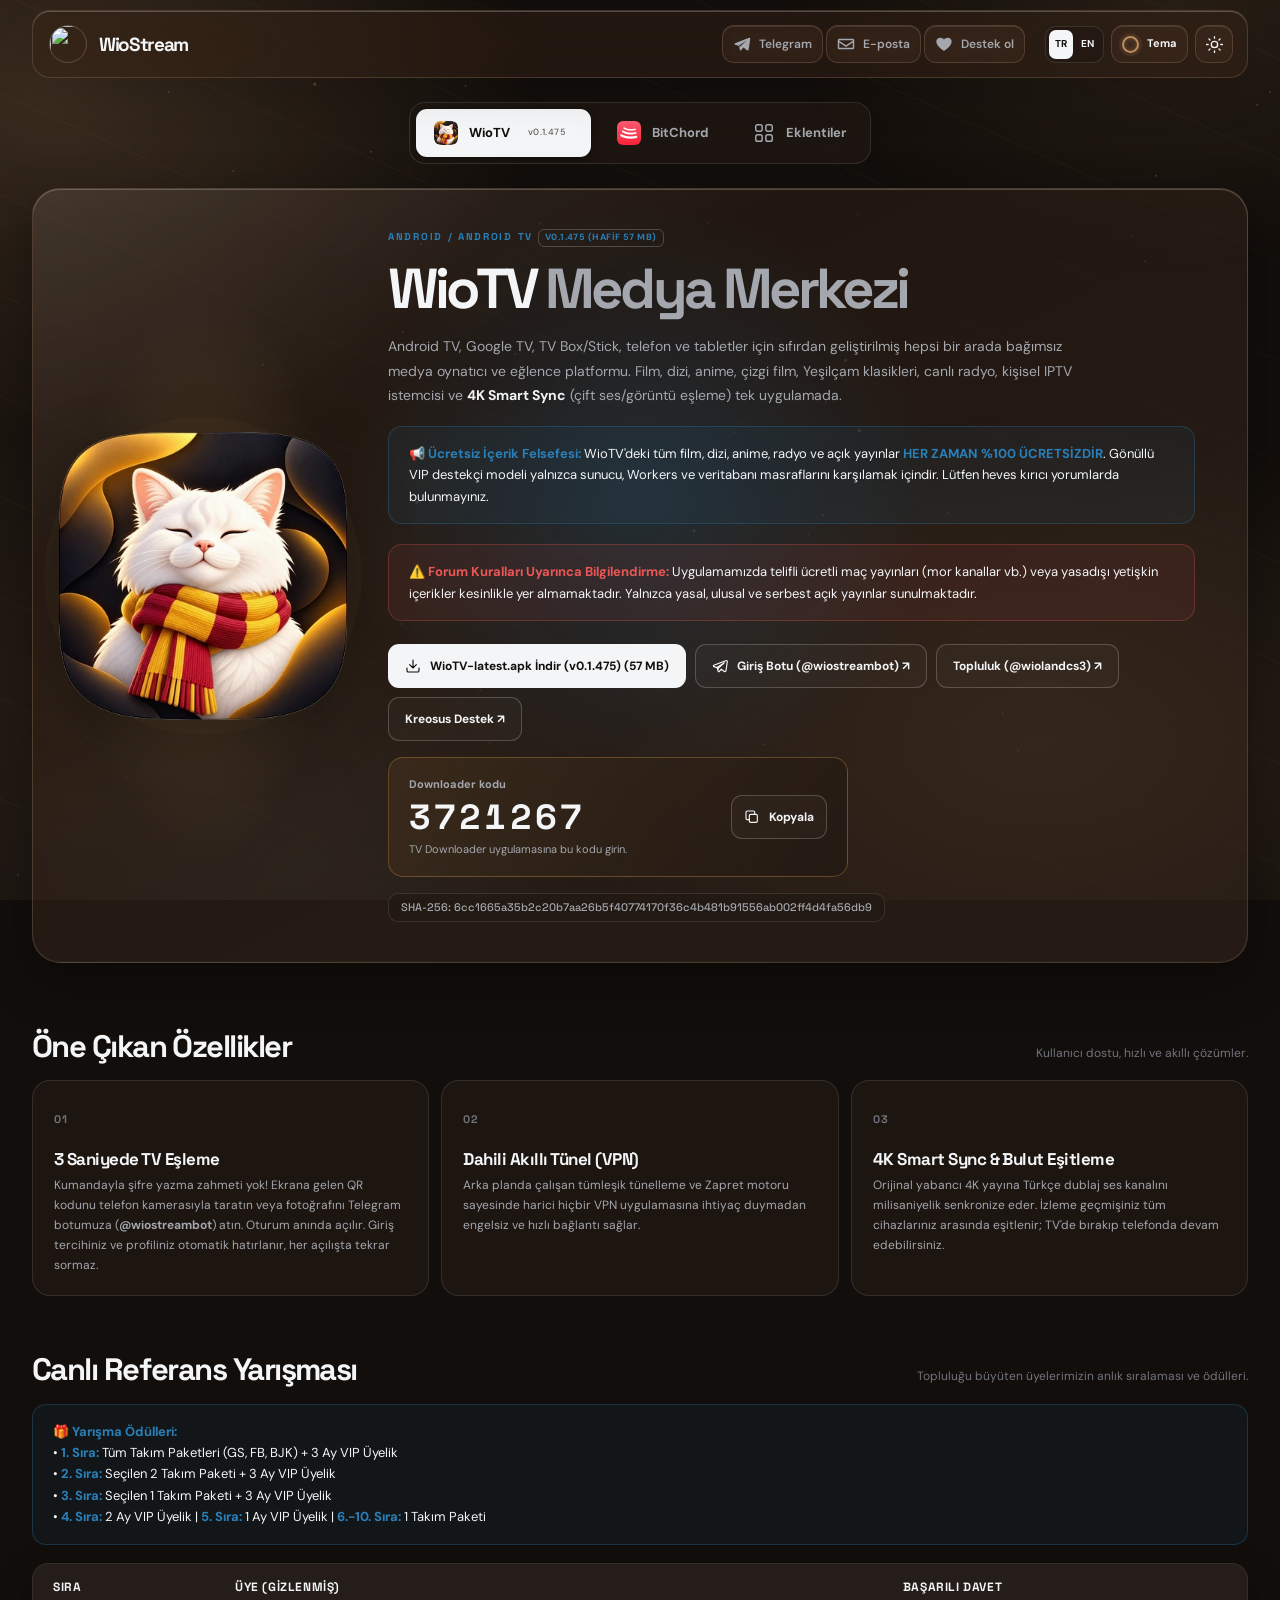
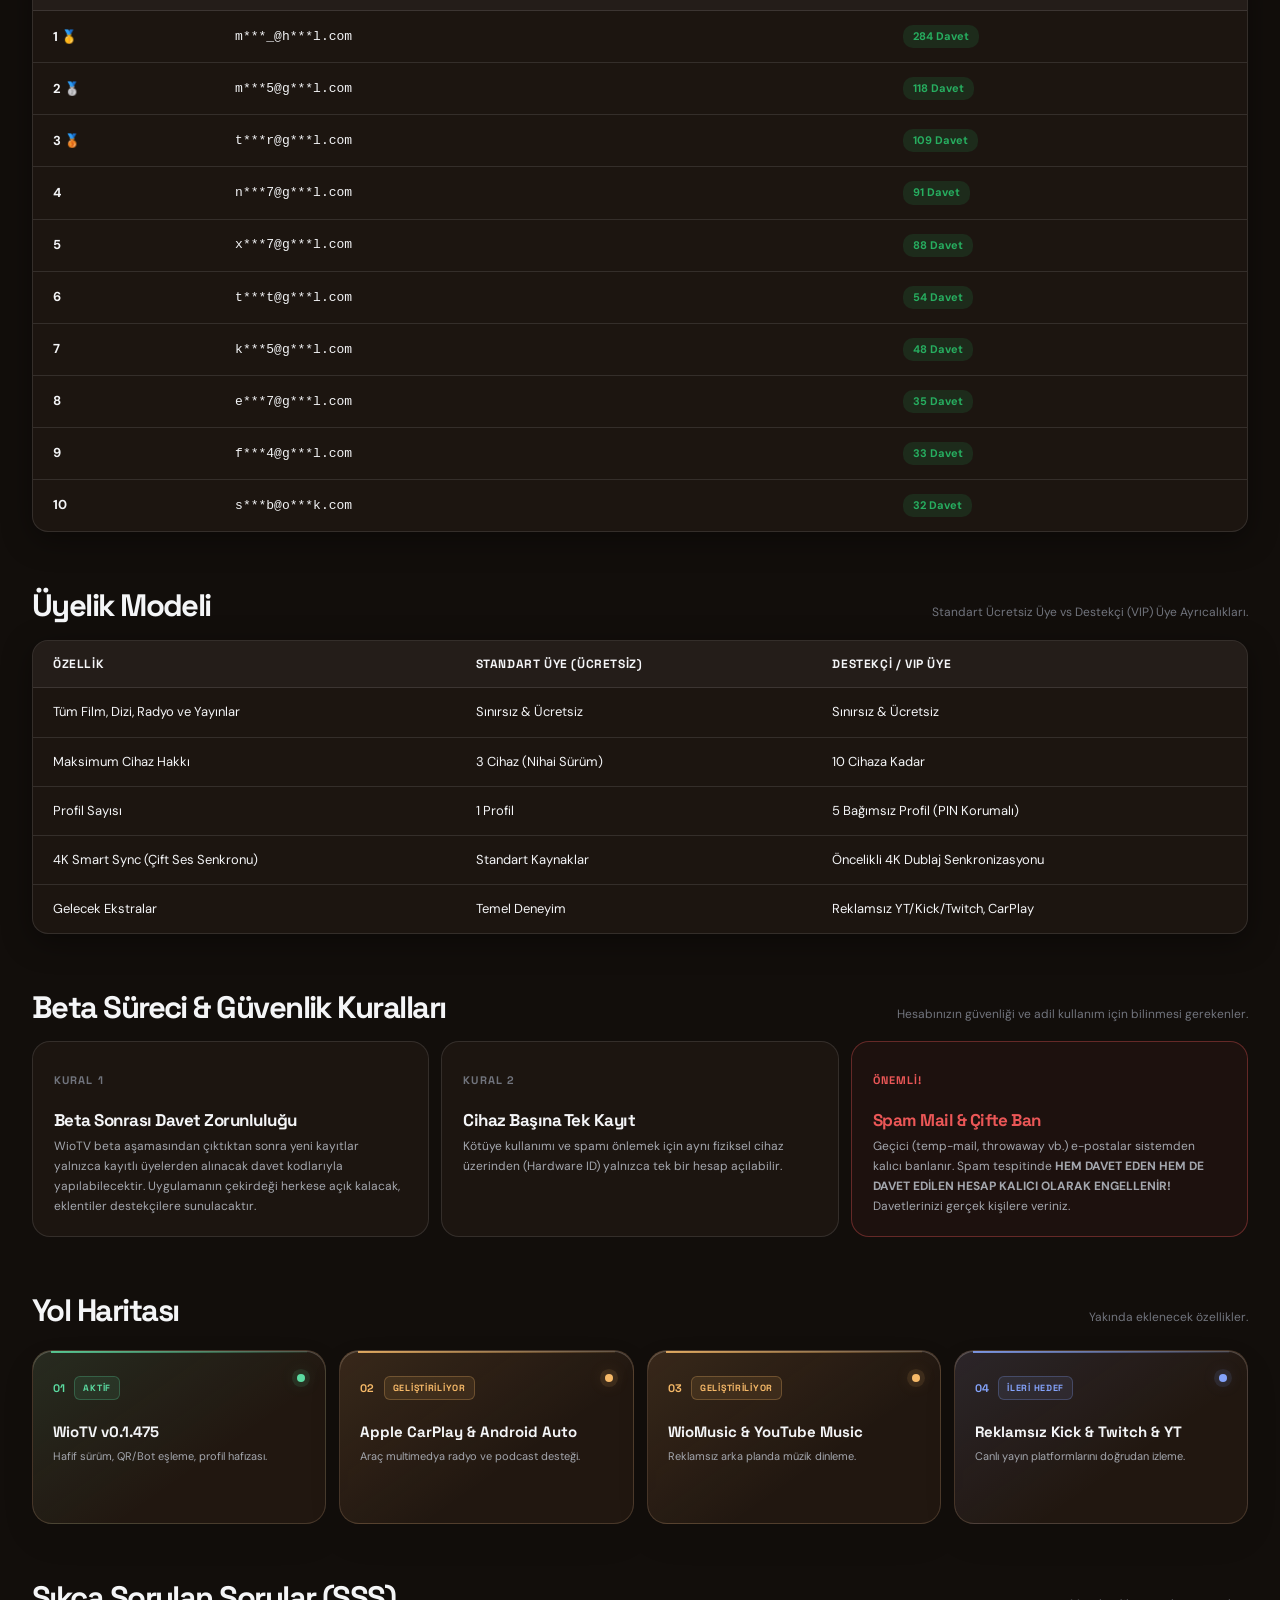
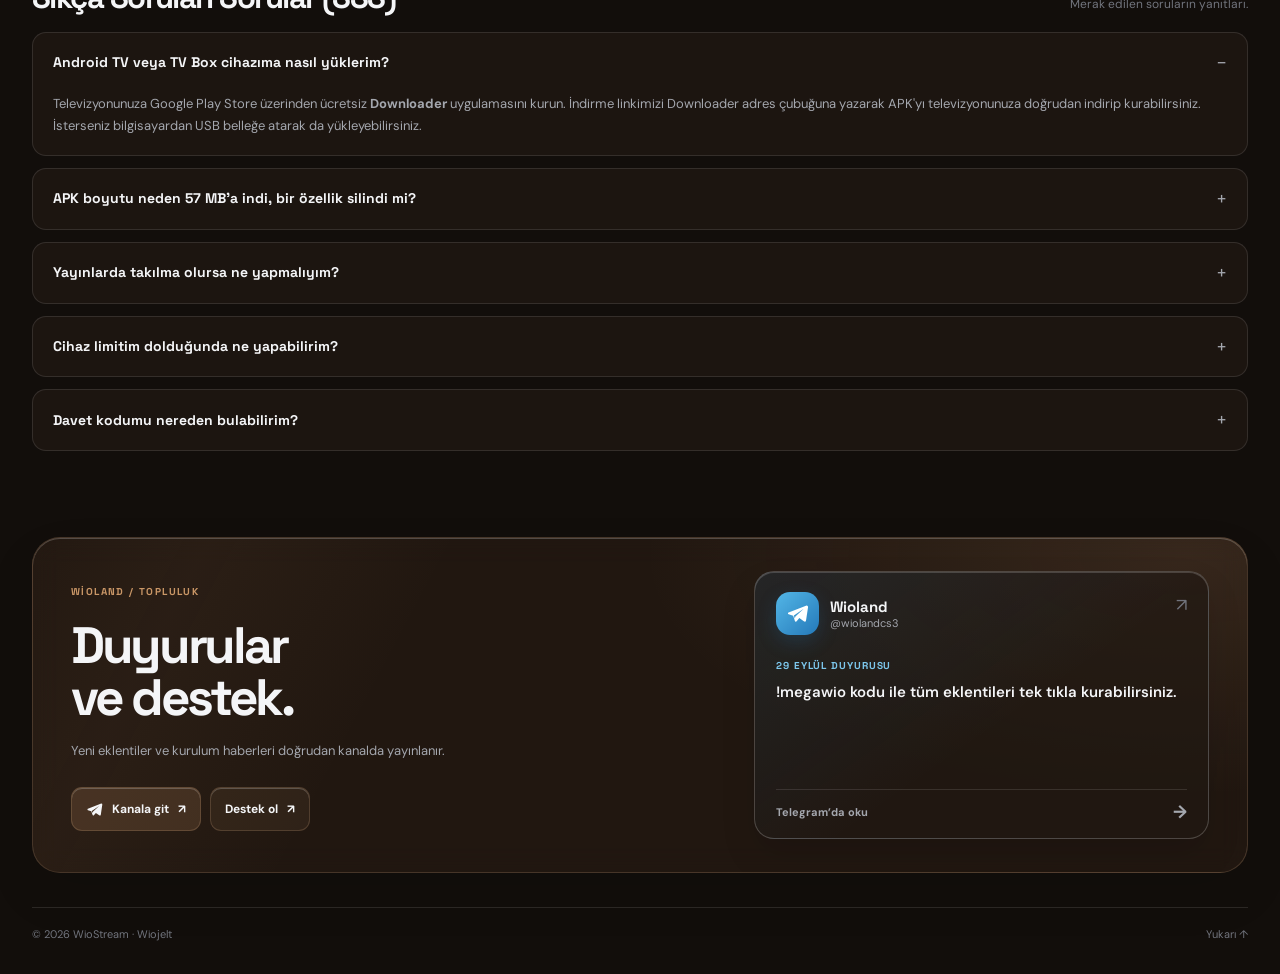
==== index.html @ 197d45a8 "feat(site): set official Addon server URL" ====
<!doctype html>
<html lang="tr" data-theme="dark" data-palette="mono">
<head>
  <meta charset="utf-8">
  <meta name="viewport" content="width=device-width,initial-scale=1">
  <meta name="theme-color" content="#07090c">
  <meta name="description" content="WioLand: CloudStream, BitChord, Nuvio ve WioTV için uygulamalar ve kurulum bağlantıları.">
  <title>WioStream · Wiojelt eklentileri</title>
  <link rel="icon" type="image/png" href="https://raw.githubusercontent.com/Wiojelt/WioLand/main/assets/logo-20261004.png?rev=2">
  <link rel="preconnect" href="https://fonts.googleapis.com">
  <link rel="preconnect" href="https://fonts.gstatic.com" crossorigin>
  <link href="https://fonts.googleapis.com/css2?family=DM+Sans:wght@400;500;600;700&family=Space+Grotesk:wght@400;500;600;700&display=swap" rel="stylesheet">
  <link rel="stylesheet" href="site.css?v=20261023-apk1">
  <script src="site-content.js?v=20261023-apk1" defer></script>
  <script src="site-i18n.js?v=20261023-apk1" defer></script>
  <script src="site.js?v=20261023-apk1" defer></script>
</head>
<body>
  <div class="ambient-scene" aria-hidden="true"></div><canvas id="field" aria-hidden="true"></canvas><div class="pointer-light" aria-hidden="true"></div>
  <header class="site-header">
    <div class="header-inner">
      <a class="brand" href="#top" aria-label="WioStream ana sayfa"><img src="https://github.com/Wiojelt.png?size=96" alt=""><span>WioStream</span></a>
      <nav class="header-links" aria-label="İletişim">
        <a href="https://t.me/wiolandcs3" data-edit-href="telegram" target="_blank" rel="noopener" title="Telegram"><svg viewBox="0 0 24 24" aria-hidden="true"><path d="M21.5 3.7 2.7 11a1 1 0 0 0 .1 1.9l4.7 1.5 1.8 5.5a1 1 0 0 0 1.8.2l2.8-3.3 4.7 3.4a1.5 1.5 0 0 0 2.3-.9L23 5.4a1.5 1.5 0 0 0-1.5-1.7Zm-3 3.4-8.7 8-.6 2-1-3.1 10.3-6.9Z"/></svg><span class="nav-label">Telegram</span></a>
        <a href="mailto:josephcyute@protonmail.com" data-edit-href="email" title="E-posta"><svg viewBox="0 0 24 24" aria-hidden="true"><path d="M3 5h18a2 2 0 0 1 2 2v10a2 2 0 0 1-2 2H3a2 2 0 0 1-2-2V7a2 2 0 0 1 2-2Zm0 2v.5l9 6 9-6V7H3Zm18 2.9-8.4 5.6a1 1 0 0 1-1.2 0L3 9.9V17h18V9.9Z"/></svg><span class="nav-label">E-posta</span></a>
        <a href="https://kreosus.com/wiojelt" data-edit-href="support" target="_blank" rel="noopener" title="Kreosus ile destek ol"><svg viewBox="0 0 24 24" aria-hidden="true"><path d="M12 21s-8.5-5.1-9.9-10.4C1 6.7 3.4 3.5 7 3.5c2.1 0 3.8 1 5 2.5 1.2-1.5 2.9-2.5 5-2.5 3.6 0 6 3.2 4.9 7.1C20.5 15.9 12 21 12 21Z"/></svg><span class="nav-label">Destek ol</span></a>
      </nav>
      <div class="theme-controls">
        <div class="language-switch" role="group" aria-label="Dil / Language"><button type="button" data-language="tr" aria-pressed="true" lang="tr">TR</button><button type="button" data-language="en" aria-pressed="false" lang="en">EN</button></div>
        <button class="palette-toggle" id="palette-toggle" type="button" aria-label="Renk temalarını aç" aria-expanded="false" aria-controls="palette-menu" title="Renk temaları"><span class="palette-mark" aria-hidden="true"></span><span class="palette-label">Tema</span></button>
        <button class="theme-toggle" id="theme-toggle" type="button" aria-label="Açık temaya geç" title="Açık / koyu görünüm"><svg class="sun" viewBox="0 0 24 24" aria-hidden="true"><circle cx="12" cy="12" r="4"/><path d="M12 2v2m0 16v2M4.9 4.9l1.4 1.4m11.4 11.4 1.4 1.4M2 12h2m16 0h2M4.9 19.1l1.4-1.4M17.7 6.3l1.4-1.4"/></svg><svg class="moon" viewBox="0 0 24 24" aria-hidden="true"><path d="M20.2 15.3A8.7 8.7 0 0 1 8.7 3.8 8.7 8.7 0 1 0 20.2 15.3Z"/></svg></button>
        <div class="palette-menu" id="palette-menu" hidden><span class="palette-heading">Görünüm</span><div class="palette-options">
          <button type="button" data-palette-choice="mono" aria-pressed="true"><i class="swatch swatch-mono"></i><span><strong>Gece</strong><small>Siyah / beyaz</small></span></button>
          <button type="button" data-palette-choice="iris" aria-pressed="false"><i class="swatch swatch-iris"></i><span><strong>Neon</strong><small>Mor / menekşe</small></span></button>
          <button type="button" data-palette-choice="coffee" aria-pressed="false"><i class="swatch swatch-coffee"></i><span><strong>Kahve</strong><small>Sıcak / toprak</small></span></button>
          <button type="button" data-palette-choice="tide" aria-pressed="false"><i class="swatch swatch-tide"></i><span><strong>Su</strong><small>Turkuaz / ferah</small></span></button>
          <button type="button" data-palette-choice="ember" aria-pressed="false"><i class="swatch swatch-ember"></i><span><strong>Kızıl</strong><small>Kırmızı / mercan</small></span></button>
          <button type="button" data-palette-choice="undertow" aria-pressed="false"><i class="swatch swatch-undertow"></i><span><strong>Derin</strong><small>Lacivert / mavi</small></span></button>
        </div></div>
      </div>
    </div>
  </header>

  <main id="top" class="shell">

    <div class="tab-bar" id="platforms" role="tablist" aria-label="Platform seçimi">
      <button class="tab" role="tab" id="tab-wiotv" aria-selected="true" aria-controls="panel-wiotv" type="button"><img src="assets/apps/wiotv.webp" alt="">WioTV <span class="beta-badge">v0.1.475</span></button>
      <button class="tab" role="tab" id="tab-bitchord" aria-selected="false" aria-controls="panel-bitchord" type="button"><img src="assets/apps/bitchord.webp" alt="">BitChord</button>
      <button class="tab" role="tab" id="tab-addons" aria-selected="false" aria-controls="panel-addons" type="button"><svg class="addons-icon" viewBox="0 0 24 24" aria-hidden="true"><rect x="3" y="3" width="7" height="7" rx="2"/><rect x="14" y="3" width="7" height="7" rx="2"/><rect x="3" y="14" width="7" height="7" rx="2"/><rect x="14" y="14" width="7" height="7" rx="2"/></svg>Eklentiler</button>
    </div>

    <section class="platform-panel" id="panel-addons" role="tabpanel" aria-labelledby="tab-addons" hidden>
      <div class="tab-bar addon-tabs" id="addon-platforms" role="tablist" aria-label="Eklenti platformu">
      <button class="tab" role="tab" id="tab-cloudstream" aria-selected="true" aria-controls="panel-cloudstream" type="button"><img src="https://raw.githubusercontent.com/recloudstream/cloudstream/master/app/src/prerelease/res/mipmap-xxxhdpi/ic_launcher.png" alt="">CloudStream <span>3</span></button>
      <button class="tab" role="tab" id="tab-nuvio" aria-selected="false" aria-controls="panel-nuvio" type="button"><img class="nuvio-icon" src="https://raw.githubusercontent.com/NuvioMedia/NuvioMobile/cmp-rewrite/composeApp/src/commonMain/composeResources/drawable/app_logo_wordmark_original.png" alt="Nuvio"><img src="https://raw.githubusercontent.com/Stremio/stremio-brand/master/logos/SVG/stremio-logo-icon-only-fullcolor.svg" alt="Stremio"><span>Nuvio / Stremio</span></button>
      </div>

    <section class="platform-panel" id="panel-cloudstream" role="tabpanel" aria-labelledby="tab-cloudstream">
      <div class="old-note"><span class="old-dot"></span><strong data-edit-text="announcementTitle">TurkSinema ve TurkSpor kapandı.</strong> <span data-edit-text="announcementBody">Eski depoları kaldırıp WioLand’i ekleyin.</span></div>
      <div class="land-card glow-card" style="--accent:255 189 83">
        <div class="land-art"><img src="https://raw.githubusercontent.com/Wiojelt/WioLand/main/assets/logo-20261004.png?rev=2" alt="Ortada Wiojelt’in kedi profil fotoğrafı, çevresinde Wio eklentileri ve PltStream simgesi"></div>
        <div class="land-content"><div class="eyebrow">TEK DEPO / TÜM WIO PAKETLERİ</div><h2>WioLand <span>+ MegaWio</span></h2><p><strong data-edit-text="megaWioCode">!megawio</strong> kodu WioLand deposunu ekler. Depodaki MegaWio eklentisini kurunca Sinema, Spor, Anime, Asya, Drama, Kids, Cinema ve LiveHub depoları eklenir; kullanacağın eklentileri seçersin. PltStream içerik eklentisi kapandı; yardımcı paketleri devam ediyor.</p><div class="actions"><button class="button primary" type="button" data-copy="!megawio" data-edit-copy="megaWioCode"><svg viewBox="0 0 24 24" aria-hidden="true"><rect x="8" y="8" width="12" height="12" rx="2"/><path d="M16 8V5a2 2 0 0 0-2-2H5a2 2 0 0 0-2 2v9a2 2 0 0 0 2 2h3"/></svg><span><span data-edit-text="megaWioCode">!megawio</span> kopyala</span></button><a class="button outline" href="https://github.com/recloudstream/cloudstream/releases" target="_blank" rel="noopener" data-edit-href="cloudstreamBeta">CloudStream Beta APK <span>↗</span></a></div><details class="repo-link"><summary>Doğrudan depo adresi</summary><div class="repo-url"><a href="https://raw.githubusercontent.com/Wiojelt/WioLand/builds/repo.json" data-edit-href="wioLandRepo" data-edit-text="wioLandRepo" target="_blank" rel="noopener">https://raw.githubusercontent.com/Wiojelt/WioLand/builds/repo.json</a><button type="button" data-copy="https://raw.githubusercontent.com/Wiojelt/WioLand/builds/repo.json" data-edit-copy="wioLandRepo" aria-label="WioLand depo adresini kopyala" title="Kopyala"><svg viewBox="0 0 24 24" aria-hidden="true"><rect x="8" y="8" width="12" height="12" rx="2"/><path d="M16 8V5a2 2 0 0 0-2-2H5a2 2 0 0 0-2 2v9a2 2 0 0 0 2 2h3"/></svg></button></div></details></div>
      </div>
      <div class="section-caption"><span>WioLand içindeki paketler</span><p>Karta tıkla; içerik, sağlayıcılar ve bağlantılar kartın içinde açılır.</p></div>
      <div class="card-grid">
        <article class="plugin-card glow-card" style="--accent:246 83 72" data-name="WioSinema" data-motion="pop" data-repo="https://raw.githubusercontent.com/Wiojelt/WioSinema/main/repo.json" data-category="Film ve dizi" data-description="Türkçe film ve dizi kataloğu; TMDB destekli arama ve kaynak seçimi." data-code="!wiosinema"><div class="card-art"><img src="https://raw.githubusercontent.com/Wiojelt/WioSinema/main/assets/logo-20261004.png?rev=2" alt="WioSinema popcorn logosu" loading="lazy"></div><div class="card-info"><span class="card-kicker">FİLM / DİZİ · AKTİF</span><h3>WioSinema</h3><p>Birleşik Türkçe film ve dizi keşfi.</p><button class="card-open" type="button">İçeriği gör <span>↗</span></button></div><template><p>TMDB üzerinden başlık ara. Eşleşen filmin veya dizinin altında uygun sağlayıcıları seç.</p><h4>Kaynaklardan bazıları</h4><div class="source-list"><span>FilmMakinesi</span><span>HDFilmCehennemi</span><span>FilmModu</span><span>FullHDFilm</span><span>JetFilmizle</span><span>Dizilla</span><span>DiziBox</span><span>DiziPal</span><span>DDizi</span><span>SezonlukDizi</span><span>BelgeselX</span><span>ClipBox</span><span>CineStream</span></div></template></article>
        <article class="plugin-card glow-card" style="--accent:255 167 58" data-name="WioSpor" data-motion="sport" data-repo="https://raw.githubusercontent.com/Wiojelt/WioSpor/main/repo.json" data-category="Canlı TV ve spor" data-description="Gruplanmış kanallar ve alternatif yayın kaynakları." data-code="!wiospor"><div class="card-art"><img src="https://raw.githubusercontent.com/Wiojelt/WioSpor/main/assets/logo-20261004.png?rev=2" alt="WioSpor futbol logosu" loading="lazy"></div><div class="card-info"><span class="card-kicker">SPOR / CANLI TV · AKTİF</span><h3>WioSpor</h3><p>Kanallar ve alternatif yayınlar bir arada.</p><button class="card-open" type="button">İçeriği gör <span>↗</span></button></div><template><p>Kanalı açınca bulunan kaynakları tek ekranda görüp kullanılabilir yayını seç.</p><h4>Depodaki spor kaynakları</h4><div class="source-list"><span>WioSpor</span><span>Kool TV</span><span>2dir2 Spor</span></div></template></article>
        <article class="plugin-card glow-card" style="--accent:167 123 250" data-name="WioAnime" data-motion="anime" data-repo="https://raw.githubusercontent.com/Wiojelt/WioAnime/builds/repo.json" data-category="Anime" data-description="Anime sağlayıcıları; birleşik katalog ve tekil kurulum seçenekleri."><div class="card-art"><img src="https://raw.githubusercontent.com/Wiojelt/WioAnime/main/assets/logo-20261004.png?rev=2" alt="WioAnime şeffaf film gözü logosu" loading="lazy"></div><div class="card-info"><span class="card-kicker">ANİME · AKTİF</span><h3>WioAnime</h3><p>Birleşik katalog veya tekil sağlayıcılar.</p><button class="card-open" type="button">İçeriği gör <span>↗</span></button></div><template><p>WioAnime kataloğunu veya depodaki sağlayıcıları ayrı ayrı kurabilirsin.</p><h4>Sağlayıcılar</h4><div class="source-list"><span>AnimeciX</span><span>Anizm</span><span>Anizium</span><span>AsyaAnimeleri</span><span>Deokwave</span><span>TRanimaci</span><span>TurkAnime</span></div></template></article>
        <article class="plugin-card glow-card" style="--accent:59 210 151" data-name="WioAsya" data-motion="fan" data-repo="https://raw.githubusercontent.com/Wiojelt/WioAsya/builds/repo.json" data-category="Asya dizileri" data-description="Asya dizileri için ayrı ayrı kurulan kaynaklar."><div class="card-art"><img src="https://raw.githubusercontent.com/Wiojelt/WioAsya/main/assets/logo-20261004.png?rev=2" alt="WioAsya yeşil yelpaze logosu" loading="lazy"></div><div class="card-info"><span class="card-kicker">ASYA DİZİLERİ · AKTİF</span><h3>WioAsya</h3><p>Seçilebilir Asya dizisi kaynakları.</p><button class="card-open" type="button">İçeriği gör <span>↗</span></button></div><template><p>Toplu katalog yerine kullanacağın kaynakları depodan ayrı kur.</p><h4>Sağlayıcılar</h4><div class="source-list"><span>DiziAsya</span><span>DiziKorea</span><span>AsyaLog</span><span>AsyaWatch</span><span>WebDramaTurkey</span></div></template></article>
        <article class="plugin-card glow-card" style="--accent:237 107 172" data-name="WioDrama" data-motion="drama" data-repo="https://raw.githubusercontent.com/Wiojelt/WioDrama/builds/repo.json" data-category="Kısa drama" data-description="DramaDizilerim ve NetShort için ayrı kurulum."><div class="card-art"><img src="https://raw.githubusercontent.com/Wiojelt/WioDrama/main/assets/logo-20261004.png?rev=2" alt="WioDrama pembe perde logosu" loading="lazy"></div><div class="card-info"><span class="card-kicker">KISA DRAMA · AKTİF</span><h3>WioDrama</h3><p>İki kısa drama kaynağı.</p><button class="card-open" type="button">İçeriği gör <span>↗</span></button></div><template><p>İki kaynak birbirinden bağımsız kurulur.</p><h4>Sağlayıcılar</h4><div class="source-list"><span>DramaDizilerim</span><span>NetShort</span></div></template></article>
        <article class="plugin-card glow-card" style="--accent:250 212 69" data-name="WioKids" data-motion="kids" data-repo="https://raw.githubusercontent.com/Wiojelt/WioKids/main/repo.json" data-category="Çocuk" data-description="Çizgi filmler ve çocuk kanalları için ayrı kaynaklar."><div class="card-art"><img src="https://raw.githubusercontent.com/Wiojelt/WioKids/main/assets/logo-20261004.png?rev=2" alt="WioKids sarı yıldız logosu" loading="lazy"></div><div class="card-info"><span class="card-kicker">ÇOCUK · AKTİF</span><h3>WioKids</h3><p>Çizgi filmler ve çocuk kanalları.</p><button class="card-open" type="button">İçeriği gör <span>↗</span></button></div><template><p>Her kaynak kendi kataloğuyla ayrı kurulur.</p><h4>Sağlayıcılar</h4><div class="source-list"><span>ÇizgiMax</span><span>ÇizgiVeDizi</span><span>Çizgi Portal</span><span>ÇizgiFilmİzle Info</span><span>İzleOyna</span><span>ÇizgiFilm TV</span><span>ÇizgiDizi.net</span><span>Çizgi Site</span><span>Minika Çocuk</span><span>Minika GO</span></div></template></article>
        <article class="plugin-card glow-card" style="--accent:62 200 232" data-name="WioCinema" data-motion="cinema" data-repo="https://raw.githubusercontent.com/Wiojelt/WioCinema/main/repo.json" data-category="Yabancı film ve dizi" data-description="Yabancı film ve dizi kaynakları."><div class="card-art"><img src="https://raw.githubusercontent.com/Wiojelt/WioCinema/main/assets/logo-20261004.png?rev=2" alt="WioCinema camgöbeği sinema logosu" loading="lazy"></div><div class="card-info"><span class="card-kicker">DÜNYA SİNEMASI · AKTİF</span><h3>WioCinema</h3><p>Yabancı film ve dizi sağlayıcıları.</p><button class="card-open" type="button">İçeriği gör <span>↗</span></button></div><template><p>Depodan istediğin yabancı film ve dizi kaynağını kur.</p><h4>Sağlayıcılar</h4><div class="source-list"><span>BingeBang</span><span>CineCat</span><span>CineSimkl</span><span>CineStream</span><span>ClipBox</span><span>FlixNetwork</span><span>Mapple</span><span>MovieBox</span><span>RareFilmm</span></div></template></article>
        <article class="plugin-card glow-card" style="--accent:94 142 255" data-name="LiveHub" data-motion="live" data-repo="https://raw.githubusercontent.com/sika200581/cloudstream-live-hub/main/repo.json" data-category="Canlı yayın" data-description="Twitch, Kick, YouTube Live ve Rumble yayınları."><div class="card-art live-art"><div class="live-mark"><span class="live-play">▶</span><span>LIVE<br>HUB</span></div></div><div class="card-info"><span class="card-kicker">CANLI YAYIN · AKTİF</span><h3>LiveHub</h3><p>Canlı yayın platformları tek yerde.</p><button class="card-open" type="button">İçeriği gör <span>↗</span></button></div><template><p>Canlı yayın platformlarını CloudStream içinden aç.</p><h4>Platformlar</h4><div class="source-list"><span>Twitch</span><span>Kick</span><span>YouTube Live</span><span>Rumble</span></div></template></article>
        <article class="plugin-card glow-card" style="--accent:159 100 240" data-name="PltStream" data-motion="sync" data-repo="https://raw.githubusercontent.com/pltmustafa/plt-stream/master/repo.json" data-code="plt-stream" data-category="CloudStream · yardımcı eklentiler" data-description="İçerik eklentisi kapandı; yardımcı paketler kullanılmaya devam ediyor."><div class="card-art"><img src="https://raw.githubusercontent.com/pltmustafa/plt-stream/master/icon.png" alt="PltStream resmi logosu" loading="lazy"></div><div class="card-info"><span class="card-kicker">YARDIMCI ARAÇLAR · AKTİF</span><h3>PltStream</h3><p>İçerik kaynağı kapandı; araçları sürüyor.</p><small class="card-author">Yapımcı: pltmustafa</small><button class="card-open" type="button">İçeriği gör <span>↗</span></button></div><template><p>PltStream film/dizi eklentisi kapatıldı. Aynı depodaki yardımcı eklentiler kullanılmaya devam ediyor.</p><h4>Depodaki yardımcı eklentiler</h4><ul class="feature-list"><li><strong>Cloud-Sync</strong><span>Yer imlerini, izleme geçmişini, ayarları ve eklentileri cihazlar arasında eşitler.</span></li><li><strong>plt-party</strong><span>Birlikte izlemeyi senkronize eder.</span></li><li><strong>plt-tv</strong><span>M3U/M3U8 listeleri ve canlı TV yayınları için oynatıcıdır.</span></li><li><strong>trakt-sync</strong><span>İzlenenleri işaretler, izleme listesini eşitler.</span></li></ul><p class="author-credit">Yapımcı: <a href="https://github.com/pltmustafa/plt-stream" target="_blank" rel="noopener">pltmustafa ↗</a></p></template></article>
      </div>
      <div class="install">
        <div class="section-caption"><span>CloudStream kurulumu</span><p>Kurulum için üç kısa adım.</p></div>
        <div class="step-grid">
          <article>
            <div class="step-top"><b>01</b><img class="step-app-icon" src="https://raw.githubusercontent.com/recloudstream/cloudstream/master/app/src/prerelease/res/mipmap-xxxhdpi/ic_launcher.png" alt="CloudStream Beta logosu"></div>
            <h3>Beta APK’yı kur</h3>
            <p><strong class="red-edition">Kırmızı logolu</strong> CloudStream Beta sürümünü resmi <a href="https://github.com/recloudstream/cloudstream/releases" data-edit-href="cloudstreamBeta" target="_blank" rel="noopener">sürüm sayfasından ↗</a> indir.</p>
          </article>
          <article>
            <div class="step-top"><b>02</b><span class="step-symbols" aria-hidden="true"><svg viewBox="0 0 24 24"><path d="M10 2h4l.7 2.3 2.1.9 2.1-1.1 2.8 2.8-1.1 2.1.9 2.1L24 12v4l-2.3.7-.9 2.1 1.1 2.1-2.8 2.8-2.1-1.1-2.1.9L14 24h-4l-.7-2.3-2.1-.9-2.1 1.1-2.8-2.8 1.1-2.1-.9-2.1L0 16v-4l2.3-.7.9-2.1L2.1 7.1l2.8-2.8L7 5.4l2.1-.9L10 2Z" transform="translate(2 0) scale(.83)"/><circle cx="12" cy="13" r="3.1"/></svg><svg viewBox="0 0 24 24"><path d="M8 3h4v5h5V3h4v7h-5v4h5v7h-5v-5h-4v5H8v-5H3v-4h5V8H3V3h5Z"/></svg></span></div>
            <h3>Depoyu ekle</h3>
            <p><span class="inline-route">Ayarlar <span>›</span> Eklentiler <span>›</span> Depo Ekle</span> alanına <button type="button" data-copy="!megawio" data-edit-copy="megaWioCode" data-edit-text="megaWioCode">!megawio</button> yaz.</p>
          </article>
          <article>
            <div class="step-top"><b>03</b><img class="mega-step-icon" src="https://raw.githubusercontent.com/Wiojelt/WioLand/main/assets/logo-20261004.png?rev=2" alt="MegaWio logosu"></div>
            <h3>Paketlerini seç</h3>
            <p>WioLand içindeki <strong>MegaWio</strong> eklentisini kur. Eklenen depolardan istediğin eklentileri yükle.</p>
          </article>
        </div>
      </div>
      <div class="status"><div class="section-caption"><span>Durum</span><p>Şu an kullanılanlar ve geliştirme aşamasındakiler.</p></div>
        <div class="status-line" aria-label="Eklenti durumu">
          <article class="status-archive"><div class="status-meta"><b>01</b><span>ARŞİV</span></div><strong data-edit-text="archiveSummary">TurkSinema · TurkSpor · PltStream içerik</strong><p data-edit-text="archiveNote">Bu içerik eklentileri kapandı.</p></article>
          <article class="status-active"><div class="status-meta"><b>02</b><span>AKTİF</span></div><strong data-edit-text="activeSummary">WioLand · Wio paketleri · Plt araçları</strong><p data-edit-text="activeNote">Güncel kurulum: !megawio</p></article>
          <article class="status-building"><div class="status-meta"><b>03</b><span>GELİŞTİRİLİYOR</span></div><strong data-edit-text="developingTitle">WiojeltSpor</strong><p data-edit-text="developingNote">VIP şifreleri eklentisi. Henüz bağlantı yok.</p></article>
          <article class="status-future"><div class="status-meta"><b>04</b><span>İLERİ HEDEF</span></div><strong data-edit-text="futureTitle">WioSpor APK + site</strong><p data-edit-text="futureNote">Bağımsız uygulama ve web sitesi.</p></article>
        </div>
      </div>
    </section>

    <section class="platform-panel" id="panel-nuvio" role="tabpanel" aria-labelledby="tab-nuvio" hidden>
      <div class="nuvio-hero glow-card" style="--accent:154 116 255"><div><div class="eyebrow">NUVIO / STREMIO</div><h2>Manifesti seç.<br><span>Uygulamaya ekle.</span></h2><p>Wiojelt’in Nuvio eklentileri. Mobil veya TV uygulamasını indir; istediğin manifest adresini karttan kopyala. Stremio indirme bağlantısı ayrıca burada.</p><div class="actions"><a class="button primary" href="https://github.com/NuvioMedia/NuvioMobile/releases" target="_blank" rel="noopener"><img class="button-icon nuvio-icon" src="https://raw.githubusercontent.com/NuvioMedia/NuvioMobile/cmp-rewrite/composeApp/src/commonMain/composeResources/drawable/app_logo_wordmark_original.png" alt="">Nuvio Mobil <span>↗</span></a><a class="button outline" href="https://github.com/NuvioMedia/NuvioTV/releases" target="_blank" rel="noopener"><img class="button-icon nuvio-icon" src="https://raw.githubusercontent.com/NuvioMedia/NuvioMobile/cmp-rewrite/composeApp/src/commonMain/composeResources/drawable/app_logo_wordmark_original.png" alt="">Nuvio TV <span>↗</span></a><a class="button outline" href="https://www.stremio.com/downloads" target="_blank" rel="noopener"><img class="button-icon" src="https://raw.githubusercontent.com/Stremio/stremio-brand/master/logos/SVG/stremio-logo-icon-only-fullcolor.svg" alt="">Stremio <span>↗</span></a></div></div><div class="nuvio-symbol" aria-hidden="true"><img class="nuvio-icon" src="https://raw.githubusercontent.com/NuvioMedia/NuvioMobile/cmp-rewrite/composeApp/src/commonMain/composeResources/drawable/app_logo_wordmark_original.png" alt=""><img src="https://raw.githubusercontent.com/Stremio/stremio-brand/master/logos/SVG/stremio-logo-icon-only-fullcolor.svg" alt=""></div></div>
      <div class="section-caption"><span>Nuvio manifestleri</span><p>Her kartın içinde kapsadığı kaynaklar var.</p></div>
      <div class="card-grid nuvio-grid">
        <article class="plugin-card glow-card" style="--accent:246 83 72" data-name="WioSinema" data-motion="pop" data-category="Nuvio · Film ve dizi" data-description="Türkçe film ve dizi manifesti." data-code="https://raw.githubusercontent.com/Wiojelt/Nuvio-Addons/main/manifest.json"><div class="card-art"><img src="https://raw.githubusercontent.com/Wiojelt/WioSinema/main/assets/logo-20261004.png?rev=2" alt="WioSinema popcorn logosu" loading="lazy"></div><div class="card-info"><span class="card-kicker">FİLM / DİZİ · MANİFEST</span><h3>WioSinema</h3><p>Türkçe film ve dizi kaynakları.</p><button class="card-open" type="button">Kaynakları gör <span>↗</span></button></div><template><p>Karttaki manifest bağlantısını Nuvio uygulamasının Eklentiler / Plugins bölümüne ekle.</p><h4>Manifestteki sağlayıcılar</h4><div class="source-list"><span>ClipBox</span><span>Vidup</span><span>Hexa</span><span>VidFastPro</span><span>Vidcore</span><span>Xpass</span></div></template></article>
        <article class="plugin-card glow-card" style="--accent:62 200 232" data-name="WioCinema" data-motion="cinema" data-category="Nuvio · Dünya sineması" data-description="Yabancı film ve dizi manifesti." data-code="https://raw.githubusercontent.com/Wiojelt/Nuvio-Addons/main/wiocinema/manifest.json"><div class="card-art"><img src="https://raw.githubusercontent.com/Wiojelt/WioCinema/main/assets/logo-20261004.png?rev=2" alt="WioCinema camgöbeği sinema logosu" loading="lazy"></div><div class="card-info"><span class="card-kicker">DÜNYA SİNEMASI · MANİFEST</span><h3>WioCinema</h3><p>Yabancı film ve dizi kaynakları.</p><button class="card-open" type="button">Kaynakları gör <span>↗</span></button></div><template><p>Karttaki manifest bağlantısını Nuvio uygulamasının Eklentiler / Plugins bölümüne ekle.</p><h4>Öne çıkan kaynaklar</h4><div class="source-list"><span>CineStream</span><span>Mapple</span><span>BingeBang</span><span>CineCat</span><span>FlixNetwork</span><span>Watch2Movies</span></div></template></article>
        <article class="plugin-card glow-card" style="--accent:255 167 58" data-name="WioSpor" data-motion="sport" data-category="Nuvio · Canlı spor" data-description="Canlı spor ve kanal manifesti." data-code="https://raw.githubusercontent.com/Wiojelt/Nuvio-Addons/live/wiospor/manifest.json"><div class="card-art"><img src="https://raw.githubusercontent.com/Wiojelt/WioSpor/main/assets/logo-20261004.png?rev=2" alt="WioSpor futbol logosu" loading="lazy"></div><div class="card-info"><span class="card-kicker">CANLI / SPOR · MANİFEST</span><h3>WioSpor</h3><p>Canlı spor ve kanal grupları.</p><button class="card-open" type="button">Kaynakları gör <span>↗</span></button></div><template><p>Karttaki manifest bağlantısını Nuvio uygulamasının Eklentiler / Plugins bölümüne ekle.</p><h4>Canlı kataloglar</h4><div class="source-list"><span>WioSpor Canlı</span><span>Birdirbir IPTV</span></div></template></article>
      </div>
      <div class="install"><div class="section-caption"><span>Nuvio kurulumu</span><p>Her manifest ayrı eklenir.</p></div><div class="step-grid"><article><b>01</b><h3>Uygulamayı kur</h3><p>Yukarıdaki Nuvio Mobil veya Nuvio TV bağlantısından uygulamanı indir.</p></article><article><b>02</b><h3>Manifesti kopyala</h3><p>İstediğin kartı aç; manifest adresinin sonundaki simgeye bas.</p></article><article><b>03</b><h3>Eklentiyi ekle</h3><p>Nuvio’da Eklentiler / Plugins bölümünü aç. Eklenti ekle alanına manifest adresini yapıştırıp kur.</p></article></div></div>
    </section>

    </section>

    <section class="platform-panel" id="panel-bitchord" role="tabpanel" aria-labelledby="tab-bitchord" hidden>
      <div class="land-card glow-card" style="--accent:255 76 113">
        <div class="land-art bitchord-art"><div class="record-disc" aria-hidden="true"></div><img src="assets/apps/bitchord.webp" alt="BitChord" width="192" height="192"></div>
        <div class="land-content">
          <div class="eyebrow">BİTCHORD / DİAL / MÜZİK</div>
          <h2>⚡ Wiochord Lossless ⚡</h2>
          <p>Lossless ve Hi-Res müzik kaynaklarını tek bağlantıyla BitChord ve Dial’a ekle. Kulaklık şartı yok; ses kalitesi ve erişim seçilen sağlayıcıya bağlı.</p>
          <div class="actions">
            <button class="button primary" type="button" data-copy="https://wiochord-lossless.hdf-worker.workers.dev" data-edit-copy="bitchordManifest"><svg viewBox="0 0 24 24" aria-hidden="true"><rect x="8" y="8" width="12" height="12" rx="2"/><path d="M16 8V5a2 2 0 0 0-2-2H5a2 2 0 0 0-2 2v9a2 2 0 0 0 2 2h3"/></svg>Eklenti Linkini Kopyala</button>
            <a class="button outline" href="https://github.com/kushagrasinghx/BitChord/releases" data-edit-href="bitchordReleases" target="_blank" rel="noopener">BitChord indir <span>↗</span></a>
          </div>
          <details class="repo-link"><summary>Eklenti adresi (Örnek eklentilerle aynı format)</summary><div class="repo-url"><a href="https://wiochord-lossless.hdf-worker.workers.dev" data-edit-href="bitchordManifest" data-edit-text="bitchordManifest" target="_blank" rel="noopener">https://wiochord-lossless.hdf-worker.workers.dev</a><button type="button" data-copy="https://wiochord-lossless.hdf-worker.workers.dev" data-edit-copy="bitchordManifest" aria-label="BitChord eklenti adresini kopyala" title="Kopyala"><svg viewBox="0 0 24 24" aria-hidden="true"><rect x="8" y="8" width="12" height="12" rx="2"/><path d="M16 8V5a2 2 0 0 0-2-2H5a2 2 0 0 0-2 2v9a2 2 0 0 0 2 2h3"/></svg></button></div></details>
          <div class="bitchord-links"><a href="https://github.com/Wiojelt/WioLand/tree/main/bitchord" data-edit-href="wiolandMusic" target="_blank" rel="noopener">Wioland kaynak kodu ↗</a><a href="https://github.com/kushagrasinghx/BitChord" data-edit-href="bitchordRepo" target="_blank" rel="noopener">BitChord deposu ↗</a><a href="https://github.com/steeben/Dial" target="_blank" rel="noopener">Dial (Fork) ↗</a></div>
        </div>
      </div>
      <div class="section-caption"><span>Müzik kaynakları (Hız Sıralı)</span><p>En hızlıdan yavaşa: Juanjob (635ms) · Dial Monochrome (904ms) · Confih (1.1s) · Qobuz (1.6s)</p></div>
      <div class="source-list bitchord-sources"><span>⚡ Wiochord Lossless ⚡</span><span>⚡ juanjob Hi-Res</span><span>⚡ Dial Monochrome FLAC</span><span>🚀 Confih Hi-Res</span><span>🚀 Qobuz Addon</span><span>🔄 Lossless Bridge</span><span>Eljohnzc Monochrome</span><span>Monochrome FLAC (Topluluk)</span><span>QQDL / Lucida</span><span>gglos</span><span>LastBabe</span><span>Tido</span><span>Internet Archive</span></div>
      <article class="extra-addon">
        <div><h3>Eljohnzc Addon</h3><p>BitChord’a ayrı ekle · Yalnızca dinleme</p></div>
        <div class="actions"><button class="button outline" type="button" data-copy="https://eljohnzcaddon.velixir.run/c57e7b0ef2031b2f1fcd/manifest.json" aria-label="Eljohnzc manifest adresini kopyala">Manifesti kopyala</button><a class="extra-addon-link" href="https://eljohnzcaddon.velixir.run/c57e7b0ef2031b2f1fcd/manifest.json" target="_blank" rel="noopener">Manifest ↗</a></div>
      </article>
      <div class="install">
        <div class="section-caption"><span>BitChord kurulumu</span><p>Eski Wioland kaynağın varsa önce kaldır.</p></div>
        <div class="step-grid">
          <article><b>01</b><h3>BitChord’u kur</h3><p>Uygulamayı resmi <a href="https://github.com/kushagrasinghx/BitChord/releases" data-edit-href="bitchordReleases" target="_blank" rel="noopener">sürüm sayfasından ↗</a> indir.</p></article>
          <article><b>02</b><h3>Manifesti kopyala</h3><p>Yukarıdaki <strong>Manifesti kopyala</strong> düğmesine bas.</p></article>
          <article><b>03</b><h3>Kaynağı ekle</h3><p>BitChord’da <strong>Ayarlar → Kaynaklar → Eklenti ekle</strong> bölümüne bağlantıyı yapıştırıp kaydet.</p></article>
        </div>
      </div>
    </section>

    <section class="platform-panel" id="panel-wiotv" role="tabpanel" aria-labelledby="tab-wiotv">
      <div class="land-card glow-card wiotv-hero" style="--accent:41 128 185">
        <div class="land-art wiotv-art">
          <img src="assets/apps/wiotv.webp" alt="WioTV" width="315" height="315">
        </div>
        <div class="land-content">
          <div class="eyebrow" style="color:#2980b9">ANDROID / ANDROID TV <span class="beta-badge">v0.1.475 (HAFİF 57 MB)</span></div>
          <h2>WioTV <span>Medya Merkezi</span></h2>
          <p>Android TV, Google TV, TV Box/Stick, telefon ve tabletler için sıfırdan geliştirilmiş hepsi bir arada bağımsız medya oynatıcı ve eğlence platformu. Film, dizi, anime, çizgi film, Yeşilçam klasikleri, canlı radyo, kişisel IPTV istemcisi ve <strong>4K Smart Sync</strong> (çift ses/görüntü eşleme) tek uygulamada.</p>

          <div class="wiotv-info-box">
            <strong>📢 Ücretsiz İçerik Felsefesi:</strong> WioTV'deki tüm film, dizi, anime, radyo ve açık yayınlar <strong>HER ZAMAN %100 ÜCRETSİZDİR</strong>. Gönüllü VIP destekçi modeli yalnızca sunucu, Workers ve veritabanı masraflarını karşılamak içindir. Lütfen heves kırıcı yorumlarda bulunmayınız.
          </div>

          <div class="wiotv-alert-box">
            <strong>⚠️ Forum Kuralları Uyarınca Bilgilendirme:</strong> Uygulamamızda telifli ücretli maç yayınları (mor kanallar vb.) veya yasadışı yetişkin içerikler kesinlikle yer almamaktadır. Yalnızca yasal, ulusal ve serbest açık yayınlar sunulmaktadır.
          </div>

          <div class="actions">
            <a class="button primary" href="https://github.com/Wiojelt/Wio-Releases/releases/download/candidate-475/WioTV-latest.apk" target="_blank" rel="noopener">
              <svg viewBox="0 0 24 24" aria-hidden="true"><path d="M21 15v4a2 2 0 0 1-2 2H5a2 2 0 0 1-2-2v-4M7 10l5 5 5-5M12 15V3"/></svg>
              <span>WioTV-latest.apk İndir (v0.1.475) (57 MB)</span>
            </a>
            <a class="button outline" href="https://t.me/wiostreambot" target="_blank" rel="noopener">
              <svg viewBox="0 0 24 24" aria-hidden="true"><path d="M21.5 3.7 2.7 11a1 1 0 0 0 .1 1.9l4.7 1.5 1.8 5.5a1 1 0 0 0 1.8.2l2.8-3.3 4.7 3.4a1.5 1.5 0 0 0 2.3-.9L23 5.4a1.5 1.5 0 0 0-1.5-1.7Zm-3 3.4-8.7 8-.6 2-1-3.1 10.3-6.9Z"/></svg>
              <span>Giriş Botu (@wiostreambot) ↗</span>
            </a>
            <a class="button outline" href="https://t.me/wiolandcs3" target="_blank" rel="noopener">
              <span>Topluluk (@wiolandcs3) ↗</span>
            </a>
            <a class="button outline" href="https://kreosus.com/wiojelt" target="_blank" rel="noopener">
              <span>Kreosus Destek ↗</span>
            </a>
          </div>

          <div class="downloader-code" style="margin-top:16px">
            <div><span class="downloader-label">Downloader kodu</span><code>3721267</code><small>TV Downloader uygulamasına bu kodu girin.</small></div>
            <button class="button outline" type="button" data-copy="3721267" aria-label="Downloader kodunu kopyala"><svg viewBox="0 0 24 24" aria-hidden="true"><rect x="8" y="8" width="12" height="12" rx="2"/><path d="M16 8V5a2 2 0 0 0-2-2H5a2 2 0 0 0-2 2v9a2 2 0 0 0 2 2h3"/></svg><span>Kopyala</span></button>
          </div>

          <div class="wiotv-meta-badge">
            <span>SHA-256: 6cc1665a35b2c20b7aa26b5f40774170f36c4b481b91556ab002ff4d4fa56db9</span>
          </div>
        </div>
      </div>

      <!-- Quick Feature Steps -->
      <div class="install">
        <div class="section-caption"><span>Öne Çıkan Özellikler</span><p>Kullanıcı dostu, hızlı ve akıllı çözümler.</p></div>
        <div class="step-grid">
          <article>
            <div class="step-top"><b>01</b></div>
            <h3>3 Saniyede TV Eşleme</h3>
            <p>Kumandayla şifre yazma zahmeti yok! Ekrana gelen QR kodunu telefon kamerasıyla taratın veya fotoğrafını Telegram botumuza (<strong>@wiostreambot</strong>) atın. Oturum anında açılır. Giriş tercihiniz ve profiliniz otomatik hatırlanır, her açılışta tekrar sormaz.</p>
          </article>
          <article>
            <div class="step-top"><b>02</b></div>
            <h3>Dahili Akıllı Tünel (VPN)</h3>
            <p>Arka planda çalışan tümleşik tünelleme ve Zapret motoru sayesinde harici hiçbir VPN uygulamasına ihtiyaç duymadan engelsiz ve hızlı bağlantı sağlar.</p>
          </article>
          <article>
            <div class="step-top"><b>03</b></div>
            <h3>4K Smart Sync & Bulut Eşitleme</h3>
            <p>Orijinal yabancı 4K yayına Türkçe dublaj ses kanalını milisaniyelik senkronize eder. İzleme geçmişiniz tüm cihazlarınız arasında eşitlenir; TV'de bırakıp telefonda devam edebilirsiniz.</p>
          </article>
        </div>
      </div>

      <!-- Live Leaderboard Section -->
      <div class="status" style="margin-top:50px">
        <div class="section-caption"><span>Canlı Referans Yarışması</span><p>Topluluğu büyüten üyelerimizin anlık sıralaması ve ödülleri.</p></div>
        
        <div class="wiotv-info-box" style="margin-top:10px">
          <strong>🎁 Yarışma Ödülleri:</strong><br>
          • <strong>1. Sıra:</strong> Tüm Takım Paketleri (GS, FB, BJK) + 3 Ay VIP Üyelik<br>
          • <strong>2. Sıra:</strong> Seçilen 2 Takım Paketi + 3 Ay VIP Üyelik<br>
          • <strong>3. Sıra:</strong> Seçilen 1 Takım Paketi + 3 Ay VIP Üyelik<br>
          • <strong>4. Sıra:</strong> 2 Ay VIP Üyelik | <strong>5. Sıra:</strong> 1 Ay VIP Üyelik | <strong>6.-10. Sıra:</strong> 1 Takım Paketi
        </div>

        <div class="table-wrap">
          <table class="data-table">
            <thead>
              <tr>
                <th style="width:15%">Sıra</th>
                <th style="width:55%">Üye (Gizlenmiş)</th>
                <th style="width:30%">Başarılı Davet</th>
              </tr>
            </thead>
            <tbody id="leaderboard-body">
              <tr><td><strong>1 🥇</strong></td><td><code>m***_@h***l.com</code></td><td><span class="count-pill">284 Davet</span></td></tr>
              <tr><td><strong>2 🥈</strong></td><td><code>m***5@g***l.com</code></td><td><span class="count-pill">118 Davet</span></td></tr>
              <tr><td><strong>3 🥉</strong></td><td><code>t***r@g***l.com</code></td><td><span class="count-pill">109 Davet</span></td></tr>
              <tr><td><strong>4</strong></td><td><code>n***7@g***l.com</code></td><td><span class="count-pill">91 Davet</span></td></tr>
              <tr><td><strong>5</strong></td><td><code>x***7@g***l.com</code></td><td><span class="count-pill">88 Davet</span></td></tr>
              <tr><td><strong>6</strong></td><td><code>t***t@g***l.com</code></td><td><span class="count-pill">54 Davet</span></td></tr>
              <tr><td><strong>7</strong></td><td><code>k***5@g***l.com</code></td><td><span class="count-pill">48 Davet</span></td></tr>
              <tr><td><strong>8</strong></td><td><code>e***7@g***l.com</code></td><td><span class="count-pill">35 Davet</span></td></tr>
              <tr><td><strong>9</strong></td><td><code>f***4@g***l.com</code></td><td><span class="count-pill">33 Davet</span></td></tr>
              <tr><td><strong>10</strong></td><td><code>s***b@o***k.com</code></td><td><span class="count-pill">32 Davet</span></td></tr>
            </tbody>
          </table>
        </div>
      </div>

      <!-- VIP vs Free Comparison -->
      <div class="status" style="margin-top:50px">
        <div class="section-caption"><span>Üyelik Modeli</span><p>Standart Ücretsiz Üye vs Destekçi (VIP) Üye Ayrıcalıkları.</p></div>
        <div class="table-wrap">
          <table class="data-table">
            <thead>
              <tr>
                <th>Özellik</th>
                <th>Standart Üye (Ücretsiz)</th>
                <th>Destekçi / VIP Üye</th>
              </tr>
            </thead>
            <tbody>
              <tr><td>Tüm Film, Dizi, Radyo ve Yayınlar</td><td>Sınırsız &amp; Ücretsiz</td><td>Sınırsız &amp; Ücretsiz</td></tr>
              <tr><td>Maksimum Cihaz Hakkı</td><td>3 Cihaz (Nihai Sürüm)</td><td>10 Cihaza Kadar</td></tr>
              <tr><td>Profil Sayısı</td><td>1 Profil</td><td>5 Bağımsız Profil (PIN Korumalı)</td></tr>
              <tr><td>4K Smart Sync (Çift Ses Senkronu)</td><td>Standart Kaynaklar</td><td>Öncelikli 4K Dublaj Senkronizasyonu</td></tr>
              <tr><td>Gelecek Ekstralar</td><td>Temel Deneyim</td><td>Reklamsız YT/Kick/Twitch, CarPlay</td></tr>
            </tbody>
          </table>
        </div>
      </div>

      <!-- Rules and Warnings -->
      <div class="status" style="margin-top:50px">
        <div class="section-caption"><span>Beta Süreci &amp; Güvenlik Kuralları</span><p>Hesabınızın güvenliği ve adil kullanım için bilinmesi gerekenler.</p></div>
        <div class="step-grid">
          <article>
            <div class="step-top"><b>KURAL 1</b></div>
            <h3>Beta Sonrası Davet Zorunluluğu</h3>
            <p>WioTV beta aşamasından çıktıktan sonra yeni kayıtlar yalnızca kayıtlı üyelerden alınacak davet kodlarıyla yapılabilecektir. Uygulamanın çekirdeği herkese açık kalacak, eklentiler destekçilere sunulacaktır.</p>
          </article>
          <article>
            <div class="step-top"><b>KURAL 2</b></div>
            <h3>Cihaz Başına Tek Kayıt</h3>
            <p>Kötüye kullanımı ve spamı önlemek için aynı fiziksel cihaz üzerinden (Hardware ID) yalnızca tek bir hesap açılabilir.</p>
          </article>
          <article style="border-color:rgba(235,87,87,0.35);background:rgba(235,87,87,0.05)">
            <div class="step-top"><b style="color:#eb5757">ÖNEMLİ!</b></div>
            <h3 style="color:#eb5757">Spam Mail &amp; Çifte Ban</h3>
            <p>Geçici (temp-mail, throwaway vb.) e-postalar sistemden kalıcı banlanır. Spam tespitinde <strong>HEM DAVET EDEN HEM DE DAVET EDİLEN HESAP KALICI OLARAK ENGELLENİR!</strong> Davetlerinizi gerçek kişilere veriniz.</p>
          </article>
        </div>
      </div>

      <!-- Roadmap -->
      <div class="status" style="margin-top:50px">
        <div class="section-caption"><span>Yol Haritası</span><p>Yakında eklenecek özellikler.</p></div>
        <div class="status-line">
          <article class="status-active"><div class="status-meta"><b>01</b><span>AKTİF</span></div><strong>WioTV v0.1.475</strong><p>Hafif sürüm, QR/Bot eşleme, profil hafızası.</p></article>
          <article class="status-building"><div class="status-meta"><b>02</b><span>GELİŞTİRİLİYOR</span></div><strong>Apple CarPlay &amp; Android Auto</strong><p>Araç multimedya radyo ve podcast desteği.</p></article>
          <article class="status-building"><div class="status-meta"><b>03</b><span>GELİŞTİRİLİYOR</span></div><strong>WioMusic &amp; YouTube Music</strong><p>Reklamsız arka planda müzik dinleme.</p></article>
          <article class="status-future"><div class="status-meta"><b>04</b><span>İLERİ HEDEF</span></div><strong>Reklamsız Kick &amp; Twitch &amp; YT</strong><p>Canlı yayın platformlarını doğrudan izleme.</p></article>
        </div>
      </div>

      <!-- FAQ Section -->
      <div class="status" style="margin-top:50px">
        <div class="section-caption"><span>Sıkça Sorulan Sorular (SSS)</span><p>Merak edilen soruların yanıtları.</p></div>
        <div class="faq-list">
          <details class="faq-item" open>
            <summary>Android TV veya TV Box cihazıma nasıl yüklerim?</summary>
            <div class="faq-content">Televizyonunuza Google Play Store üzerinden ücretsiz <strong>Downloader</strong> uygulamasını kurun. İndirme linkimizi Downloader adres çubuğuna yazarak APK'yı televizyonunuza doğrudan indirip kurabilirsiniz. İsterseniz bilgisayardan USB belleğe atarak da yükleyebilirsiniz.</div>
          </details>
          <details class="faq-item">
            <summary>APK boyutu neden 57 MB'a indi, bir özellik silindi mi?</summary>
            <div class="faq-content">Hayır, hiçbir özellik silinmedi. Sadece bilgisayar emülatörleri için konulan gereksiz x86/x64 mimari kütüphaneleri temizlendi. Tüm gerçek TV ve telefonlar ARM mimarisinde çalıştığı için uygulama hafifledi ve çok daha hızlı açılır hale geldi.</div>
          </details>
          <details class="faq-item">
            <summary>Yayınlarda takılma olursa ne yapmalıyım?</summary>
            <div class="faq-content">WioTV dahili akıllı tünel protokolü kullanır. Anlık sunucu yoğunluğunda oynatıcı ekranında kumandanızdan <strong>Kaynaklar</strong> menüsünü açarak alternatif 2. veya 3. sunucuyu seçebilirsiniz.</div>
          </details>
          <details class="faq-item">
            <summary>Cihaz limitim dolduğunda ne yapabilirim?</summary>
            <div class="faq-content">Uygulama içinden <strong>Profil › Cihazlar</strong> menüsüne girerek kullanmadığınız eski cihazınızı tek tıkla silebilir ve yeni cihazınızı ekleyebilirsiniz.</div>
          </details>
          <details class="faq-item">
            <summary>Davet kodumu nereden bulabilirim?</summary>
            <div class="faq-content">Uygulama içerisindeki profil menüsünden veya Telegram botumuz üzerinden (<strong>@wiostreambot</strong>) kendi özel referans linkinizi ve kodunuzu alabilirsiniz.</div>
          </details>
        </div>
      </div>
    </section></section>

    <section class="community" aria-labelledby="community-title">
      <div class="community-copy"><span class="eyebrow">WİOLAND / TOPLULUK</span><h2 id="community-title">Duyurular<br> ve destek.</h2><p>Yeni eklentiler ve kurulum haberleri doğrudan kanalda yayınlanır.</p>
        <div class="community-actions"><a class="button community-primary" href="https://t.me/wiolandcs3" data-edit-href="telegram" target="_blank" rel="noopener"><svg viewBox="0 0 24 24" aria-hidden="true"><path d="M21.5 3.7 2.7 11a1 1 0 0 0 .1 1.9l4.7 1.5 1.8 5.5a1 1 0 0 0 1.8.2l2.8-3.3 4.7 3.4a1.5 1.5 0 0 0 2.3-.9L23 5.4a1.5 1.5 0 0 0-1.5-1.7Zm-3 3.4-8.7 8-.6 2-1-3.1 10.3-6.9Z"/></svg>Kanala git <span>↗</span></a><a class="button community-secondary" href="https://kreosus.com/wiojelt" data-edit-href="support" target="_blank" rel="noopener">Destek ol <span>↗</span></a></div>
      </div>
      <a class="telegram-preview" href="https://t.me/wiolandcs3/26" data-edit-href="telegramPost" target="_blank" rel="noopener" aria-label="Wioland kanalındaki 29 Eylül duyurusunu Telegram'da aç">
        <div class="telegram-preview-head"><span class="telegram-avatar" aria-hidden="true"><svg viewBox="0 0 24 24"><path d="M21.5 3.7 2.7 11a1 1 0 0 0 .1 1.9l4.7 1.5 1.8 5.5a1 1 0 0 0 1.8.2l2.8-3.3 4.7 3.4a1.5 1.5 0 0 0 2.3-.9L23 5.4a1.5 1.5 0 0 0-1.5-1.7Zm-3 3.4-8.7 8-.6 2-1-3.1 10.3-6.9Z"/></svg></span><span class="telegram-identity"><strong data-edit-text="channelName">Wioland</strong><small data-edit-text="channelHandle">@wiolandcs3</small></span><span class="telegram-arrow" aria-hidden="true">↗</span></div>
        <span class="telegram-date" data-edit-text="channelPreviewDate">29 EYLÜL DUYURUSU</span><p data-edit-text="channelPreviewText">!megawio kodu ile tüm eklentileri tek tıkla kurabilirsiniz.</p><span class="telegram-read">Telegram’da oku <span>→</span></span>
      </a>
    </section>
  </main>
  <footer class="shell footer"><span>© <span id="year"></span> WioStream · Wiojelt</span><a href="#top">Yukarı ↑</a></footer>
  <div class="toast" id="toast" role="status" aria-live="polite">Kopyalandı</div>
</body>
</html>
---- site.css ----
:root{color-scheme:dark;--bg:#08090c;--surface:rgba(17,19,24,.68);--surface-strong:#111319;--text:#f4f5f7;--muted:#a4a7ae;--faint:#71747d;--line:rgba(255,255,255,.11);--line-strong:rgba(255,255,255,.2);--white:#fff;--shadow:rgba(0,0,0,.38)}
:root[data-theme="light"]{color-scheme:light;--bg:#f4f5f6;--surface:rgba(255,255,255,.74);--surface-strong:#fff;--text:#15171b;--muted:#555a63;--faint:#777c84;--line:rgba(19,23,32,.12);--line-strong:rgba(19,23,32,.23);--white:#15171b;--shadow:rgba(33,40,55,.1)}
*{box-sizing:border-box}html{scroll-behavior:smooth;scroll-padding-top:88px}body{margin:0;background:var(--bg);color:var(--text);font:15px/1.55 'DM Sans',Arial,sans-serif;-webkit-font-smoothing:antialiased;overflow-x:hidden;transition:background .35s,color .35s}button{font:inherit;color:inherit}a{color:inherit;text-decoration:none}button,a{-webkit-tap-highlight-color:transparent}button:focus-visible,a:focus-visible,summary:focus-visible{outline:2px solid #e9edf5;outline-offset:4px}::selection{background:#cfd3e1;color:#111}
.shell{width:min(1216px,calc(100% - 56px));margin-inline:auto}#field{position:fixed;inset:0;width:100%;height:100%;z-index:0;pointer-events:none;opacity:.74}.pointer-light{position:fixed;inset:0;z-index:0;pointer-events:none;background:radial-gradient(500px circle at var(--pointer-x,50%) var(--pointer-y,15%),rgba(255,255,255,.062),transparent 66%);opacity:0;transition:opacity .45s}:root[data-theme="light"] .pointer-light{background:radial-gradient(500px circle at var(--pointer-x,50%) var(--pointer-y,15%),rgba(91,101,127,.11),transparent 67%)}body.has-pointer .pointer-light{opacity:1}main,footer,.site-header{position:relative;z-index:1}
.site-header{position:sticky;top:0;z-index:20;height:76px;border-bottom:1px solid var(--line);background:color-mix(in srgb,var(--bg) 83%,transparent);backdrop-filter:blur(20px);-webkit-backdrop-filter:blur(20px)}.header-inner{height:100%;display:flex;align-items:center;gap:26px}.brand{display:inline-flex;align-items:center;gap:12px;font:700 20px/1 'Space Grotesk',sans-serif;letter-spacing:-.07em;white-space:nowrap}.brand img{width:42px;height:42px;border-radius:50%;object-fit:cover;border:1px solid var(--line-strong)}.header-links{display:flex;align-items:center;gap:4px;margin-left:auto}.header-links a{display:inline-flex;align-items:center;gap:8px;padding:10px 12px;border-radius:12px;color:var(--muted);font-size:12px;font-weight:600;transition:color .2s,background .2s}.header-links a:hover{color:var(--text);background:rgba(255,255,255,.07)}:root[data-theme="light"] .header-links a:hover{background:rgba(0,0,0,.05)}.header-links img,.header-links svg{width:17px;height:17px;object-fit:cover;border-radius:4px;fill:currentColor}.theme-toggle{width:38px;height:38px;border-radius:12px;border:1px solid var(--line);background:var(--surface);display:grid;place-items:center;cursor:pointer;transition:border-color .2s,transform .2s}.theme-toggle:hover{border-color:var(--line-strong);transform:translateY(-1px)}.theme-toggle svg{width:19px;height:19px;fill:none;stroke:currentColor;stroke-width:1.7;stroke-linecap:round;stroke-linejoin:round}.theme-toggle .moon{display:none}:root[data-theme="light"] .theme-toggle .sun{display:none}:root[data-theme="light"] .theme-toggle .moon{display:block}
.intro{min-height:205px;display:flex;justify-content:space-between;align-items:end;padding:33px 0 27px;gap:28px}.eyebrow{font:700 10px/1.4 'Space Grotesk',sans-serif;letter-spacing:.17em;color:var(--faint);text-transform:uppercase}.intro .eyebrow{display:flex;align-items:center;gap:9px}.intro .eyebrow span{width:5px;height:5px;border-radius:50%;background:#e8edf6;box-shadow:0 0 14px #fff}:root[data-theme="light"] .intro .eyebrow span{background:#2c333e;box-shadow:none}.intro h1{font:700 clamp(58px,6.7vw,82px)/.93 'Space Grotesk',sans-serif;letter-spacing:-.095em;margin:12px 0 11px}.intro .period{color:#d9deeb}.intro p{max-width:540px;color:var(--muted);font-size:14px;margin:0}.scroll-hint{display:flex;align-items:center;gap:12px;color:var(--faint);font:700 10px 'Space Grotesk',sans-serif;letter-spacing:.15em;white-space:nowrap;margin-bottom:2px}.scroll-circle{width:42px;height:42px;border-radius:50%;border:1px solid var(--line-strong);display:grid;place-items:center;color:var(--text);font:21px 'DM Sans',sans-serif;animation:cue 2.1s ease-in-out infinite}@keyframes cue{50%{transform:translateY(5px)}}
.tab-bar{display:flex;gap:8px;margin:3px 0 22px;padding:6px;width:max-content;max-width:100%;border:1px solid var(--line);border-radius:16px;background:var(--surface);backdrop-filter:blur(18px)}.tab{display:flex;align-items:center;gap:11px;min-height:48px;border:0;border-radius:11px;background:transparent;color:var(--muted);font-size:13px;font-weight:700;padding:0 18px;cursor:pointer;transition:background .25s,color .25s,box-shadow .25s}.tab img{width:24px;height:24px;border-radius:6px;object-fit:cover}.tab span{font-weight:500;color:var(--faint)}.tab[aria-selected="true"]{background:var(--text);color:var(--bg);box-shadow:0 2px 10px var(--shadow)}.tab[aria-selected="true"] span{color:inherit;opacity:.65}.platform-panel[hidden]{display:none}.platform-panel{animation:panel-enter .48s cubic-bezier(.2,.7,.2,1) both}@keyframes panel-enter{from{opacity:0;transform:translateY(11px)}to{opacity:1;transform:translateY(0)}}
.old-note{width:max-content;max-width:100%;margin:0 auto 20px;display:flex;align-items:center;justify-content:center;flex-wrap:wrap;column-gap:7px;padding:9px 15px;text-align:center;border:1px solid var(--line);border-radius:99px;color:var(--muted);background:var(--surface);font-size:12px}.old-note strong{color:var(--text);font-weight:700}.old-dot{width:6px;height:6px;border-radius:50%;background:#f6b363;margin-right:3px;flex:none}
.glow-card{--cx:50%;--cy:40%;position:relative;border:1px solid var(--line);background:var(--surface);box-shadow:0 16px 50px var(--shadow);overflow:hidden;isolation:isolate;transition:border-color .35s,box-shadow .35s,transform .45s cubic-bezier(.2,.8,.2,1)}.glow-card:before{content:"";position:absolute;inset:0;z-index:-1;pointer-events:none;background:radial-gradient(500px circle at var(--cx) var(--cy),rgb(var(--accent)/.12),transparent 64%);opacity:.74;transition:opacity .35s}.glow-card:hover{border-color:rgb(var(--accent)/.48);box-shadow:0 20px 54px var(--shadow),0 0 38px rgb(var(--accent)/.1);transform:translateY(-4px)}.glow-card:hover:before{opacity:1}.land-card{display:grid;grid-template-columns:340px 1fr;min-height:360px;border-radius:28px}.land-art{position:relative;display:grid;place-items:center;padding:20px;background:radial-gradient(closest-side,rgb(255 192 87/.13),transparent 75%)}.land-art:after{content:"";position:absolute;width:73%;aspect-ratio:1;border:1px solid rgb(255 203 111/.14);border-radius:50%;box-shadow:0 0 0 34px rgb(255 203 111/.027)}.land-art img{width:min(96%,315px);height:auto;position:relative;z-index:1;filter:drop-shadow(0 18px 30px rgb(0 0 0/.25));animation:float 7s ease-in-out infinite}@keyframes float{50%{transform:translateY(-7px)}}.land-content{align-self:center;padding:40px 52px 40px 15px}.land-content .eyebrow{color:#e8bc7a}.land-content h2,.nuvio-hero h2{font:700 clamp(36px,4.4vw,58px)/1.04 'Space Grotesk',sans-serif;letter-spacing:-.07em;margin:13px 0 16px}.land-content h2 span,.nuvio-hero h2 span{color:var(--muted)}.land-content p,.nuvio-hero p{max-width:690px;margin:0;color:var(--muted);line-height:1.75;font-size:14px}.land-content p strong{color:var(--text)}.actions{display:flex;gap:9px;flex-wrap:wrap;margin-top:23px}.button{min-height:44px;display:inline-flex;align-items:center;justify-content:center;gap:9px;padding:0 16px;border-radius:11px;border:1px solid transparent;cursor:pointer;font-size:12px;font-weight:700;white-space:nowrap;transition:transform .2s,background .2s,border-color .2s}.button:hover{transform:translateY(-2px)}.button.primary{background:var(--text);color:var(--bg)}.button.outline{border-color:var(--line-strong);background:rgba(255,255,255,.025)}.button.outline:hover{border-color:var(--text)}.button svg,.community svg{width:16px;height:16px;fill:none;stroke:currentColor;stroke-width:1.7;stroke-linecap:round;stroke-linejoin:round}.community svg{fill:currentColor;stroke:none}.repo-link{margin-top:21px;color:var(--faint);font-size:11px}.repo-link summary{cursor:pointer;width:max-content;max-width:100%;list-style:none;border-bottom:1px dashed currentColor}.repo-link summary::-webkit-details-marker{display:none}.repo-link summary:after{content:" +"}.repo-link[open] summary:after{content:" −"}.repo-link code{display:block;overflow-wrap:anywhere;margin-top:11px;color:var(--muted);font:11px/1.6 'Space Grotesk',sans-serif}.repo-link button{margin-top:7px;background:none;border:0;color:var(--text);font-size:11px;text-decoration:underline;cursor:pointer;padding:3px 0}
.section-caption{display:flex;align-items:baseline;justify-content:space-between;gap:20px;margin:56px 0 17px}.section-caption span{font:700 clamp(24px,3vw,31px)/1.1 'Space Grotesk',sans-serif;letter-spacing:-.05em}.section-caption p{margin:0;color:var(--faint);font-size:12px;text-align:right}.card-grid{display:grid;grid-template-columns:repeat(4,minmax(0,1fr));gap:14px}.plugin-card{border-radius:22px;cursor:pointer;min-width:0}.card-art{height:205px;display:grid;place-items:center;position:relative;background:radial-gradient(ellipse 58% 51% at 50% 51%,rgb(var(--accent)/.22),rgb(var(--accent)/.06) 62%,transparent 100%);overflow:hidden}.card-art:after{content:"";position:absolute;inset:auto 0 0;height:45px;background:linear-gradient(transparent,var(--surface));pointer-events:none}.card-art img{width:89%;height:93%;max-width:235px;object-fit:contain;filter:drop-shadow(0 14px 20px rgb(var(--accent)/.16));transition:transform .55s cubic-bezier(.2,.8,.2,1)}.plugin-card:hover .card-art img{transform:scale(1.065) translateY(-2px)}.card-info{padding:18px 19px 18px;min-height:157px;display:flex;flex-direction:column;background:color-mix(in srgb,var(--surface-strong) 68%,transparent);backdrop-filter:blur(14px);-webkit-backdrop-filter:blur(14px);border-top:1px solid var(--line)}.card-kicker{font:700 9px/1.3 'Space Grotesk',sans-serif;letter-spacing:.1em;color:rgb(var(--accent))}.card-info h3{font:700 22px/1.1 'Space Grotesk',sans-serif;letter-spacing:-.055em;margin:9px 0 5px}.card-info p{color:var(--muted);font-size:12px;line-height:1.45;margin:0 0 14px}.card-open{margin-top:auto;width:100%;border:0;border-top:1px solid var(--line);background:none;text-align:left;display:flex;align-items:center;justify-content:space-between;padding:12px 0 0;cursor:pointer;color:var(--text);font-weight:700;font-size:11px}.card-open span{font-size:15px;transition:transform .2s}.card-open:hover span{transform:translate(2px,-2px)}.live-mark{display:flex;align-items:center;gap:12px;font:800 31px/.9 'Space Grotesk',sans-serif;letter-spacing:-.07em;color:#aec1ff;text-shadow:0 0 35px #638cff55}.live-play{display:grid;place-items:center;width:72px;height:72px;border:3px solid #aec1ff;border-radius:22px;font-size:27px;padding-left:4px;transform:rotate(-5deg)}
.install,.status{margin-top:66px}.step-grid{display:grid;grid-template-columns:repeat(3,1fr);gap:12px}.step-grid article{min-height:155px;border:1px solid var(--line);border-radius:18px;background:var(--surface);padding:20px 21px}.step-grid b{font:700 11px 'Space Grotesk',sans-serif;color:var(--faint);letter-spacing:.1em}.step-grid h3{font:700 17px 'Space Grotesk',sans-serif;letter-spacing:-.03em;margin:15px 0 6px}.step-grid p{margin:0;color:var(--muted);font-size:12px;line-height:1.65}.step-grid a{text-decoration:underline;text-underline-offset:3px;color:var(--text)}.step-grid button{background:none;border:0;text-decoration:underline;cursor:pointer;padding:0;font-size:inherit;font-weight:700;color:var(--text)}.status-line{display:grid;grid-template-columns:repeat(4,1fr);gap:0;position:relative;border-top:1px solid var(--line);margin-top:27px}.status-line article{padding:28px 18px 0 0;position:relative}.status-line article:before{content:"";position:absolute;top:-5px;left:0;width:9px;height:9px;border-radius:50%;background:var(--text);box-shadow:0 0 0 5px var(--surface)}.status-line .muted:before{background:#82858d}.status-line .upcoming:before{background:transparent;border:1px solid var(--text)}.status-line span{display:block;font:700 9px 'Space Grotesk',sans-serif;color:var(--faint);letter-spacing:.12em;margin-bottom:8px}.status-line strong{display:block;font:700 14px 'Space Grotesk',sans-serif}.status-line p{margin:6px 0 0;color:var(--muted);font-size:11px}
.nuvio-hero{display:grid;grid-template-columns:1fr 190px;align-items:center;gap:30px;min-height:318px;border-radius:28px;padding:42px 48px}.nuvio-hero .eyebrow{color:#b6a4ff}.nuvio-hero p{max-width:700px}.nuvio-symbol{font:700 180px/1 'Space Grotesk',sans-serif;letter-spacing:-.12em;color:#b39cff;transform:rotate(-9deg);text-shadow:0 0 45px #ab92ff66;text-align:center}.nuvio-grid{grid-template-columns:repeat(3,minmax(0,1fr))}.nuvio-grid .card-art{height:245px}.nuvio-grid .card-art img{max-width:270px}.nuvio-grid .card-info{min-height:160px}
.community{margin:92px 0 0;padding:30px 0;border-top:1px solid var(--line);display:flex;align-items:center;justify-content:space-between;gap:24px}.community h2{font:700 31px 'Space Grotesk',sans-serif;letter-spacing:-.05em;margin:8px 0 3px}.community p{color:var(--muted);font-size:13px;margin:0}.footer{display:flex;justify-content:space-between;gap:20px;padding:18px 0 30px;border-top:1px solid var(--line);color:var(--faint);font-size:11px}.footer a:hover{color:var(--text)}
.source-list{display:flex;flex-wrap:wrap;gap:7px}.source-list span{border:1px solid var(--line);border-radius:9px;background:var(--surface);padding:6px 9px;font-size:11px;color:var(--muted)}.toast{position:fixed;bottom:24px;left:50%;z-index:50;padding:10px 17px;border-radius:99px;background:var(--text);color:var(--bg);font-size:12px;font-weight:700;box-shadow:0 10px 30px var(--shadow);opacity:0;transform:translate(-50%,15px);pointer-events:none;transition:opacity .25s,transform .25s}.toast.show{opacity:1;transform:translate(-50%,0)}
@media(max-width:1050px){.card-grid{grid-template-columns:repeat(3,minmax(0,1fr))}.land-card{grid-template-columns:290px 1fr}.land-content{padding-right:30px}.header-links a{padding:10px 8px}}
@media(max-width:760px){.shell{width:min(100% - 30px,580px)}.site-header{height:66px}.brand{font-size:18px}.brand img{width:35px;height:35px}.header-inner{gap:11px}.header-links{gap:0}.header-links a{font-size:0;padding:9px}.header-links img,.header-links svg{width:19px;height:19px}.theme-toggle{width:36px;height:36px}.intro{min-height:245px;padding:42px 0 32px;align-items:end}.intro h1{font-size:clamp(57px,12vw,88px)}.intro p{font-size:14px}.scroll-hint span:first-child{display:none}.scroll-circle{width:35px;height:35px}.land-card{display:block}.land-art{height:220px;padding:8px}.land-art img{width:205px}.land-content{padding:8px 23px 27px}.land-content h2,.nuvio-hero h2{font-size:35px}.land-content p,.nuvio-hero p{font-size:13px}.card-grid{grid-template-columns:repeat(2,minmax(0,1fr));gap:10px}.card-art{height:170px}.card-info{padding:15px;min-height:151px}.card-info h3{font-size:19px}.card-info p{font-size:11px}.section-caption{margin-top:45px}.section-caption p{max-width:48%}.step-grid{grid-template-columns:1fr}.step-grid article{min-height:0}.status-line{grid-template-columns:repeat(2,1fr);row-gap:22px}.nuvio-hero{display:block;padding:29px}.nuvio-symbol{display:none}.nuvio-grid{grid-template-columns:repeat(2,minmax(0,1fr))}.nuvio-grid .card-art{height:170px}.community{margin-top:70px}}
@media(max-width:470px){.shell{width:calc(100% - 24px)}.header-links a{padding:7px}.header-links img,.header-links svg{width:17px;height:17px}.brand span{font-size:16px}.brand img{width:31px;height:31px}.intro{min-height:218px}.intro h1{font-size:55px}.intro p{font-size:13px}.tab{padding:0 10px;font-size:12px;gap:7px}.tab img{width:20px;height:20px}.tab span{font-size:10px}.old-note{font-size:11px}.section-caption{display:block}.section-caption p{text-align:left;max-width:none;margin-top:6px}.card-grid,.nuvio-grid{grid-template-columns:repeat(2,minmax(0,1fr));gap:8px}.card-art,.nuvio-grid .card-art{height:140px}.card-info{min-height:159px;padding:12px}.card-kicker{font-size:8px}.card-info h3{font-size:17px}.card-info p{font-size:11px}.card-open{font-size:10px}.live-mark{font-size:18px;gap:7px}.live-play{width:44px;height:44px;border-radius:14px;font-size:16px}.community{align-items:flex-start;flex-direction:column}.dialog-shell{padding:20px}.dialog-top img{width:77px;height:77px}.dialog-top h2{font-size:26px}.dialog-top p{font-size:12px}}
@media(prefers-reduced-motion:reduce){*,*:before,*:after{scroll-behavior:auto!important;animation-duration:.01ms!important;transition-duration:.01ms!important}}
.click-flash{position:fixed;z-index:60;width:8px;height:8px;left:0;top:0;margin:-4px 0 0 -4px;border:1px solid rgba(255,255,255,.55);border-radius:50%;pointer-events:none;animation:click-flash .6s ease-out forwards}@keyframes click-flash{to{opacity:0;transform:scale(10)}}

/* Platform choice leads directly into the content. */
main#top{padding-top:34px}.tab-bar{margin:0 auto 24px;scroll-margin-top:100px}.tab{white-space:nowrap}.tab img+img{margin-left:-5px}.header-links img+img{margin-left:-12px}.button-icon{width:19px;height:19px;object-fit:contain;flex:none}
.nuvio-icon{object-fit:cover!important;object-position:left center;border-radius:0!important}
.nuvio-symbol{display:flex;align-items:center;justify-content:center;gap:12px;transform:none}.nuvio-symbol img{width:82px;height:82px;object-fit:contain;filter:drop-shadow(0 12px 26px rgb(154 116 255/.2))}.nuvio-symbol img:last-child{width:70px;height:70px}
.repo-url{display:flex;align-items:center;gap:7px;margin-top:10px;border:1px solid var(--line);border-radius:11px;background:var(--surface);padding:6px 7px 6px 12px}.repo-url a{min-width:0;flex:1;overflow-wrap:anywhere;color:var(--muted);font:11px/1.5 'Space Grotesk',sans-serif}.repo-link .repo-url button{margin:0;display:grid;place-items:center;flex:none;width:34px;height:34px;padding:0;border:1px solid var(--line);border-radius:8px;background:var(--surface);color:var(--text);text-decoration:none;transition:border-color .2s,background .2s}.repo-link .repo-url button:hover{border-color:var(--text);background:var(--surface-strong)}.repo-url svg,.detail-link-copy svg{width:16px;height:16px;fill:none;stroke:currentColor;stroke-width:1.7;stroke-linecap:round;stroke-linejoin:round}
.detail-links{display:grid;gap:12px;margin-top:22px}.detail-link-row{min-width:0}.detail-link-label{display:block;margin-bottom:7px;color:var(--faint);font:700 10px 'Space Grotesk',sans-serif;letter-spacing:.08em;text-transform:uppercase}.detail-link-line{display:flex;align-items:center;gap:8px;min-width:0;padding:7px 7px 7px 13px;border:1px solid var(--line-strong);border-radius:11px;background:var(--surface)}.detail-link-value{min-width:0;flex:1;overflow-wrap:anywhere;color:var(--text);font:11px/1.55 'Space Grotesk',sans-serif}.detail-link-line a:hover{text-decoration:underline;text-underline-offset:2px}.detail-link-copy{display:grid;place-items:center;flex:none;width:38px;height:38px;border:1px solid var(--line-strong);border-radius:8px;background:var(--surface-strong);color:var(--text);cursor:pointer;transition:background .2s,border-color .2s,transform .2s}.detail-link-copy:hover{border-color:rgb(var(--accent)/.7);background:rgb(var(--accent)/.12);transform:translateY(-1px)}.detail-link-copy:focus-visible,.repo-url button:focus-visible{outline:2px solid rgb(var(--accent)/.8);outline-offset:2px}
@media(max-width:760px){main#top{padding-top:20px}.nuvio-symbol{display:flex;justify-content:flex-start;margin-top:24px}.nuvio-symbol img{width:58px;height:58px}.nuvio-symbol img:last-child{width:50px;height:50px}}
@media(max-width:470px){main#top{padding-top:16px}.tab{gap:5px;padding:0 8px;font-size:11px}.tab img{width:18px;height:18px}.tab img+img{margin-left:-3px}.detail-link-value{font-size:10px}}

/* A single card opens in its own grid cell. Siblings keep their natural height. */
.card-grid{align-items:start}.plugin-card{cursor:default;transform-origin:top center}.plugin-card.is-expanded,.plugin-card.is-expanded:hover{border-color:rgb(var(--accent)/.48);box-shadow:0 22px 58px var(--shadow),0 0 35px rgb(var(--accent)/.13);transform:none}.plugin-card.is-expanded:before{opacity:1}.plugin-card .card-art{cursor:pointer;transition:height .72s cubic-bezier(.18,.74,.18,1),background .5s}.plugin-card.is-expanded .card-art{height:144px}.plugin-card .card-art img{transition:transform .72s cubic-bezier(.18,.74,.18,1),filter .45s;transform-origin:center}.plugin-card.is-expanded .card-art img,.plugin-card.is-expanded:hover .card-art img{transform:scale(.72) translateY(-5px)}.plugin-card .card-info h3,.plugin-card .card-info p,.plugin-card .card-kicker{transition:transform .6s cubic-bezier(.18,.74,.18,1),opacity .5s}.plugin-card.is-expanded .card-info h3{transform:translateY(-2px) scale(1.025);transform-origin:left center}.plugin-card.is-expanded .card-info p{transform:translateY(-2px)}.card-author{display:block;margin:-7px 0 12px;color:var(--faint);font-size:10px}.card-open span{display:inline-grid;place-items:center;width:22px;height:22px;border-radius:50%;transition:transform .35s,background .35s}.plugin-card.is-expanded .card-open span{background:rgb(var(--accent)/.13);transform:rotate(180deg)}
.card-detail{display:grid;grid-template-rows:0fr;min-width:0;border-top:1px solid transparent;transition:grid-template-rows .72s cubic-bezier(.18,.74,.18,1),border-color .5s;pointer-events:none}.plugin-card.is-expanded .card-detail{grid-template-rows:1fr;border-color:var(--line);pointer-events:auto}.card-detail-inner{min-height:0;overflow:hidden}.card-detail-content{padding:0 18px 20px;opacity:0;transform:translateY(-16px) scale(.97);transform-origin:top center;transition:opacity .4s ease,transform .72s cubic-bezier(.18,.74,.18,1)}.plugin-card.is-expanded .card-detail-content{opacity:1;transform:translateY(0) scale(1)}.card-detail-content>p{margin:16px 0 13px;color:var(--muted);font-size:12px;line-height:1.65}.card-detail-content h4{font:700 11px 'Space Grotesk',sans-serif;margin:17px 0 10px}.card-detail-content .source-list span{background:rgb(var(--accent)/.055);border-color:rgb(var(--accent)/.18);color:var(--text)}.detail-links{margin-top:20px}.detail-link-line{background:rgba(0,0,0,.15)}.detail-link-copy{background:rgb(var(--accent)/.085)}.detail-link-copy:hover{border-color:rgb(var(--accent)/.65)}.feature-list{list-style:none;padding:0;margin:0;display:grid;gap:8px}.feature-list li{display:grid;gap:3px;padding:10px 11px;border:1px solid var(--line);border-radius:10px;background:rgb(var(--accent)/.055)}.feature-list strong{font:700 11px 'Space Grotesk',sans-serif}.feature-list span{color:var(--muted);font-size:11px;line-height:1.5}.card-detail-content .author-credit{margin:16px 0 0;font-size:11px}.author-credit a{color:var(--text);text-decoration:underline;text-underline-offset:3px}
.plugin-card[data-name="PltStream"]{grid-column:1/-1;display:grid;grid-template-columns:260px minmax(0,1fr)}.plugin-card[data-name="PltStream"] .card-art,.plugin-card[data-name="PltStream"].is-expanded .card-art{height:225px}.plugin-card[data-name="PltStream"] .card-art img{max-width:200px}.plugin-card[data-name="PltStream"] .card-info{min-height:225px;justify-content:center;border-top:0;border-left:1px solid var(--line);padding:26px 32px}.plugin-card[data-name="PltStream"] .card-info h3{font-size:29px}.plugin-card[data-name="PltStream"] .card-open{max-width:380px}.plugin-card[data-name="PltStream"] .card-detail{grid-column:1/-1}.plugin-card[data-name="PltStream"] .card-detail-content{padding:0 30px 27px}.plugin-card[data-name="PltStream"] .feature-list{grid-template-columns:repeat(2,minmax(0,1fr))}.plugin-card[data-name="PltStream"] .detail-links{display:grid;grid-template-columns:1fr 2fr;gap:12px;align-items:end}.plugin-card[data-name="PltStream"] .detail-link-row{min-width:0}
@keyframes motion-pop{25%{translate:0 -7px;rotate:-3deg}65%{translate:1px -2px;rotate:3deg}}@keyframes motion-sport{25%{translate:8px -3px;rotate:7deg}70%{translate:-5px 2px;rotate:-5deg}}@keyframes motion-anime{40%{translate:0 -6px;rotate:5deg}80%{translate:3px 1px;rotate:-4deg}}@keyframes motion-fan{30%{rotate:-7deg;translate:-2px -3px}70%{rotate:7deg;translate:3px 0}}@keyframes motion-drama{35%{translate:-5px -3px;rotate:-3deg}75%{translate:5px 1px;rotate:3deg}}@keyframes motion-kids{35%{translate:0 -11px;rotate:-5deg}70%{translate:0 0;rotate:5deg}}@keyframes motion-cinema{50%{scale:1.08;translate:0 -4px}}@keyframes motion-live{50%{scale:1.055;opacity:.82}}@keyframes motion-sync{25%{rotate:-5deg;translate:-2px -3px}70%{rotate:5deg;translate:2px 2px}}
@media(hover:hover) and (prefers-reduced-motion:no-preference){.plugin-card[data-motion="pop"]:hover .card-art img{animation:motion-pop 3.7s ease-in-out infinite}.plugin-card[data-motion="sport"]:hover .card-art img{animation:motion-sport 3.2s ease-in-out infinite}.plugin-card[data-motion="anime"]:hover .card-art img{animation:motion-anime 4.6s ease-in-out infinite}.plugin-card[data-motion="fan"]:hover .card-art img{animation:motion-fan 4.2s ease-in-out infinite;transform-origin:45% 80%}.plugin-card[data-motion="drama"]:hover .card-art img{animation:motion-drama 4.7s ease-in-out infinite}.plugin-card[data-motion="kids"]:hover .card-art img{animation:motion-kids 2.8s ease-in-out infinite}.plugin-card[data-motion="cinema"]:hover .card-art img{animation:motion-cinema 4.4s ease-in-out infinite}.plugin-card[data-motion="live"]:hover .live-mark{animation:motion-live 2.7s ease-in-out infinite}.plugin-card[data-motion="sync"]:hover .card-art img{animation:motion-sync 4s ease-in-out infinite}}
@media(max-width:760px){.plugin-card.is-expanded .card-art{height:125px}.plugin-card[data-name="PltStream"]{grid-template-columns:190px minmax(0,1fr)}.plugin-card[data-name="PltStream"] .card-art,.plugin-card[data-name="PltStream"].is-expanded .card-art{height:210px}.plugin-card[data-name="PltStream"] .card-info{min-height:210px;padding:20px}.plugin-card[data-name="PltStream"] .feature-list{grid-template-columns:1fr}.plugin-card[data-name="PltStream"] .detail-links{grid-template-columns:1fr}}@media(max-width:470px){.plugin-card.is-expanded .card-art{height:104px}.card-detail-content{padding:0 12px 16px}.detail-link-line{padding-left:9px}.detail-link-value{font-size:9px}.plugin-card[data-name="PltStream"]{display:block}.plugin-card[data-name="PltStream"] .card-art,.plugin-card[data-name="PltStream"].is-expanded .card-art{height:175px}.plugin-card[data-name="PltStream"] .card-info{min-height:170px;padding:18px;border-left:0;border-top:1px solid var(--line)}.plugin-card[data-name="PltStream"] .card-info h3{font-size:24px}.plugin-card[data-name="PltStream"] .card-detail-content{padding:0 16px 18px}}

/* Calm color worlds, with black as the default canvas. */
:root{--ambient-rgb:234 238 246;--field-rgb:225,231,243;--scene-x:0px;--scene-y:0px}
:root[data-palette="tide"]{--bg:#070b0c;--surface:rgba(13,23,24,.68);--surface-strong:#101b1c;--ambient-rgb:69 211 192;--field-rgb:146,226,219}
:root[data-palette="iris"]{--bg:#0a0810;--surface:rgba(22,17,31,.68);--surface-strong:#1a1424;--ambient-rgb:170 135 250;--field-rgb:207,181,255}
:root[data-palette="ember"]{--bg:#0d0908;--surface:rgba(29,19,17,.68);--surface-strong:#211714;--ambient-rgb:247 144 103;--field-rgb:255,198,170}
:root[data-theme="light"]{--ambient-rgb:72 83 100;--field-rgb:77,91,112}
:root[data-theme="light"][data-palette="tide"]{--bg:#f0f8f6;--surface:rgba(255,255,255,.75);--surface-strong:#fff;--ambient-rgb:30 147 133;--field-rgb:51,129,125}
:root[data-theme="light"][data-palette="iris"]{--bg:#f6f3fa;--surface:rgba(255,255,255,.75);--surface-strong:#fff;--ambient-rgb:125 87 181;--field-rgb:106,83,145}
:root[data-theme="light"][data-palette="ember"]{--bg:#faf4f1;--surface:rgba(255,255,255,.75);--surface-strong:#fff;--ambient-rgb:183 95 64;--field-rgb:147,89,72}
.ambient-scene{position:fixed;inset:0;z-index:0;pointer-events:none;overflow:hidden;opacity:.72;transition:opacity .5s}.ambient-scene:before,.ambient-scene:after{content:"";position:absolute;inset:-14%;background:radial-gradient(ellipse 32% 36% at 15% 12%,rgb(var(--ambient-rgb)/.095),transparent 100%);transform:translate3d(var(--scene-x),var(--scene-y),0);transition:transform .65s cubic-bezier(.2,.7,.2,1),background .6s;will-change:transform}.ambient-scene:after{background:radial-gradient(ellipse 28% 32% at 90% 82%,rgb(var(--ambient-rgb)/.075),transparent 100%);transform:translate3d(var(--scene-x-opposite,0px),var(--scene-y-opposite,0px),0)}:root[data-theme="light"] .ambient-scene{opacity:.34}.pointer-light{background:radial-gradient(470px circle at var(--pointer-x,50%) var(--pointer-y,15%),rgb(var(--ambient-rgb)/.075),transparent 66%)}:root[data-theme="light"] .pointer-light{background:radial-gradient(470px circle at var(--pointer-x,50%) var(--pointer-y,15%),rgb(var(--ambient-rgb)/.11),transparent 66%)}
.site-header{top:10px;width:min(1216px,calc(100% - 56px));height:66px;margin-inline:auto;border:1px solid var(--line-strong);border-radius:18px;background:color-mix(in srgb,var(--bg) 88%,transparent);box-shadow:0 10px 35px rgba(0,0,0,.12);transition:height .4s cubic-bezier(.2,.75,.2,1),background .4s,box-shadow .4s,border-radius .4s}.site-header.is-scrolled{height:58px;border-radius:15px;background:color-mix(in srgb,var(--bg) 94%,transparent);box-shadow:0 15px 35px var(--shadow)}.header-inner{width:100%;padding-inline:16px;gap:16px}.brand img{width:38px;height:38px;transition:width .4s,height .4s,transform .4s}.site-header.is-scrolled .brand img{width:32px;height:32px}.brand:hover img{transform:rotate(-7deg) scale(1.06)}.header-links a{position:relative;transition:color .3s,background .3s,transform .3s}.header-links a:hover{transform:translateY(-2px)}.header-links a[data-tab-link].is-active{color:var(--text);background:rgb(var(--ambient-rgb)/.09)}.header-links a[data-tab-link].is-active:after{content:"";position:absolute;bottom:4px;left:14px;right:14px;height:2px;background:rgb(var(--ambient-rgb)/.7);border-radius:2px;animation:nav-reveal .35s ease both}@keyframes nav-reveal{from{transform:scaleX(.2);opacity:0}to{transform:scaleX(1);opacity:1}}
.theme-controls{display:flex;align-items:center;gap:6px;position:relative;flex:none}.palette-toggle{height:38px;display:flex;align-items:center;gap:8px;padding:0 10px;border:1px solid var(--line);border-radius:12px;background:var(--surface);cursor:pointer;font-size:11px;font-weight:700;transition:border-color .2s,transform .2s}.palette-toggle:hover,.palette-toggle[aria-expanded="true"]{border-color:var(--line-strong);transform:translateY(-1px)}.palette-mark{width:17px;height:17px;display:block;border:2px solid rgb(var(--ambient-rgb)/.92);border-radius:50%;box-shadow:0 0 0 3px rgb(var(--ambient-rgb)/.11),inset 0 0 6px rgb(var(--ambient-rgb)/.35);transition:border-color .5s,box-shadow .5s}.palette-menu{position:absolute;right:0;top:calc(100% + 16px);z-index:22;width:286px;padding:15px;border:1px solid var(--line-strong);border-radius:18px;background:color-mix(in srgb,var(--surface-strong) 95%,transparent);box-shadow:0 22px 55px var(--shadow);backdrop-filter:blur(24px);-webkit-backdrop-filter:blur(24px);animation:palette-enter .35s cubic-bezier(.2,.7,.2,1) both}.palette-menu[hidden]{display:none}@keyframes palette-enter{from{opacity:0;transform:translateY(-8px) scale(.97)}to{opacity:1;transform:translateY(0) scale(1)}}.palette-heading{display:block;margin:1px 3px 11px;color:var(--faint);font:700 10px 'Space Grotesk',sans-serif;letter-spacing:.12em;text-transform:uppercase}.palette-options{display:grid;grid-template-columns:1fr 1fr;gap:7px}.palette-options button{display:flex;align-items:center;gap:9px;min-width:0;padding:10px 8px;border:1px solid var(--line);border-radius:11px;background:transparent;text-align:left;cursor:pointer;transition:background .2s,border-color .2s,transform .2s}.palette-options button:hover{background:rgb(var(--ambient-rgb)/.08);transform:translateY(-2px)}.palette-options button[aria-pressed="true"]{border-color:rgb(var(--ambient-rgb)/.55);background:rgb(var(--ambient-rgb)/.1)}.palette-options strong,.palette-options small{display:block;white-space:nowrap}.palette-options strong{font:700 11px 'Space Grotesk',sans-serif}.palette-options small{color:var(--faint);font-size:9px}.swatch{display:block;flex:none;width:21px;height:21px;border-radius:50%;border:2px solid #ffffff55;box-shadow:0 0 0 2px #0003}.swatch-mono{background:linear-gradient(135deg,#07090c 45%,#e5e9f0)}.swatch-tide{background:linear-gradient(135deg,#071011 40%,#45d3c0)}.swatch-iris{background:linear-gradient(135deg,#0a0810 40%,#aa87fa)}.swatch-ember{background:linear-gradient(135deg,#0d0908 40%,#f79067)}
@media(max-width:760px){.site-header{width:calc(100% - 24px);height:60px;top:8px}.site-header.is-scrolled{height:54px}.header-inner{padding-inline:10px;gap:9px}.brand img{width:32px;height:32px}.site-header.is-scrolled .brand img{width:28px;height:28px}.palette-toggle{width:35px;height:35px;padding:0;justify-content:center}.palette-label{display:none}.theme-toggle{width:35px;height:35px}.header-links a{padding:8px}.header-links a[data-tab-link].is-active:after{left:8px;right:8px;bottom:2px}}
@media(max-width:470px){.brand span{display:none}.header-inner{gap:6px}.header-links{margin-left:auto}.header-links a{padding:6px}.header-links img,.header-links svg{width:18px;height:18px}.theme-controls{gap:5px}.palette-toggle,.theme-toggle{width:33px;height:33px}.palette-menu{right:-4px;width:min(286px,calc(100vw - 28px))}}
@media(prefers-reduced-motion:reduce){.ambient-scene:before,.ambient-scene:after{will-change:auto}}
.plugin-card[data-name="PltStream"] .card-art img{max-width:240px}.plugin-card[data-name="PltStream"]:hover .card-art img{transform:scale(1.13)}.plugin-card[data-name="PltStream"].is-expanded .card-art img,.plugin-card[data-name="PltStream"].is-expanded:hover .card-art img{transform:scale(1.05) translateY(-3px)}.plugin-card[data-name="PltStream"] .card-author{color:var(--muted)}
.plugin-card[data-name="PltStream"] .card-art:after{display:none}

/* Glass surfaces and a brighter field behind them. */
:root{--glass-fill:rgba(26,33,43,.48);--glass-glint:rgba(255,255,255,.22);--glass-edge:rgba(255,255,255,.19)}
:root[data-theme="light"]{--glass-fill:rgba(255,255,255,.55);--glass-glint:rgba(255,255,255,.92);--glass-edge:rgba(29,44,59,.17)}
:root[data-palette="mono"]{--bg:#090a0d;--ambient-rgb:222 225 234;--field-rgb:220,224,233}
:root[data-theme="light"][data-palette="mono"]{--bg:#f1f5f8;--ambient-rgb:74 112 147;--field-rgb:65,104,137}
.ambient-scene{opacity:1;background-image:linear-gradient(90deg,rgb(var(--ambient-rgb)/.025) 1px,transparent 1px),linear-gradient(rgb(var(--ambient-rgb)/.025) 1px,transparent 1px);background-size:72px 72px}.ambient-scene:before{inset:-12%;background:radial-gradient(ellipse 42% 43% at 13% 18%,rgb(var(--ambient-rgb)/.22),transparent 74%),radial-gradient(ellipse 34% 32% at 84% 10%,rgb(var(--ambient-rgb)/.12),transparent 75%)}.ambient-scene:after{inset:-10%;background:radial-gradient(ellipse 43% 39% at 76% 77%,rgb(var(--ambient-rgb)/.16),transparent 78%),radial-gradient(ellipse 28% 31% at 28% 89%,rgb(94 146 178/.08),transparent 78%)}:root[data-theme="light"] .ambient-scene{opacity:.5}#field{opacity:.88}.pointer-light{background:radial-gradient(570px circle at var(--pointer-x,50%) var(--pointer-y,15%),rgb(var(--ambient-rgb)/.13),transparent 66%)}
.glow-card{background:linear-gradient(153deg,rgb(255 255 255/.09),transparent 28%,rgb(255 255 255/.014) 67%),var(--glass-fill);border-color:var(--glass-edge);box-shadow:inset 0 1px 0 var(--glass-glint),inset 0 -1px 0 rgb(255 255 255/.035),0 18px 48px var(--shadow);backdrop-filter:blur(12px) saturate(1.4);-webkit-backdrop-filter:blur(12px) saturate(1.4)}.glow-card:before{z-index:0;background:radial-gradient(440px circle at var(--cx) var(--cy),rgb(var(--accent)/.23),transparent 67%);opacity:.85}.glow-card:after{content:"";position:absolute;z-index:3;inset:0;border-radius:inherit;pointer-events:none;box-shadow:inset 1px 0 0 rgb(255 255 255/.06),inset 0 1px 0 var(--glass-glint),inset -1px -1px 0 rgb(255 255 255/.035)}.glow-card:hover{box-shadow:inset 0 1px 0 var(--glass-glint),0 24px 58px var(--shadow),0 0 39px rgb(var(--accent)/.18)}:root[data-theme="light"] .glow-card{background:linear-gradient(150deg,rgb(255 255 255/.57),rgb(255 255 255/.08) 54%,rgb(var(--accent)/.04)),var(--glass-fill)}
.land-art,.land-content,.nuvio-hero>div,.plugin-card>.card-art,.plugin-card>.card-info,.plugin-card>.card-detail{position:relative;z-index:1}.plugin-card .card-art{background:radial-gradient(ellipse 65% 58% at 50% 48%,rgb(var(--accent)/.25),rgb(var(--accent)/.065) 67%,transparent 100%)}.plugin-card .card-info{background:linear-gradient(164deg,rgb(255 255 255/.075),rgb(255 255 255/.018) 55%,rgb(var(--accent)/.035));backdrop-filter:blur(8px) saturate(1.25);-webkit-backdrop-filter:blur(8px) saturate(1.25)}:root[data-theme="light"] .plugin-card .card-info{background:linear-gradient(164deg,rgb(255 255 255/.54),rgb(255 255 255/.15) 75%)}.source-list span,.feature-list li,.detail-link-line{backdrop-filter:blur(8px);-webkit-backdrop-filter:blur(8px)}

/* The open card leads the grid; every other card follows without empty row space. */
.card-grid,.nuvio-grid{grid-template-columns:repeat(3,minmax(0,1fr));align-items:stretch;grid-auto-flow:row;gap:16px}.plugin-card{height:100%;display:flex;flex-direction:column}.plugin-card>.card-art{flex:none;height:215px}.plugin-card>.card-info{flex:1;min-height:155px}.plugin-card>.card-detail{flex:none;transition:border-color .32s;grid-template-rows:0fr}.plugin-card.is-expanded>.card-detail{grid-template-rows:1fr}.plugin-card[data-name="PltStream"]:not(.is-expanded){grid-column:auto;display:flex;grid-template-columns:none}.plugin-card[data-name="PltStream"]:not(.is-expanded) .card-art{height:215px}.plugin-card[data-name="PltStream"]:not(.is-expanded) .card-art img{width:82%;height:88%;max-width:215px}.plugin-card[data-name="PltStream"]:not(.is-expanded) .card-info{min-height:155px;justify-content:initial;border-left:0;border-top:1px solid var(--line);padding:18px 19px}.plugin-card[data-name="PltStream"]:not(.is-expanded) .card-info h3{font-size:22px}.plugin-card[data-name="PltStream"]:not(.is-expanded) .card-open{max-width:none}.plugin-card[data-name="PltStream"]:not(.is-expanded) .card-detail{grid-column:auto}
.plugin-card.is-expanded{order:-1;grid-column:1/-1;height:auto;display:grid;grid-template-columns:minmax(230px,300px) minmax(0,1fr);grid-template-rows:auto 1fr;align-items:stretch}.plugin-card.is-expanded>.card-art{grid-column:1;grid-row:1/3;width:100%;height:100%;min-height:355px;border-right:1px solid var(--line)}.plugin-card.is-expanded>.card-art img,.plugin-card.is-expanded:hover>.card-art img{width:86%;height:86%;max-width:270px;transform:scale(.96) translateY(-3px)}.plugin-card.is-expanded>.card-info{grid-column:2;grid-row:1;min-height:0;padding:23px 29px 10px;border:0;background:transparent;backdrop-filter:none;-webkit-backdrop-filter:none}.plugin-card.is-expanded>.card-info h3{font-size:27px}.plugin-card.is-expanded>.card-info p{margin-bottom:10px}.plugin-card.is-expanded>.card-info .card-open{margin-top:9px;max-width:none;padding-top:11px}.plugin-card.is-expanded>.card-detail{grid-column:2;grid-row:2;min-height:0;border-top:0}.plugin-card.is-expanded .card-detail-content{padding:0 29px 25px}.plugin-card.is-expanded .card-detail-content>p{margin-top:9px}.plugin-card.is-expanded .detail-links{display:grid;grid-template-columns:repeat(2,minmax(0,1fr));gap:10px}.plugin-card.is-expanded .detail-links:has(.detail-link-row:only-child){grid-template-columns:1fr}.plugin-card.is-expanded .feature-list{grid-template-columns:repeat(2,minmax(0,1fr))}.plugin-card[data-name="PltStream"].is-expanded{grid-template-columns:minmax(230px,300px) minmax(0,1fr)}.plugin-card[data-name="PltStream"].is-expanded .card-art{height:100%;min-height:355px}.plugin-card[data-name="PltStream"].is-expanded .card-info{min-height:0;padding:23px 29px 10px;border:0}.plugin-card[data-name="PltStream"].is-expanded .card-info h3{font-size:27px}.plugin-card[data-name="PltStream"].is-expanded .card-detail{grid-column:2;grid-row:2}.plugin-card[data-name="PltStream"].is-expanded .card-detail-content{padding:0 29px 25px}.plugin-card[data-name="PltStream"].is-expanded .detail-links{grid-template-columns:repeat(2,minmax(0,1fr))}
@media(max-width:1050px){.card-grid,.nuvio-grid{grid-template-columns:repeat(2,minmax(0,1fr))}.plugin-card[data-name="PltStream"]:not(.is-expanded){grid-column:1/-1;display:grid;grid-template-columns:220px minmax(0,1fr)}.plugin-card[data-name="PltStream"]:not(.is-expanded) .card-art{height:220px}.plugin-card[data-name="PltStream"]:not(.is-expanded) .card-info{border-top:0;border-left:1px solid var(--line);min-height:220px;padding:24px}.plugin-card[data-name="PltStream"]:not(.is-expanded) .card-detail{grid-column:1/-1}}
@media(max-width:760px){.card-grid,.nuvio-grid{gap:11px}.plugin-card>.card-art,.nuvio-grid .plugin-card>.card-art{height:185px}.plugin-card.is-expanded{grid-template-columns:minmax(185px,36%) minmax(0,1fr)}.plugin-card.is-expanded>.card-art{height:100%;min-height:340px}.plugin-card.is-expanded>.card-info{padding:20px 19px 8px}.plugin-card.is-expanded .card-detail-content{padding:0 19px 20px}.plugin-card.is-expanded .detail-links{grid-template-columns:1fr}.plugin-card[data-name="PltStream"].is-expanded{grid-template-columns:minmax(185px,36%) minmax(0,1fr)}.plugin-card[data-name="PltStream"].is-expanded .card-detail-content{padding:0 19px 20px}.plugin-card[data-name="PltStream"].is-expanded .detail-links{grid-template-columns:1fr}}
@media(max-width:560px){.card-grid,.nuvio-grid{grid-template-columns:1fr;gap:11px}.plugin-card:not(.is-expanded),.plugin-card[data-name="PltStream"]:not(.is-expanded){grid-column:auto;display:grid;grid-template-columns:132px minmax(0,1fr);min-height:176px}.plugin-card:not(.is-expanded)>.card-art,.nuvio-grid .plugin-card:not(.is-expanded)>.card-art,.plugin-card[data-name="PltStream"]:not(.is-expanded)>.card-art{height:100%;min-height:176px;border-right:1px solid var(--line)}.plugin-card:not(.is-expanded)>.card-info,.plugin-card[data-name="PltStream"]:not(.is-expanded)>.card-info{min-height:176px;padding:13px 14px;border-top:0;border-left:0}.plugin-card:not(.is-expanded)>.card-info h3{font-size:18px}.plugin-card:not(.is-expanded)>.card-info p{font-size:11px}.plugin-card:not(.is-expanded)>.card-detail{grid-column:1/-1}.plugin-card[data-name="PltStream"]:not(.is-expanded) .card-art img{width:97%;height:91%}.plugin-card.is-expanded,.plugin-card[data-name="PltStream"].is-expanded{display:block;grid-column:1}.plugin-card.is-expanded>.card-art,.plugin-card[data-name="PltStream"].is-expanded>.card-art{height:190px;min-height:0;border-right:0}.plugin-card.is-expanded>.card-art img,.plugin-card.is-expanded:hover>.card-art img{width:86%;height:95%;max-width:215px;transform:scale(.88)}.plugin-card.is-expanded>.card-info,.plugin-card[data-name="PltStream"].is-expanded>.card-info{min-height:0;padding:18px 19px 10px;border-top:1px solid var(--line);border-left:0}.plugin-card.is-expanded>.card-detail,.plugin-card[data-name="PltStream"].is-expanded>.card-detail{border-top:1px solid var(--line)}.plugin-card.is-expanded .card-detail-content,.plugin-card[data-name="PltStream"].is-expanded .card-detail-content{padding:0 18px 20px}.plugin-card.is-expanded .feature-list{grid-template-columns:1fr}}
@media(prefers-reduced-motion:reduce){.glow-card{backdrop-filter:none;-webkit-backdrop-filter:none}.plugin-card .card-info{backdrop-filter:none;-webkit-backdrop-filter:none}}
.plugin-card.is-expanded{grid-template-rows:auto auto}.plugin-card.is-expanded>.card-art,.plugin-card[data-name="PltStream"].is-expanded>.card-art{height:auto;min-height:320px}.plugin-card.is-expanded>.card-detail{align-self:start}@media(max-width:560px){.plugin-card.is-expanded>.card-art,.plugin-card[data-name="PltStream"].is-expanded>.card-art{height:190px;min-height:0}}
.plugin-card.is-expanded .detail-links,.plugin-card[data-name="PltStream"].is-expanded .detail-links{grid-template-columns:1fr}
.plugin-card .card-info,.source-list span,.feature-list li,.detail-link-line{backdrop-filter:none;-webkit-backdrop-filter:none}
@media(min-width:1051px){#panel-cloudstream .card-grid:has(>.plugin-card.is-expanded){grid-template-columns:repeat(4,minmax(0,1fr))}#panel-cloudstream .card-grid:has(>.plugin-card.is-expanded)>.plugin-card:not(.is-expanded)>.card-art{height:190px}#panel-nuvio .nuvio-grid:has(>.plugin-card.is-expanded){grid-template-columns:repeat(2,minmax(0,1fr))}}
.card-grid{overflow-anchor:none}
.plugin-card.is-expanded{order:0}@media(min-width:1051px){#panel-cloudstream .card-grid:has(>.plugin-card.is-expanded),#panel-nuvio .nuvio-grid:has(>.plugin-card.is-expanded){grid-template-columns:repeat(3,minmax(0,1fr))}#panel-cloudstream .card-grid:has(>.plugin-card.is-expanded)>.plugin-card:not(.is-expanded)>.card-art{height:215px}}

/* Let the card, its content, and the surrounding layout settle together. */
.plugin-card .card-art{
  transition:height 1.08s cubic-bezier(.22,.72,.18,1),background .9s ease;
}
.plugin-card .card-art img{
  transition:transform 1.08s cubic-bezier(.22,.72,.18,1),filter .85s ease;
}
.plugin-card .card-info h3,.plugin-card .card-info p,.plugin-card .card-kicker{
  transition:transform 1.02s cubic-bezier(.22,.72,.18,1),opacity .85s ease;
}
.plugin-card>.card-detail{
  transition:grid-template-rows 1.08s cubic-bezier(.22,.72,.18,1),border-color .7s ease;
}
.card-detail-content{
  transition:opacity .9s ease,transform 1.08s cubic-bezier(.22,.72,.18,1);
}
.plugin-card.is-expanded .card-detail-content{transition-delay:.12s,.04s}
.plugin-card .card-open span{transition:transform .7s cubic-bezier(.22,.72,.18,1),background .7s ease}
.platform-panel{animation-duration:.7s}

/* The upper bar contracts around the brand as the page scrolls. */
.site-header,.site-header.is-scrolled{
  position:sticky;left:auto;bottom:auto;overflow:visible;margin-inline:auto;
  transition:width .9s cubic-bezier(.22,.72,.18,1),height .9s cubic-bezier(.22,.72,.18,1),top .9s cubic-bezier(.22,.72,.18,1),border-radius .8s ease,background .8s ease,box-shadow .8s ease;
}
.site-header{top:10px;width:min(1216px,calc(100% - 56px));height:68px}
.site-header.is-scrolled{top:8px;width:min(680px,calc(100% - 24px));height:52px;border-radius:17px}
.site-header .header-inner{position:relative;width:100%;height:100%;padding:0}
.site-header .brand{
  position:absolute;left:16px;top:50%;transform:translateY(-50%);
  font-size:19px;transition:left .9s cubic-bezier(.22,.72,.18,1),transform .9s cubic-bezier(.22,.72,.18,1),font-size .7s ease;
}
.site-header .brand img,.site-header.is-scrolled .brand img{width:38px;height:38px}
.site-header.is-scrolled .brand{left:50%;transform:translate(-50%,-50%);font-size:17px}
.site-header .header-links{
  position:absolute;left:calc(100% - 463px);top:50%;transform:translateY(-50%);
  display:flex;align-items:center;gap:3px;margin:0;
  transition:left .9s cubic-bezier(.22,.72,.18,1);
}
.site-header.is-scrolled .header-links{left:12px}
.site-header .header-links a{
  display:inline-flex;align-items:center;justify-content:center;gap:8px;
  height:38px;padding:0 10px;white-space:nowrap;font-size:12px;
  transition:padding .8s cubic-bezier(.22,.72,.18,1),gap .8s ease,background .3s,transform .3s,color .3s;
}
.site-header .header-links svg{width:18px;height:18px;flex:none}
.site-header .header-links .nav-label{display:block;max-width:86px;overflow:hidden;opacity:1;transition:max-width .8s cubic-bezier(.22,.72,.18,1),opacity .5s ease}
.site-header.is-scrolled .header-links a{padding:0 9px;gap:0}
.site-header.is-scrolled .header-links .nav-label{max-width:0;opacity:0}
.site-header .theme-controls{position:absolute;right:14px;top:50%;transform:translateY(-50%);gap:6px}
.site-header .palette-toggle{min-width:74px;justify-content:center;transition:min-width .8s cubic-bezier(.22,.72,.18,1),padding .8s ease,border-color .2s,transform .2s}
.site-header .palette-label{max-width:60px;overflow:hidden;opacity:1;transition:max-width .8s cubic-bezier(.22,.72,.18,1),opacity .5s ease}
.site-header.is-scrolled .palette-toggle{min-width:38px;width:38px;padding:0;gap:0}
.site-header.is-scrolled .palette-label{max-width:0;opacity:0}
.site-header .palette-menu{left:auto;right:0;top:calc(100% + 16px);bottom:auto;width:300px}
@media(max-width:900px){
  .site-header,.site-header.is-scrolled{width:calc(100% - 24px)}
  .site-header{height:60px;top:8px}
  .site-header.is-scrolled{height:50px}
  .site-header .brand{font-size:17px;left:12px}
  .site-header .header-links{left:auto;right:108px;gap:0;transition:right .9s cubic-bezier(.22,.72,.18,1),left .9s cubic-bezier(.22,.72,.18,1)}
  .site-header.is-scrolled .header-links{left:12px;right:auto}
  .site-header .header-links a{width:32px;padding:0;gap:0}
  .site-header .header-links .nav-label{display:none}
  .site-header .theme-controls{right:10px;gap:4px}
  .site-header .palette-toggle{min-width:35px;width:35px;padding:0}
  .site-header .palette-label{display:none}
}
@media(max-width:560px){
  .site-header .brand span{display:none}
  .site-header .brand img,.site-header.is-scrolled .brand img{width:32px;height:32px}
  .site-header .header-links{right:90px}
  .site-header .header-links a{width:30px}
  .site-header .theme-toggle,.site-header .palette-toggle{width:33px;height:33px;min-width:33px}
  .site-header.is-scrolled .palette-toggle{width:33px;min-width:33px}
  .site-header .palette-menu{width:min(300px,calc(100vw - 28px))}
}
/* Six palettes have their own ground, texture, light, and dark versions. */
:root[data-palette="mono"]{--glass-fill:rgba(25,29,36,.48)}
:root[data-palette="iris"]{--glass-fill:rgba(31,20,46,.48);--glass-edge:rgba(190,153,255,.2)}
:root[data-palette="coffee"]{--bg:#120e0b;--surface:rgba(34,25,19,.7);--surface-strong:#231b16;--ambient-rgb:202 151 103;--field-rgb:219,177,133;--glass-fill:rgba(51,35,24,.48);--glass-edge:rgba(219,177,133,.2)}
:root[data-palette="tide"]{--glass-fill:rgba(10,33,34,.5);--glass-edge:rgba(90,217,202,.2)}
:root[data-palette="ember"]{--bg:#130a0c;--ambient-rgb:245 104 111;--field-rgb:255,163,159;--glass-fill:rgba(49,21,27,.49);--glass-edge:rgba(255,137,142,.2)}
:root[data-palette="undertow"]{--bg:#07101b;--surface:rgba(11,25,42,.7);--surface-strong:#101d31;--ambient-rgb:92 163 238;--field-rgb:151,193,245;--glass-fill:rgba(14,32,55,.5);--glass-edge:rgba(128,182,247,.2)}
:root[data-theme="light"][data-palette="coffee"]{--bg:#f6f0e8;--surface:rgba(255,251,245,.78);--surface-strong:#fffaf4;--ambient-rgb:153 95 58;--field-rgb:157,105,68;--glass-fill:rgba(255,249,240,.63);--glass-edge:rgba(153,95,58,.16)}
:root[data-theme="light"][data-palette="mono"]{--glass-fill:rgba(255,255,255,.58);--glass-edge:rgba(29,44,59,.17)}
:root[data-theme="light"][data-palette="iris"]{--glass-fill:rgba(252,248,255,.62);--glass-edge:rgba(125,87,181,.17)}
:root[data-theme="light"][data-palette="tide"]{--glass-fill:rgba(246,255,253,.62);--glass-edge:rgba(30,147,133,.16)}
:root[data-theme="light"][data-palette="undertow"]{--bg:#eaf2fb;--surface:rgba(250,253,255,.78);--surface-strong:#f8fbff;--ambient-rgb:41 112 186;--field-rgb:64,125,190;--glass-fill:rgba(244,250,255,.65);--glass-edge:rgba(41,112,186,.17)}
:root[data-theme="light"][data-palette="ember"]{--bg:#fff1ee;--ambient-rgb:189 66 77;--field-rgb:182,80,91;--glass-fill:rgba(255,247,245,.63);--glass-edge:rgba(189,66,77,.16)}
.swatch-coffee{background:linear-gradient(135deg,#160e0a 45%,#c59469)}
.swatch-undertow{background:linear-gradient(135deg,#07101b 45%,#6baeed)}
:root[data-palette="iris"] .ambient-scene{background-image:repeating-linear-gradient(135deg,rgb(var(--ambient-rgb)/.035) 0 1px,transparent 1px 74px),radial-gradient(circle at 80% 25%,rgb(var(--ambient-rgb)/.12),transparent 45%);background-size:auto}
:root[data-palette="coffee"] .ambient-scene{background-image:repeating-linear-gradient(24deg,rgb(var(--ambient-rgb)/.045) 0 1px,transparent 1px 92px),radial-gradient(circle at 10% 80%,rgb(var(--ambient-rgb)/.12),transparent 38%);background-size:auto}
:root[data-palette="tide"] .ambient-scene{background-image:repeating-radial-gradient(ellipse 540px 260px at 80% 108%,transparent 0 34px,rgb(var(--ambient-rgb)/.052) 35px 36px,transparent 37px 68px);background-size:auto}
:root[data-palette="ember"] .ambient-scene{background-image:radial-gradient(circle,rgb(var(--ambient-rgb)/.09) 1px,transparent 1.5px),linear-gradient(120deg,transparent,rgb(var(--ambient-rgb)/.06),transparent);background-size:28px 28px,auto}
:root[data-palette="undertow"] .ambient-scene{background-image:repeating-linear-gradient(96deg,rgb(var(--ambient-rgb)/.045) 0 1px,transparent 1px 88px),radial-gradient(ellipse at 75% 45%,rgb(var(--ambient-rgb)/.15),transparent 52%);background-size:auto}
.ambient-scene{transition:opacity .8s ease,background .8s ease}

/* Installation cues stay small and let the actual action lead. */
.step-top{display:flex;align-items:center;justify-content:space-between;min-height:35px}
.step-app-icon,.mega-step-icon{width:34px;height:34px;object-fit:contain;filter:drop-shadow(0 4px 8px rgba(0,0,0,.24))}
.mega-step-icon{width:38px;height:38px}
.step-symbols{display:flex;gap:4px;color:var(--text)}
.step-symbols svg{width:21px;height:21px;fill:none;stroke:currentColor;stroke-width:1.6;stroke-linecap:round;stroke-linejoin:round}
.step-grid article{min-height:176px}
.step-grid h3{margin-top:12px}
.red-edition{color:#f06468;font-weight:700}
:root[data-theme="light"] .red-edition{color:#b82935}
.inline-route{color:var(--text);font-weight:650}
.inline-route span{padding:0 2px;color:var(--faint)}
:root[data-theme="light"] .live-mark{color:#34549c;text-shadow:none}

/* The floating bar stays translucent as it contracts. */
.site-header,.site-header.is-scrolled{
  background:var(--glass-fill);
  border-color:var(--glass-edge);
  backdrop-filter:blur(28px) saturate(145%);
  -webkit-backdrop-filter:blur(28px) saturate(145%);
  box-shadow:inset 0 1px 0 var(--glass-glint),0 16px 44px rgba(0,0,0,.13);
}
.site-header.is-scrolled{
  box-shadow:inset 0 1px 0 var(--glass-glint),0 17px 42px rgba(0,0,0,.12),0 0 27px rgb(var(--ambient-rgb)/.13);
}
.site-header::before{
  content:"";position:absolute;inset:-7px;z-index:-1;pointer-events:none;
  border-radius:inherit;background:rgb(var(--ambient-rgb)/.1);
  filter:blur(17px);opacity:0;transition:opacity .7s ease;
}
.site-header.is-scrolled::before{opacity:1}
.site-header .header-links a,.site-header .palette-toggle,.site-header .theme-toggle{
  border:1px solid var(--glass-edge);
  background:rgb(var(--ambient-rgb)/.055);
  box-shadow:inset 0 1px 0 rgb(255 255 255/.1);
  backdrop-filter:blur(10px);-webkit-backdrop-filter:blur(10px);
  transition:background .35s,border-color .35s,transform .35s,padding .8s cubic-bezier(.22,.72,.18,1),gap .8s ease;
}
.site-header .header-links a:hover,.site-header .palette-toggle:hover,.site-header .theme-toggle:hover{
  background:rgb(var(--ambient-rgb)/.15);border-color:rgb(var(--ambient-rgb)/.38);
}
:root[data-theme="light"] .site-header .header-links a,
:root[data-theme="light"] .site-header .palette-toggle,
:root[data-theme="light"] .site-header .theme-toggle{
  background:rgba(255,255,255,.25);box-shadow:inset 0 1px 0 rgba(255,255,255,.65);
}

/* One opened card occupies two columns; its neighbours keep their place. */
@media(min-width:561px){.card-grid,.nuvio-grid{grid-auto-flow:row dense}.card-grid>.plugin-card.is-expanded,.nuvio-grid>.plugin-card.is-expanded{grid-column:span 2}}
@media(max-width:560px){.card-grid>.plugin-card.is-expanded,.nuvio-grid>.plugin-card.is-expanded{grid-column:1}}
@media(min-width:1051px){
  #panel-cloudstream .card-grid:has(>.plugin-card.is-expanded:not(:last-child))>.plugin-card:last-child:not(.is-expanded){
    grid-column:1/-1;display:grid;grid-template-columns:250px minmax(0,1fr);min-height:220px;
  }
  #panel-cloudstream .card-grid:has(>.plugin-card.is-expanded:not(:last-child))>.plugin-card:last-child:not(.is-expanded)>.card-art{height:220px}
  #panel-cloudstream .card-grid:has(>.plugin-card.is-expanded:not(:last-child))>.plugin-card:last-child:not(.is-expanded)>.card-info{
    min-height:220px;justify-content:center;border-top:0;border-left:1px solid var(--line);padding:25px 30px;
  }
  #panel-cloudstream .card-grid:has(>.plugin-card.is-expanded:not(:last-child))>.plugin-card:last-child:not(.is-expanded)>.card-detail{grid-column:1/-1}
  #panel-nuvio .nuvio-grid:has(>.plugin-card.is-expanded){grid-template-columns:repeat(2,minmax(0,1fr))}
}

/* Keep the pointer glow close to the cursor and faint over the glass. */
.pointer-light{z-index:8;background:radial-gradient(165px circle at var(--pointer-x,50%) var(--pointer-y,15%),rgb(var(--ambient-rgb)/.045),transparent 72%);mix-blend-mode:screen}
body.has-pointer .pointer-light{opacity:.55}
:root[data-theme="light"] .pointer-light{background:radial-gradient(165px circle at var(--pointer-x,50%) var(--pointer-y,15%),rgb(var(--ambient-rgb)/.06),transparent 72%);mix-blend-mode:multiply}
.glow-card::after{background:radial-gradient(230px circle at var(--cx) var(--cy),rgb(var(--accent)/.18),transparent 72%);opacity:0;transition:opacity .32s ease}
@media(hover:hover){.glow-card:hover::after{opacity:1}}
:root[data-theme="light"] .glow-card::after{background:radial-gradient(230px circle at var(--cx) var(--cy),rgb(var(--accent)/.11),transparent 72%)}

/* Status cards mark the archive, current release, and upcoming work. */
.status-line{gap:13px;margin-top:22px;border:0}
.status-line article{
  --stage-rgb:165 173 188;
  min-height:174px;padding:25px 20px 21px;overflow:hidden;
  border:1px solid var(--glass-edge);border-radius:20px;
  background:linear-gradient(145deg,rgb(var(--stage-rgb)/.105),transparent 62%),var(--glass-fill);
  box-shadow:inset 0 1px 0 var(--glass-glint),0 14px 34px rgba(0,0,0,.08);
  backdrop-filter:blur(12px);-webkit-backdrop-filter:blur(12px);
  transition:transform .55s cubic-bezier(.22,.72,.18,1),border-color .4s,box-shadow .4s,opacity .7s ease;
}
.status-line .status-active{--stage-rgb:91 219 161}
.status-line .status-building{--stage-rgb:246 185 104}
.status-line .status-future{--stage-rgb:132 163 250}
.status-line article:hover{transform:translateY(-5px);border-color:rgb(var(--stage-rgb)/.48);box-shadow:inset 0 1px 0 var(--glass-glint),0 18px 40px rgba(0,0,0,.1),0 0 30px rgb(var(--stage-rgb)/.12)}
.status-line article::before{
  content:"";position:absolute;top:0;left:18px;right:18px;width:auto;height:2px;
  border:0;border-radius:0;background:linear-gradient(90deg,rgb(var(--stage-rgb)/.85),rgb(var(--stage-rgb)/.1));box-shadow:none;
}
.status-line article::after{
  content:"";position:absolute;top:23px;right:20px;width:8px;height:8px;border-radius:50%;
  border:0;background:rgb(var(--stage-rgb));box-shadow:0 0 0 5px rgb(var(--stage-rgb)/.1),0 0 17px rgb(var(--stage-rgb)/.33);
}
.status-line .status-active::after{animation:status-pulse 3.2s ease-in-out infinite}
@keyframes status-pulse{50%{box-shadow:0 0 0 9px rgb(var(--stage-rgb)/.045),0 0 23px rgb(var(--stage-rgb)/.48)}}
.status-line .status-meta{display:flex;align-items:center;gap:9px;margin-bottom:22px}
.status-line .status-meta b{font:700 11px 'Space Grotesk',sans-serif;letter-spacing:.02em;color:rgb(var(--stage-rgb))}
.status-line .status-meta span{display:inline-flex;align-items:center;width:max-content;margin:0;padding:5px 8px;border:1px solid rgb(var(--stage-rgb)/.26);border-radius:6px;background:rgb(var(--stage-rgb)/.09);color:rgb(var(--stage-rgb));font:700 9px 'Space Grotesk',sans-serif;letter-spacing:.08em}
.status-line strong{font-size:15px;line-height:1.33}
.status-line p{font-size:11px;line-height:1.55}
:root[data-theme="light"] .status-line article{background:linear-gradient(145deg,rgb(var(--stage-rgb)/.075),transparent 65%),rgba(255,255,255,.52)}
:root[data-theme="light"] .status-line .status-meta b,:root[data-theme="light"] .status-line .status-meta span{color:color-mix(in srgb,rgb(var(--stage-rgb)) 58%,#12202e)}

/* Telegram preview uses a real channel announcement and adapts to every palette. */
.community{
  position:relative;isolation:isolate;display:grid;grid-template-columns:minmax(0,1fr) minmax(320px,455px);align-items:stretch;
  gap:36px;margin:86px 0 34px;padding:33px 38px;overflow:hidden;
  border:1px solid var(--glass-edge);border-radius:28px;
  background:radial-gradient(ellipse 56% 90% at 95% 5%,rgb(var(--ambient-rgb)/.13),transparent 80%),var(--glass-fill);
  box-shadow:inset 0 1px 0 var(--glass-glint),0 22px 50px rgba(0,0,0,.09);
  backdrop-filter:blur(14px);-webkit-backdrop-filter:blur(14px);
}
.community::before{content:"";position:absolute;z-index:-1;inset:0;pointer-events:none;background:linear-gradient(118deg,transparent 35%,rgb(var(--ambient-rgb)/.055) 52%,transparent 70%);transform:translateX(-45%);transition:transform 1.15s cubic-bezier(.22,.72,.18,1)}
.community:hover::before{transform:translateX(20%)}
.community-copy{align-self:center;padding:8px 0}
.community .eyebrow{color:rgb(var(--ambient-rgb));letter-spacing:.14em}
.community h2{font:700 clamp(34px,4vw,54px)/1.03 'Space Grotesk',sans-serif;letter-spacing:-.065em;margin:17px 0 15px}
.community p{max-width:380px;color:var(--muted);font-size:13px;line-height:1.65}
.community-actions{display:flex;flex-wrap:wrap;gap:9px;margin-top:26px}
.community-actions .button{height:43px;padding:0 14px;border:1px solid var(--glass-edge);background:rgb(var(--ambient-rgb)/.09);box-shadow:inset 0 1px 0 var(--glass-glint);transition:transform .3s,background .3s,border-color .3s}
.community-actions .button:hover{background:rgb(var(--ambient-rgb)/.17);border-color:rgb(var(--ambient-rgb)/.4)}
.community-actions .community-primary{background:rgb(var(--ambient-rgb)/.18);color:var(--text)}
.community-actions svg{width:17px;height:17px}
.telegram-preview{
  position:relative;display:flex;flex-direction:column;align-self:stretch;min-width:0;padding:20px 21px 17px;
  border:1px solid var(--line-strong);border-radius:20px;
  background:linear-gradient(145deg,rgba(64,155,210,.105),transparent 56%),var(--surface);
  box-shadow:inset 0 1px 0 rgb(255 255 255/.17),0 17px 35px rgba(0,0,0,.12);
  transition:transform .6s cubic-bezier(.22,.72,.18,1),border-color .4s,box-shadow .4s;
}
.telegram-preview:hover{transform:translateY(-5px) rotate(-.5deg);border-color:rgba(77,177,231,.5);box-shadow:inset 0 1px 0 rgb(255 255 255/.2),0 22px 46px rgba(0,0,0,.16),0 0 28px rgba(77,177,231,.1)}
.telegram-preview-head{display:flex;align-items:center;gap:11px}
.telegram-avatar{width:43px;height:43px;flex:none;display:grid;place-items:center;border-radius:14px;background:linear-gradient(135deg,#53b6e6,#2479ba);box-shadow:0 7px 19px rgba(36,121,186,.22);animation:telegram-breath 3.5s ease-in-out infinite}
.telegram-avatar svg{width:23px;height:23px;fill:#fff!important;stroke:none!important}
@keyframes telegram-breath{50%{box-shadow:0 7px 19px rgba(36,121,186,.25),0 0 0 7px rgba(55,161,220,.075)}}
.telegram-identity{min-width:0;display:flex;flex-direction:column;line-height:1.35}
.telegram-identity strong{font:700 15px 'Space Grotesk',sans-serif}
.telegram-identity small{font-size:11px;color:var(--muted)}
.telegram-arrow{margin-left:auto;align-self:flex-start;color:var(--faint);font-size:18px;transition:transform .4s,color .4s}
.telegram-preview:hover .telegram-arrow{color:var(--text);transform:translate(3px,-3px)}
.telegram-date{display:block;margin:24px 0 9px;color:#7dc8ed;font:700 10px 'Space Grotesk',sans-serif;letter-spacing:.09em}
.telegram-preview p{max-width:none;margin:0 0 24px;color:var(--text);font:600 15px/1.55 'DM Sans',sans-serif}
.telegram-read{display:flex;justify-content:space-between;align-items:center;margin-top:auto;padding-top:13px;border-top:1px solid var(--line);color:var(--muted);font-size:11px;font-weight:700}
.telegram-read span{font-size:18px;line-height:1}
:root[data-theme="light"] .community{background:radial-gradient(ellipse 55% 90% at 95% 5%,rgb(var(--ambient-rgb)/.1),transparent 80%),rgba(255,255,255,.54)}
:root[data-theme="light"] .telegram-preview{background:linear-gradient(145deg,rgba(64,155,210,.08),transparent 56%),rgba(255,255,255,.62)}
:root[data-theme="light"] .telegram-date{color:#2376a6}

@media(max-width:1050px){.status-line{grid-template-columns:repeat(2,minmax(0,1fr))}.community{grid-template-columns:minmax(0,1fr) minmax(280px,42%);gap:20px;padding:27px}}
@media(max-width:700px){.community{display:grid;grid-template-columns:1fr;gap:22px;margin-top:70px;padding:24px}.community h2 br{display:none}.community h2{font-size:34px}.telegram-preview{min-height:210px}.status-line{gap:10px}.status-line article{min-height:160px;padding:20px 16px}.status-line article::after{top:19px;right:17px}}
@media(max-width:470px){.status-line{grid-template-columns:1fr}.status-line article{min-height:0;padding:20px 18px 22px}.status-line .status-meta{margin-bottom:14px}.community{padding:20px;border-radius:22px}.community-actions .button{flex:1}.telegram-preview{padding:18px}.community h2{font-size:31px}}
@media(prefers-reduced-motion:reduce){.status-line .status-active::after,.telegram-avatar{animation:none}.community::before{transition:none}.community:hover::before{transform:none}}

/* Reveal only after JavaScript is ready, so content stays visible without it. */
.has-reveal .status:not(.is-visible) .status-line article,.has-reveal .community:not(.is-visible) .community-copy,.has-reveal .community:not(.is-visible) .telegram-preview{opacity:0;transform:translateY(18px)}
.has-reveal .status-line article:nth-child(2){transition-delay:.08s}.has-reveal .status-line article:nth-child(3){transition-delay:.16s}.has-reveal .status-line article:nth-child(4){transition-delay:.24s}
.community-copy{transition:opacity .75s ease,transform .75s cubic-bezier(.22,.72,.18,1)}
.has-reveal .community .telegram-preview{transition:opacity .85s ease .14s,transform .85s cubic-bezier(.22,.72,.18,1) .14s,border-color .4s,box-shadow .4s}
@media(prefers-reduced-motion:reduce){.has-reveal .status:not(.is-visible) .status-line article,.has-reveal .community:not(.is-visible) .community-copy,.has-reveal .community:not(.is-visible) .telegram-preview{opacity:1;transform:none}}

/* The repository link is available directly on each CloudStream card. */
.cloudstream-install img,.card-install img{width:18px;height:18px;flex:none;object-fit:contain}
.button.primary.cloudstream-install{background:#cf3f47;color:#fff}
.button.primary.cloudstream-install:hover{background:#b9353d}
.card-actions{display:flex;align-items:center;gap:8px;margin-top:auto;padding-top:10px;border-top:1px solid var(--line)}
.card-actions .card-open{width:auto;min-width:0;flex:1;margin:0;padding:0;border:0}
.card-install{display:inline-flex;align-items:center;justify-content:center;gap:6px;min-height:34px;padding:0 10px;border:1px solid rgb(var(--accent)/.38);border-radius:9px;background:rgb(var(--accent)/.11);font:700 10px 'Space Grotesk',sans-serif;white-space:nowrap;transition:background .3s,border-color .3s,transform .3s}
.card-install:hover{background:rgb(var(--accent)/.2);border-color:rgb(var(--accent)/.7);transform:translateY(-2px)}
.card-install:focus-visible,.cloudstream-install:focus-visible{outline:2px solid rgb(var(--accent)/.8);outline-offset:3px}
.card-install .install-short{display:none}
.plugin-card.is-expanded .card-actions .card-open{margin:0;padding:0;max-width:none}
@media(max-width:760px){.card-install .install-label{display:none}.card-install .install-short{display:inline}}
@media(max-width:560px){.card-actions{gap:5px}.card-actions .card-open{font-size:10px}.card-install{gap:4px;padding:0 7px}.card-install img{width:15px;height:15px}}
.tab-bar{max-width:100%;overflow-x:auto}.tab{flex-shrink:0}.bitchord-note{fill:none;stroke:currentColor;stroke-width:1.5;stroke-linecap:round;stroke-linejoin:round}.tab .bitchord-note{width:23px;height:23px;flex:none}.bitchord-art{display:grid;place-items:center;color:rgb(var(--accent))}.bitchord-art .bitchord-note{width:140px;height:140px}.bitchord-links{display:flex;flex-wrap:wrap;gap:16px;margin-top:18px;color:var(--muted);font-size:12px}.bitchord-links a:hover{text-decoration:underline;text-underline-offset:3px}.bitchord-sources span{font-size:12px;padding:9px 12px}

.language-switch{display:flex;gap:2px;padding:3px;border:1px solid var(--line);border-radius:11px;background:var(--surface);flex:none}.language-switch button{border:0;border-radius:7px;background:none;padding:5px 6px;font-size:10px;font-weight:700;cursor:pointer;min-height:29px}.language-switch button[aria-pressed="true"]{background:var(--text);color:var(--bg)}
.site-header .header-links{left:auto;right:222px}.site-header.is-scrolled .header-links{left:12px;right:auto}.site-header.is-scrolled .brand{left:44%}.site-header .theme-controls{gap:7px}
.beta-badge{display:inline-block;border:1px solid var(--line-strong);border-radius:6px;padding:2px 6px;font:700 9px/1.3 'DM Sans',sans-serif;letter-spacing:.05em;vertical-align:middle}.land-content .beta-note{font-size:11px;margin-top:20px;color:var(--faint)}.wiotv-art img{object-fit:contain;max-height:310px}.wiotv-features{margin-bottom:32px}
:root[data-platform="bitchord"]{--bg:#13090f;--surface:rgba(39,17,30,.72);--surface-strong:#27121e;--text:#fff1f6;--muted:#c7a7b8;--faint:#a27b91;--ambient-rgb:255 76 122;--field-rgb:255,101,149;--glass-fill:rgba(54,20,39,.6);--glass-edge:rgba(255,111,153,.23)}
:root[data-theme="light"][data-platform="bitchord"]{--bg:#fff1f5;--surface:rgba(255,255,255,.78);--surface-strong:#fff8fa;--text:#42182b;--muted:#775466;--faint:#926379;--ambient-rgb:224 61 113;--field-rgb:190,47,100;--glass-fill:rgba(255,238,245,.7);--glass-edge:rgba(177,52,102,.16)}
:root[data-platform="bitchord"] .ambient-scene{background:radial-gradient(ellipse at 12% 22%,rgb(255 50 108/.15),transparent 48%),radial-gradient(ellipse at 88% 65%,rgb(148 55 154/.17),transparent 52%)}
:root[data-platform="bitchord"] .ambient-scene:before{background:repeating-radial-gradient(circle at 80% 44%,transparent 0 44px,rgb(var(--ambient-rgb)/.045) 45px 46px,transparent 47px 74px);opacity:.6}
:root[data-platform="bitchord"] .ambient-scene:after{background:radial-gradient(ellipse at 60% 80%,rgb(var(--ambient-rgb)/.12),transparent 65%)}
#panel-bitchord .land-content .eyebrow{color:#ff80a1}#panel-bitchord .land-card{background:linear-gradient(115deg,rgb(255 76 113/.06),transparent 60%),var(--surface)}
.bitchord-art{min-height:300px;background:radial-gradient(circle,rgb(255 76 113/.12),transparent 70%)}.bitchord-art:after{display:none}.bitchord-art img{width:150px;height:150px;border-radius:32px;filter:drop-shadow(0 18px 35px rgb(255 35 105/.23));animation:float 7s ease-in-out infinite}.record-disc{position:absolute;width:260px;aspect-ratio:1;border-radius:50%;background:repeating-radial-gradient(circle,#1b121b 0 3px,#30212d 4px,#1b121b 5px 9px);box-shadow:0 25px 60px rgb(0 0 0/.3),inset 0 0 0 1px rgb(255 255 255/.15);transform:translateX(-12px)}
@media(max-width:900px){.site-header .header-links{right:170px}.site-header.is-scrolled .brand{left:43%}.site-header .theme-controls{gap:4px}}
@media(max-width:560px){.site-header .header-links{right:162px}.site-header .header-links a{width:28px}.site-header.is-scrolled .header-links{left:8px}.site-header.is-scrolled .brand{left:43%}.site-header .theme-controls{right:8px;gap:3px}.language-switch{padding:2px}.language-switch button{padding:4px;min-height:27px}.bitchord-art{min-height:235px}.bitchord-art img{width:125px;height:125px;border-radius:27px}.record-disc{width:208px}.tab{padding-inline:12px;gap:8px}}
@media(max-width:360px){.site-header .header-links a{width:25px}.site-header.is-scrolled .brand{left:39%}.site-header .header-links{right:151px}.site-header .theme-toggle,.site-header .palette-toggle,.site-header.is-scrolled .palette-toggle{width:29px;min-width:29px}.language-switch button{padding:3px}}
@media(prefers-reduced-motion:reduce){.bitchord-art img{animation:none}}
.addons-icon{width:22px;height:22px;fill:none;stroke:currentColor;stroke-width:1.6}.addon-tabs{margin:0 0 25px;background:transparent;border-color:transparent;padding:0;gap:7px}.addon-tabs .tab{min-height:42px;border:1px solid var(--line);border-radius:11px;font-size:12px}.addon-tabs .tab[aria-selected="true"]{background:var(--surface-strong);color:var(--text);border-color:var(--line-strong);box-shadow:none}
.extra-addon{display:flex;justify-content:space-between;align-items:center;gap:20px;padding:22px 25px;margin-top:25px;border:1px solid var(--line);border-radius:18px;background:var(--surface)}.extra-addon h3{margin:0 0 4px;font:700 18px 'Space Grotesk',sans-serif}.extra-addon p{margin:0;color:var(--muted);font-size:12px}.extra-addon .actions{margin:0;align-items:center}.extra-addon-link{color:var(--muted);font-size:12px;padding:8px}@media(max-width:560px){.extra-addon{align-items:flex-start;flex-direction:column;padding:20px}}
.downloader-code{display:flex;align-items:center;justify-content:space-between;gap:20px;max-width:460px;padding:18px 20px;margin-top:24px;border:1px solid rgb(255 179 92/.28);border-radius:15px;background:linear-gradient(120deg,rgb(255 179 92/.1),transparent),var(--surface)}.downloader-label{display:block;color:var(--muted);font-size:11px;font-weight:700}.downloader-code code{display:block;margin:5px 0;font:700 clamp(27px,4vw,35px)/1.1 'Space Grotesk',sans-serif;letter-spacing:.09em;color:var(--text);font-variant-numeric:tabular-nums}.downloader-code small{display:block;color:var(--muted);font-size:11px;line-height:1.5}.downloader-code .button{flex:none;padding-inline:12px}.downloader-code svg{width:16px;height:16px;fill:none;stroke:currentColor;stroke-width:1.7;stroke-linecap:round;stroke-linejoin:round}@media(max-width:380px){.downloader-code{gap:10px;padding:15px}.downloader-code .button{min-width:38px;padding:0 10px}.downloader-code .button span{display:none}}


/* WioTV Custom Elements */
.wiotv-meta-badge{display:inline-flex;align-items:center;gap:6px;padding:6px 12px;border-radius:10px;background:var(--surface);border:1px solid var(--line);font:500 11px/1.4 'Space Grotesk',monospace;color:var(--muted);margin-top:16px;word-break:break-all}
.wiotv-alert-box{margin:20px 0 16px;padding:16px 20px;border-radius:14px;background:rgba(235,87,87,0.08);border:1px solid rgba(235,87,87,0.28);color:var(--text);font-size:13px;line-height:1.65}
.wiotv-alert-box strong{color:#eb5757}
.wiotv-info-box{margin:18px 0;padding:16px 20px;border-radius:14px;background:rgba(41,128,185,0.08);border:1px solid rgba(41,128,185,0.28);color:var(--text);font-size:13px;line-height:1.65}
.wiotv-info-box strong{color:#2980b9}
.table-wrap{width:100%;overflow-x:auto;border-radius:16px;border:1px solid var(--line);background:var(--surface);margin:18px 0;box-shadow:0 8px 30px var(--shadow)}
.data-table{width:100%;border-collapse:collapse;text-align:left;font-size:13px}
.data-table th,.data-table td{padding:14px 20px;border-bottom:1px solid var(--line)}
.data-table th{background:rgba(255,255,255,0.035);font-family:'Space Grotesk',sans-serif;font-weight:700;color:var(--text);font-size:12px;text-transform:uppercase;letter-spacing:0.05em}
.data-table tr:last-child td{border-bottom:0}
.data-table tr:hover td{background:rgba(255,255,255,0.02)}
.count-pill{display:inline-block;padding:3px 10px;border-radius:10px;background:rgba(39,174,96,0.15);color:#27ae60;font-weight:700;font-size:11px}
.faq-list{display:flex;flex-direction:column;gap:12px;margin-top:18px}
.faq-item{border:1px solid var(--line);border-radius:14px;background:var(--surface);overflow:hidden;transition:border-color .2s}
.faq-item:hover{border-color:var(--line-strong)}
.faq-item summary{padding:16px 20px;font-weight:700;cursor:pointer;list-style:none;display:flex;justify-content:space-between;align-items:center;font-family:'Space Grotesk',sans-serif;font-size:14px;color:var(--text)}
.faq-item summary::-webkit-details-marker{display:none}
.faq-item summary::after{content:"+";font-size:18px;color:var(--muted);font-weight:400}
.faq-item[open] summary::after{content:"−"}
.faq-content{padding:0 20px 18px;color:var(--muted);font-size:13px;line-height:1.7}
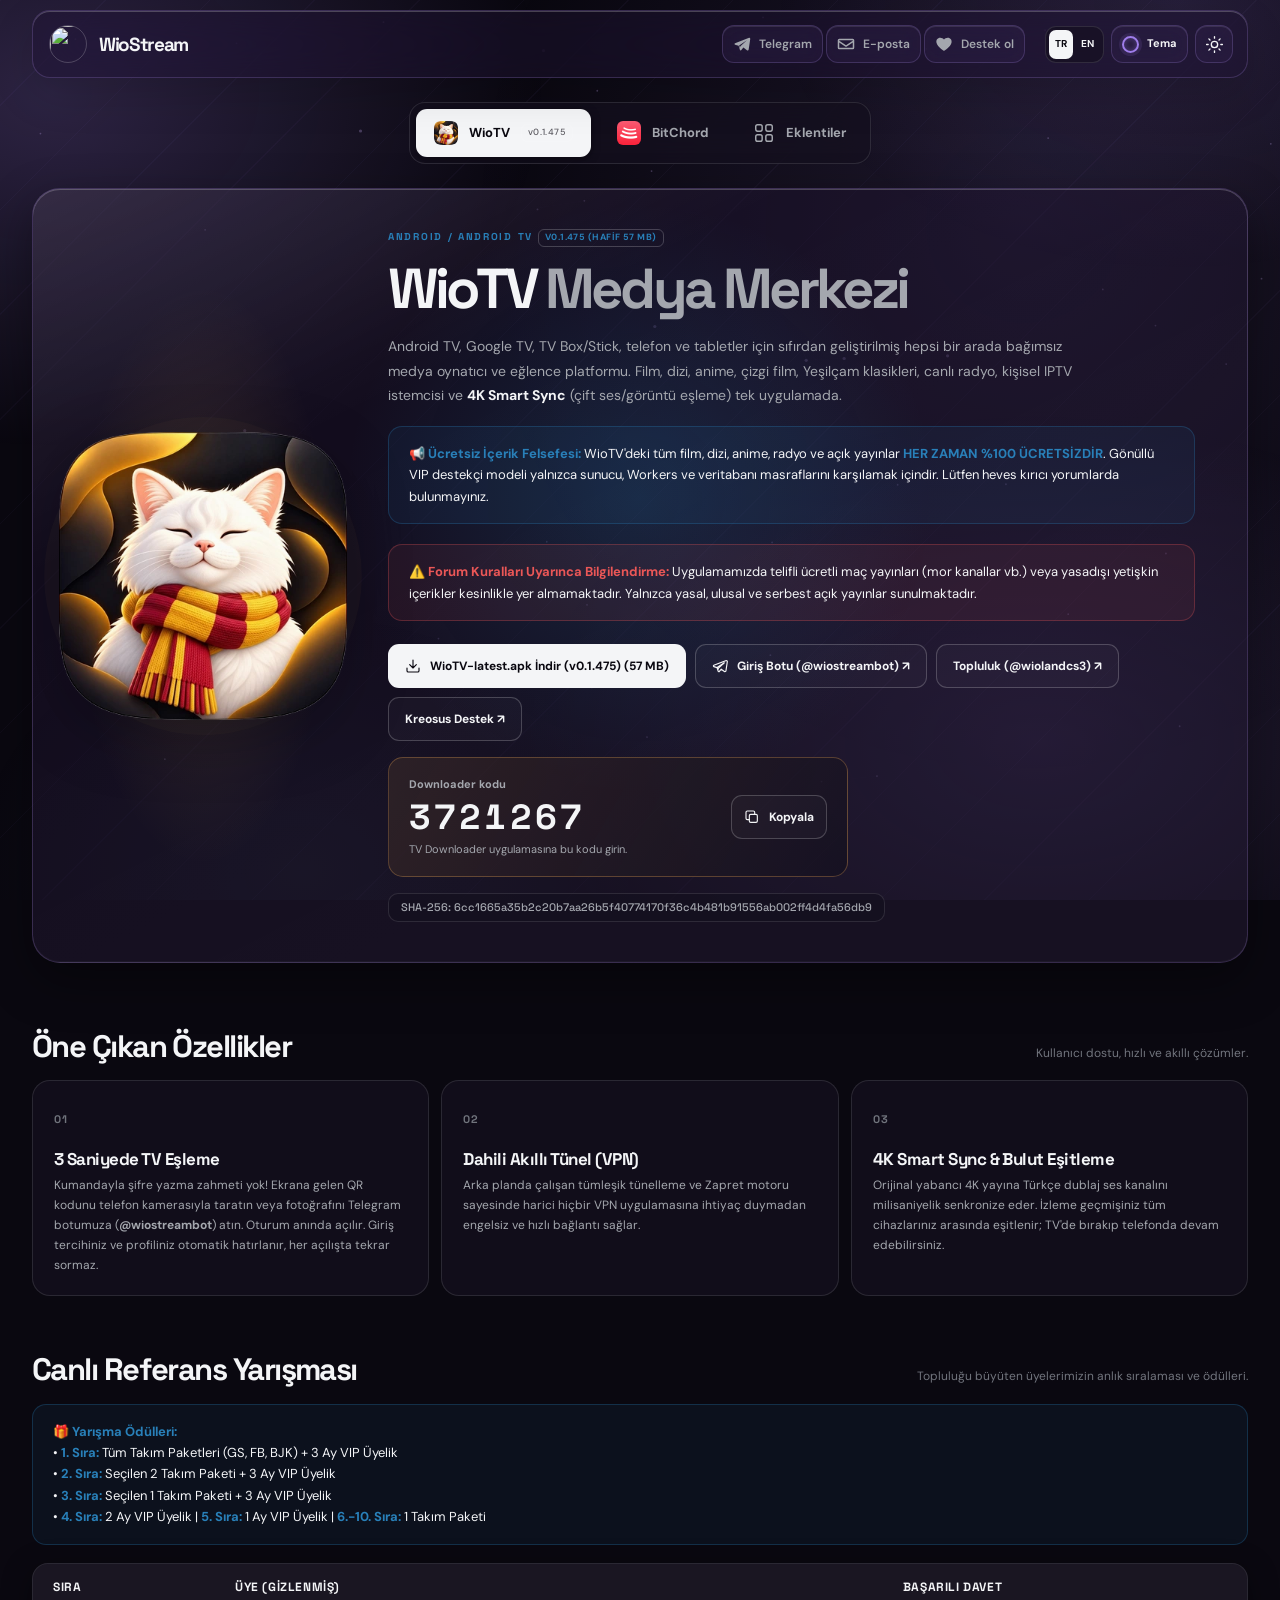
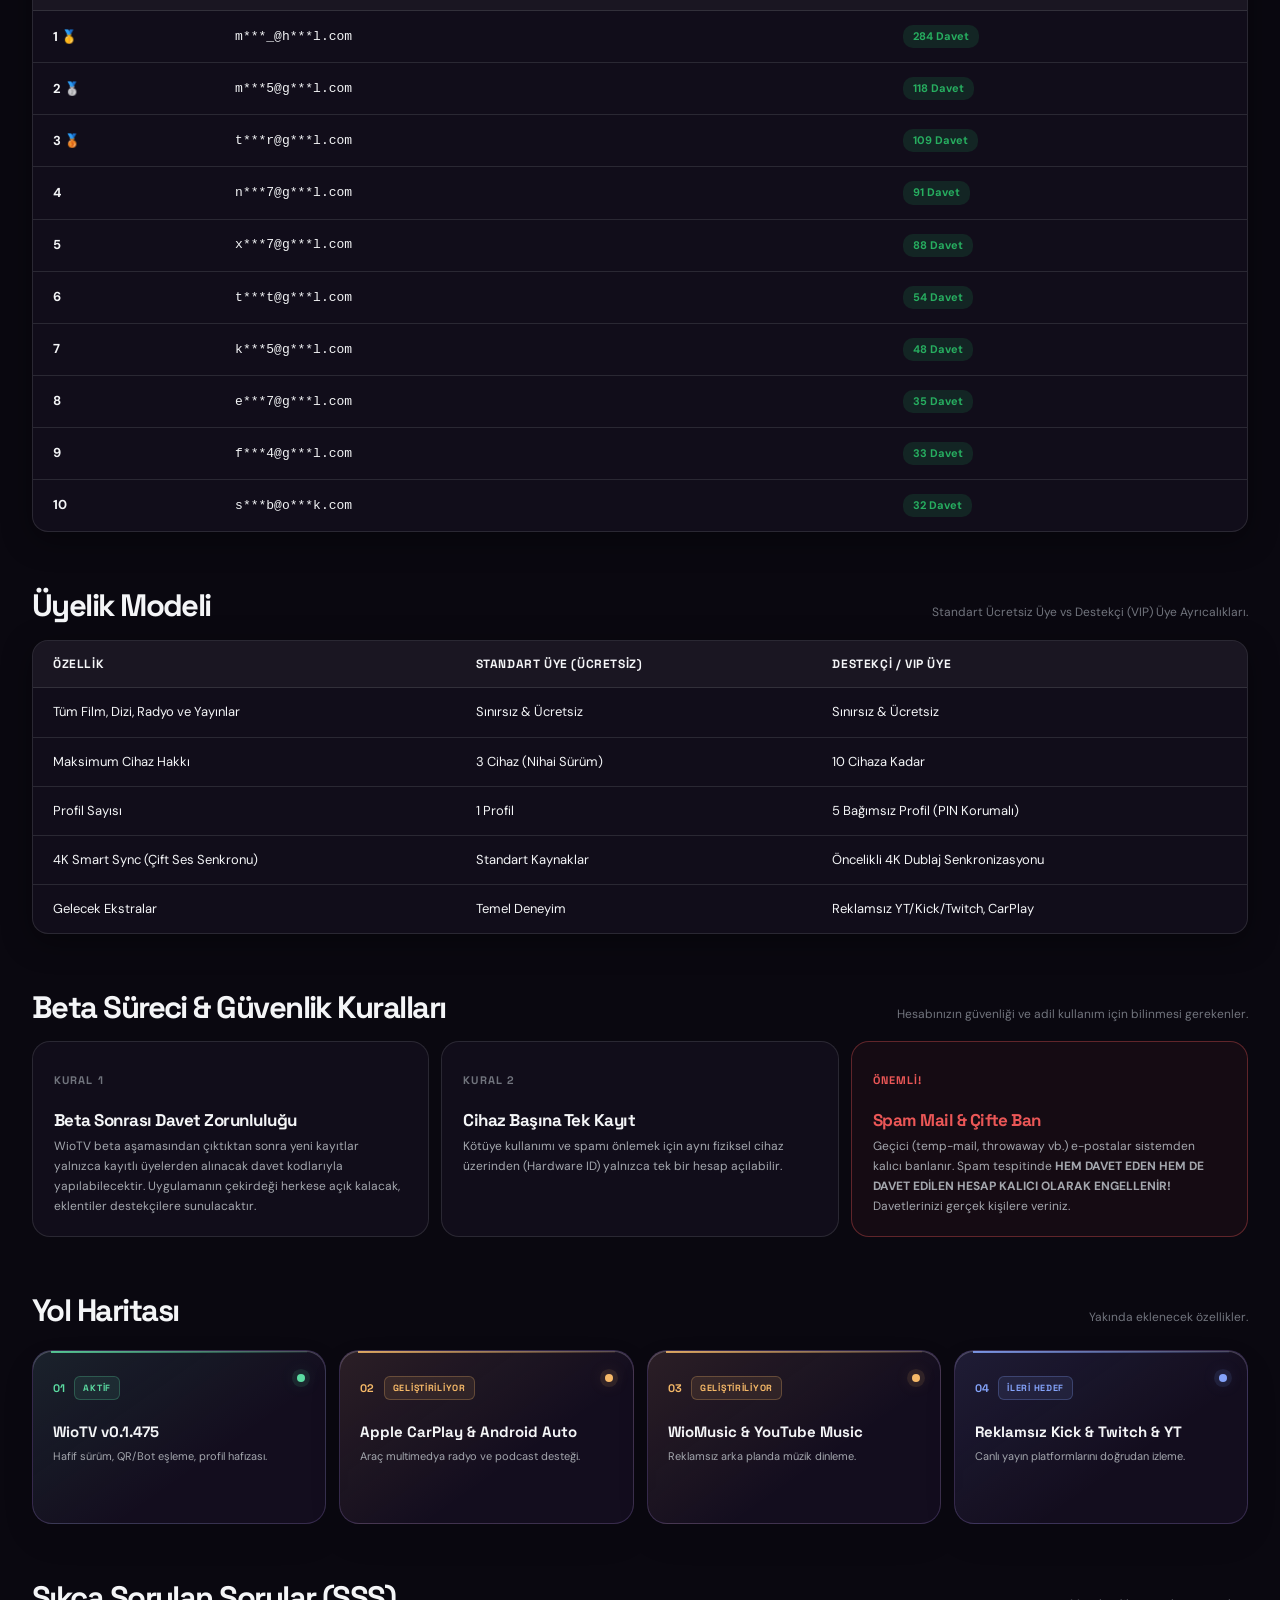
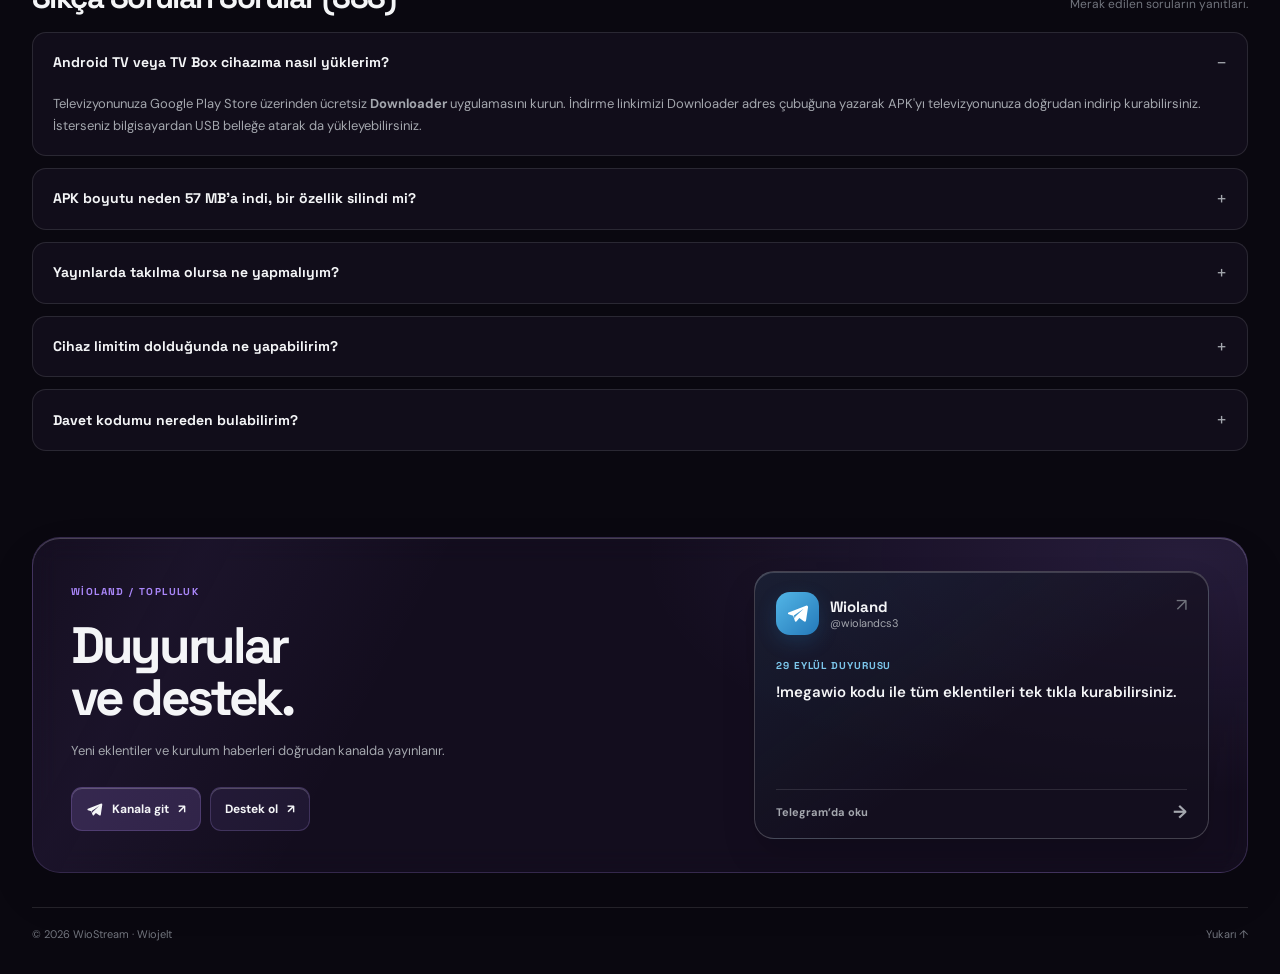
==== commit 2680ed1e: "Revert "feat(site): set official Addon server URL" This reverts commit 197d45a8ae5d195847b4d16ca5794" ====
--- a/index.html
+++ b/index.html
@@ -124,10 +124,10 @@
           <h2>⚡ Wiochord Lossless ⚡</h2>
           <p>Lossless ve Hi-Res müzik kaynaklarını tek bağlantıyla BitChord ve Dial’a ekle. Kulaklık şartı yok; ses kalitesi ve erişim seçilen sağlayıcıya bağlı.</p>
           <div class="actions">
-            <button class="button primary" type="button" data-copy="https://wiochord-lossless.hdf-worker.workers.dev" data-edit-copy="bitchordManifest"><svg viewBox="0 0 24 24" aria-hidden="true"><rect x="8" y="8" width="12" height="12" rx="2"/><path d="M16 8V5a2 2 0 0 0-2-2H5a2 2 0 0 0-2 2v9a2 2 0 0 0 2 2h3"/></svg>Eklenti Linkini Kopyala</button>
+            <button class="button primary" type="button" data-copy="https://raw.githubusercontent.com/Wiojelt/WioLand/main/bitchord/manifest.json" data-edit-copy="bitchordManifest"><svg viewBox="0 0 24 24" aria-hidden="true"><rect x="8" y="8" width="12" height="12" rx="2"/><path d="M16 8V5a2 2 0 0 0-2-2H5a2 2 0 0 0-2 2v9a2 2 0 0 0 2 2h3"/></svg>Manifesti kopyala</button>
             <a class="button outline" href="https://github.com/kushagrasinghx/BitChord/releases" data-edit-href="bitchordReleases" target="_blank" rel="noopener">BitChord indir <span>↗</span></a>
           </div>
-          <details class="repo-link"><summary>Eklenti adresi (Örnek eklentilerle aynı format)</summary><div class="repo-url"><a href="https://wiochord-lossless.hdf-worker.workers.dev" data-edit-href="bitchordManifest" data-edit-text="bitchordManifest" target="_blank" rel="noopener">https://wiochord-lossless.hdf-worker.workers.dev</a><button type="button" data-copy="https://wiochord-lossless.hdf-worker.workers.dev" data-edit-copy="bitchordManifest" aria-label="BitChord eklenti adresini kopyala" title="Kopyala"><svg viewBox="0 0 24 24" aria-hidden="true"><rect x="8" y="8" width="12" height="12" rx="2"/><path d="M16 8V5a2 2 0 0 0-2-2H5a2 2 0 0 0-2 2v9a2 2 0 0 0 2 2h3"/></svg></button></div></details>
+          <details class="repo-link"><summary>Manifest adresi</summary><div class="repo-url"><a href="https://raw.githubusercontent.com/Wiojelt/WioLand/main/bitchord/manifest.json" data-edit-href="bitchordManifest" data-edit-text="bitchordManifest" target="_blank" rel="noopener">https://raw.githubusercontent.com/Wiojelt/WioLand/main/bitchord/manifest.json</a><button type="button" data-copy="https://raw.githubusercontent.com/Wiojelt/WioLand/main/bitchord/manifest.json" data-edit-copy="bitchordManifest" aria-label="BitChord manifest adresini kopyala" title="Kopyala"><svg viewBox="0 0 24 24" aria-hidden="true"><rect x="8" y="8" width="12" height="12" rx="2"/><path d="M16 8V5a2 2 0 0 0-2-2H5a2 2 0 0 0-2 2v9a2 2 0 0 0 2 2h3"/></svg></button></div></details>
           <div class="bitchord-links"><a href="https://github.com/Wiojelt/WioLand/tree/main/bitchord" data-edit-href="wiolandMusic" target="_blank" rel="noopener">Wioland kaynak kodu ↗</a><a href="https://github.com/kushagrasinghx/BitChord" data-edit-href="bitchordRepo" target="_blank" rel="noopener">BitChord deposu ↗</a><a href="https://github.com/steeben/Dial" target="_blank" rel="noopener">Dial (Fork) ↗</a></div>
         </div>
       </div>
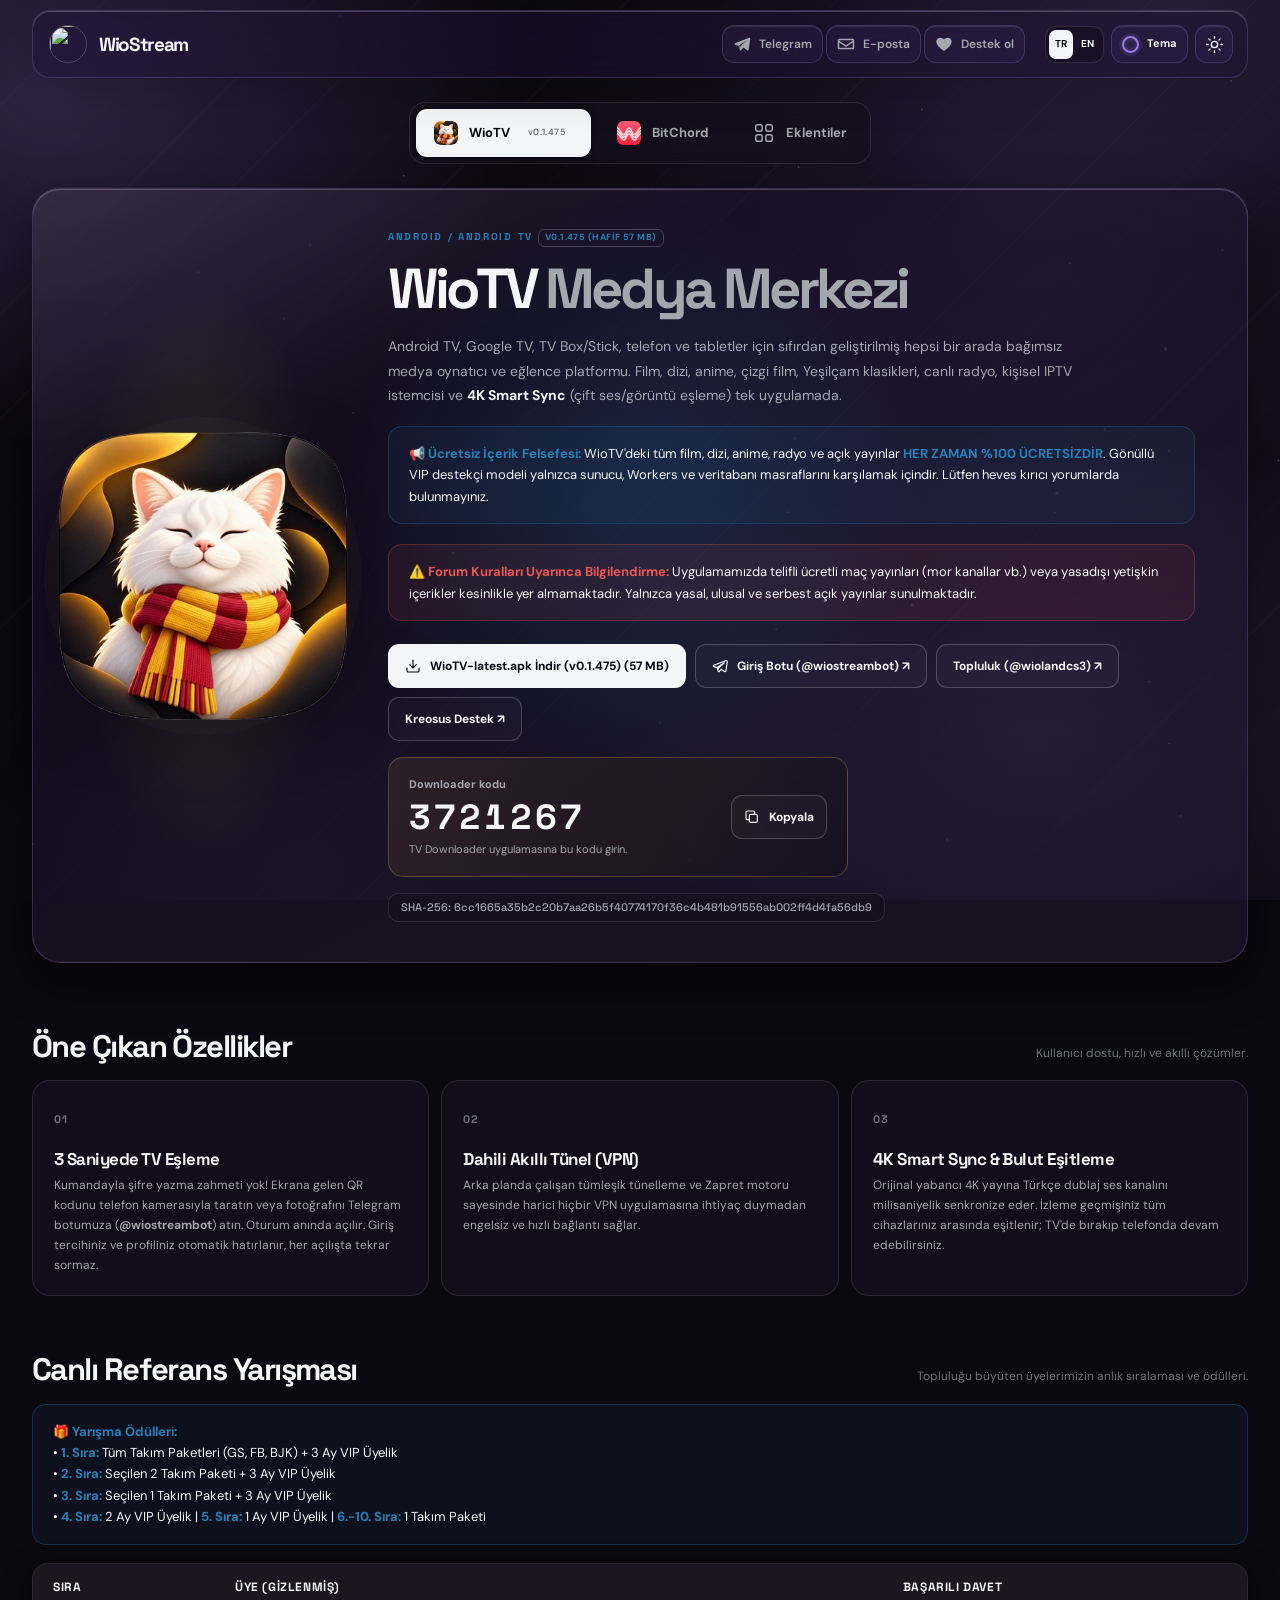
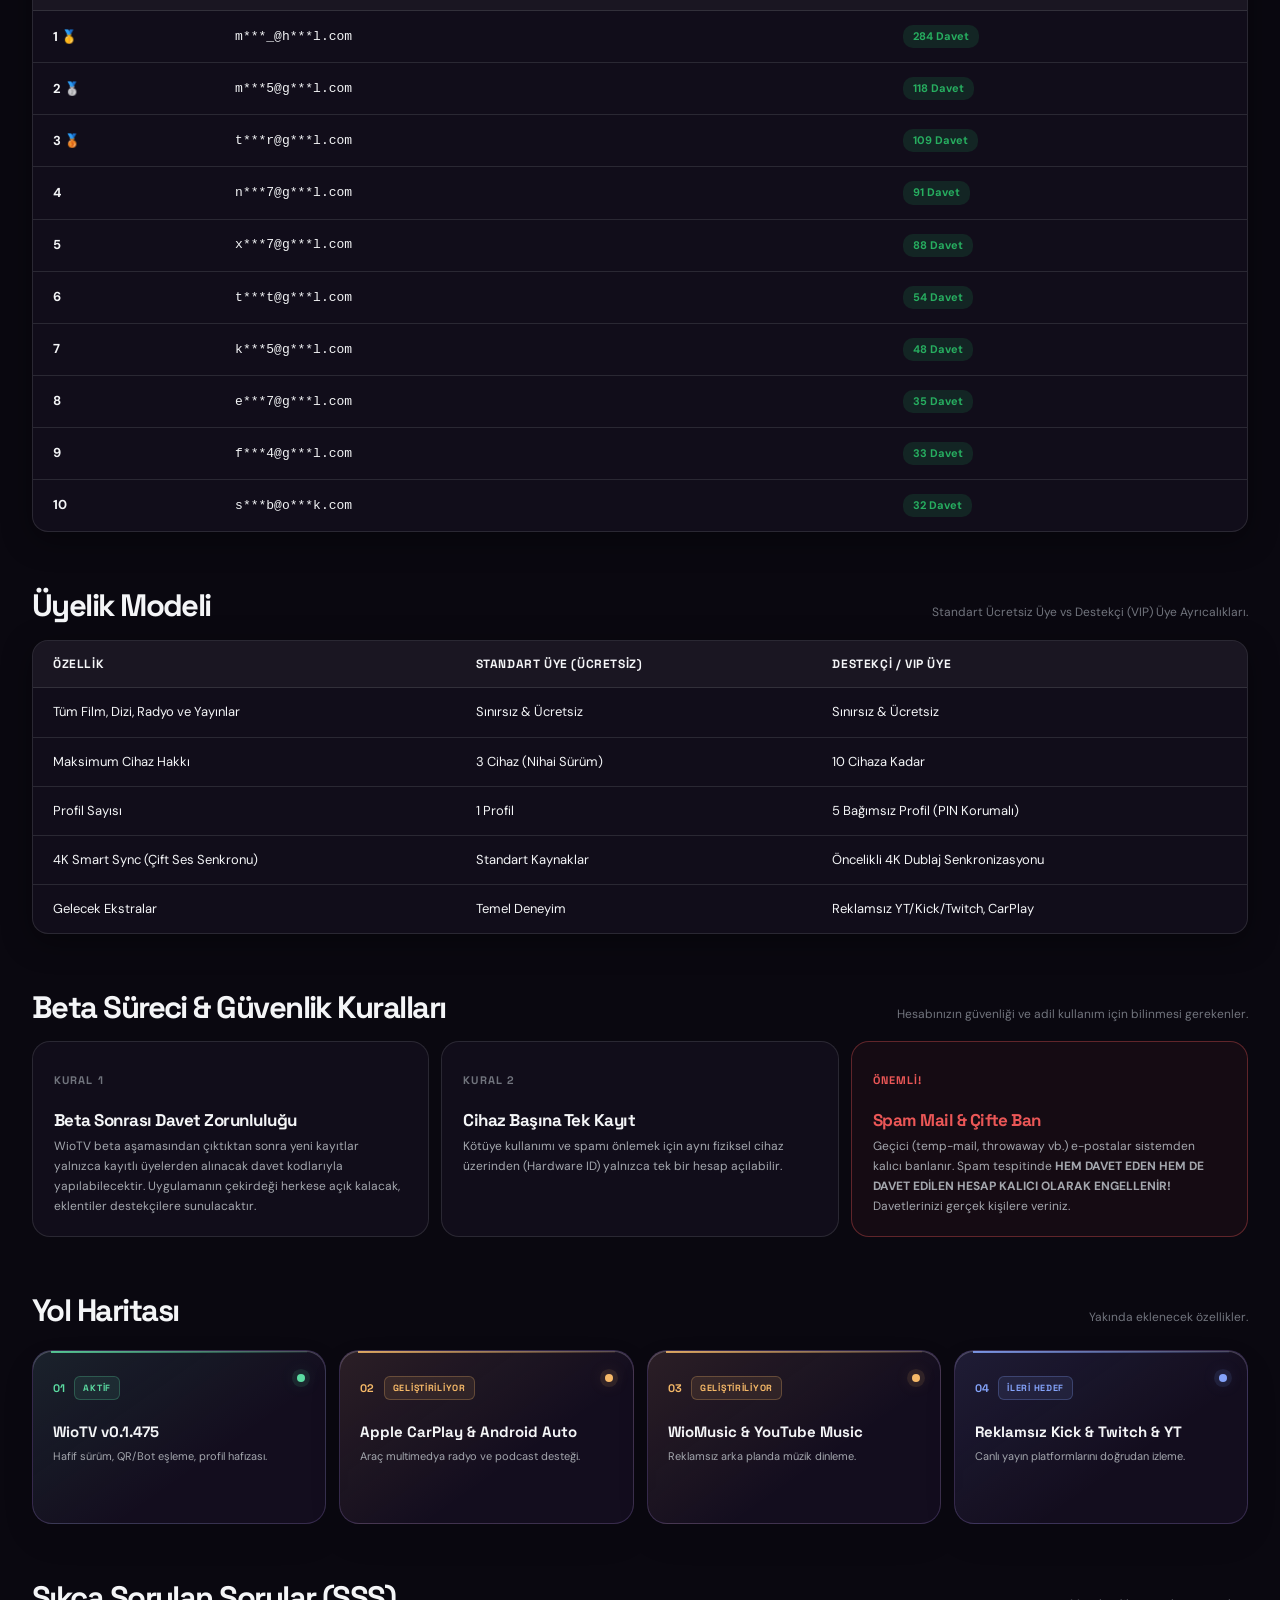
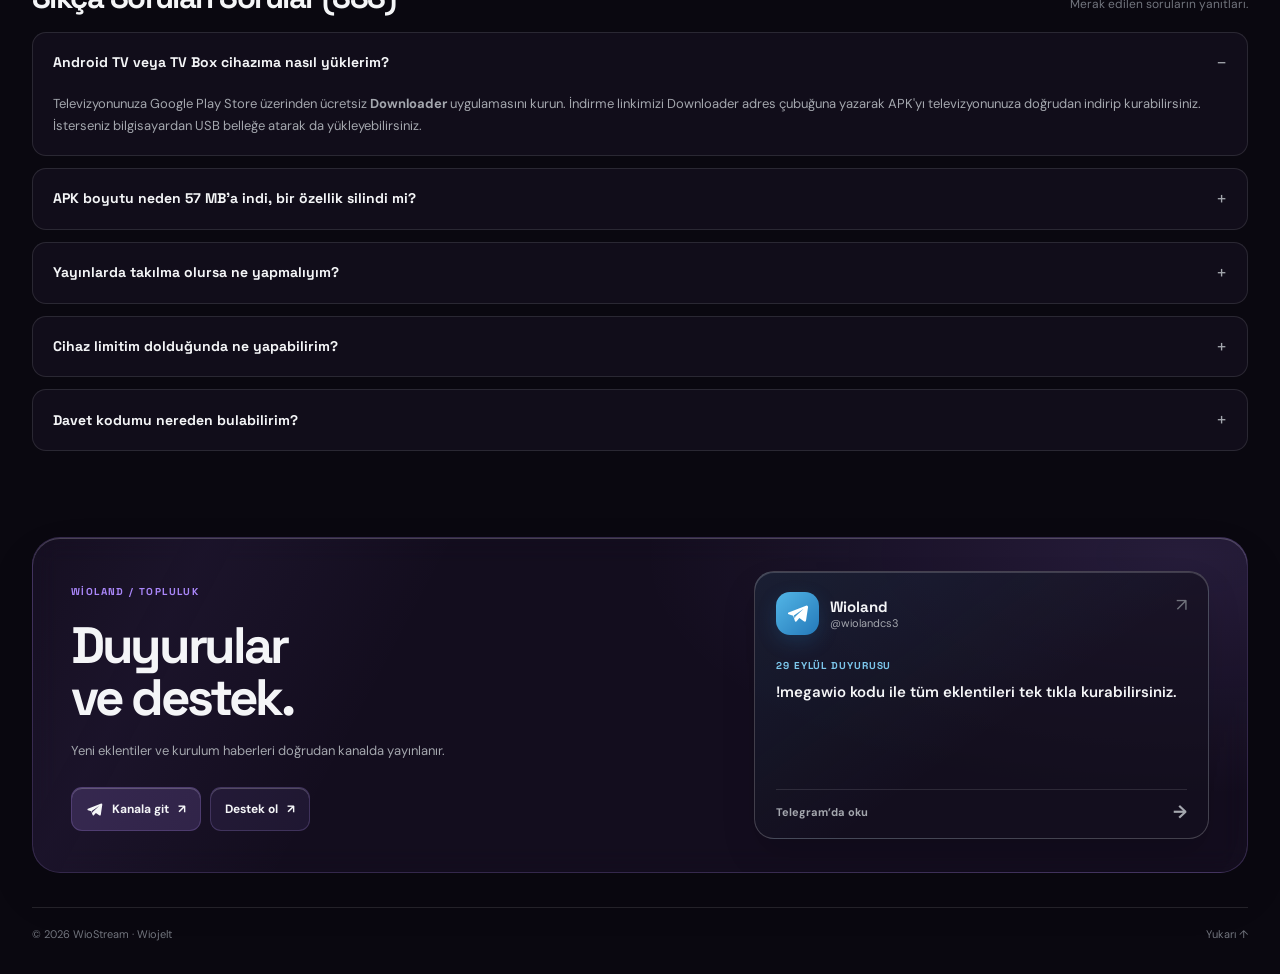
==== commit 29909dc7: "feat(logo): set gemini-svg as wiochord logo and add to addons page" ====
--- a/index.html
+++ b/index.html
@@ -45,7 +45,7 @@
 
     <div class="tab-bar" id="platforms" role="tablist" aria-label="Platform seçimi">
       <button class="tab" role="tab" id="tab-wiotv" aria-selected="true" aria-controls="panel-wiotv" type="button"><img src="assets/apps/wiotv.webp" alt="">WioTV <span class="beta-badge">v0.1.475</span></button>
-      <button class="tab" role="tab" id="tab-bitchord" aria-selected="false" aria-controls="panel-bitchord" type="button"><img src="assets/apps/bitchord.webp" alt="">BitChord</button>
+      <button class="tab" role="tab" id="tab-bitchord" aria-selected="false" aria-controls="panel-bitchord" type="button"><img src="assets/apps/wiochord.svg" alt="">BitChord</button>
       <button class="tab" role="tab" id="tab-addons" aria-selected="false" aria-controls="panel-addons" type="button"><svg class="addons-icon" viewBox="0 0 24 24" aria-hidden="true"><rect x="3" y="3" width="7" height="7" rx="2"/><rect x="14" y="3" width="7" height="7" rx="2"/><rect x="3" y="14" width="7" height="7" rx="2"/><rect x="14" y="14" width="7" height="7" rx="2"/></svg>Eklentiler</button>
     </div>
 
@@ -53,6 +53,7 @@
       <div class="tab-bar addon-tabs" id="addon-platforms" role="tablist" aria-label="Eklenti platformu">
       <button class="tab" role="tab" id="tab-cloudstream" aria-selected="true" aria-controls="panel-cloudstream" type="button"><img src="https://raw.githubusercontent.com/recloudstream/cloudstream/master/app/src/prerelease/res/mipmap-xxxhdpi/ic_launcher.png" alt="">CloudStream <span>3</span></button>
       <button class="tab" role="tab" id="tab-nuvio" aria-selected="false" aria-controls="panel-nuvio" type="button"><img class="nuvio-icon" src="https://raw.githubusercontent.com/NuvioMedia/NuvioMobile/cmp-rewrite/composeApp/src/commonMain/composeResources/drawable/app_logo_wordmark_original.png" alt="Nuvio"><img src="https://raw.githubusercontent.com/Stremio/stremio-brand/master/logos/SVG/stremio-logo-icon-only-fullcolor.svg" alt="Stremio"><span>Nuvio / Stremio</span></button>
+      <button class="tab" role="tab" id="tab-bitchord-sub" aria-selected="false" type="button" data-tab-link="bitchord"><img src="assets/apps/wiochord.svg" alt=""><span>BitChord / Müzik</span></button>
       </div>
 
     <section class="platform-panel" id="panel-cloudstream" role="tabpanel" aria-labelledby="tab-cloudstream">
@@ -72,6 +73,7 @@
         <article class="plugin-card glow-card" style="--accent:62 200 232" data-name="WioCinema" data-motion="cinema" data-repo="https://raw.githubusercontent.com/Wiojelt/WioCinema/main/repo.json" data-category="Yabancı film ve dizi" data-description="Yabancı film ve dizi kaynakları."><div class="card-art"><img src="https://raw.githubusercontent.com/Wiojelt/WioCinema/main/assets/logo-20261004.png?rev=2" alt="WioCinema camgöbeği sinema logosu" loading="lazy"></div><div class="card-info"><span class="card-kicker">DÜNYA SİNEMASI · AKTİF</span><h3>WioCinema</h3><p>Yabancı film ve dizi sağlayıcıları.</p><button class="card-open" type="button">İçeriği gör <span>↗</span></button></div><template><p>Depodan istediğin yabancı film ve dizi kaynağını kur.</p><h4>Sağlayıcılar</h4><div class="source-list"><span>BingeBang</span><span>CineCat</span><span>CineSimkl</span><span>CineStream</span><span>ClipBox</span><span>FlixNetwork</span><span>Mapple</span><span>MovieBox</span><span>RareFilmm</span></div></template></article>
         <article class="plugin-card glow-card" style="--accent:94 142 255" data-name="LiveHub" data-motion="live" data-repo="https://raw.githubusercontent.com/sika200581/cloudstream-live-hub/main/repo.json" data-category="Canlı yayın" data-description="Twitch, Kick, YouTube Live ve Rumble yayınları."><div class="card-art live-art"><div class="live-mark"><span class="live-play">▶</span><span>LIVE<br>HUB</span></div></div><div class="card-info"><span class="card-kicker">CANLI YAYIN · AKTİF</span><h3>LiveHub</h3><p>Canlı yayın platformları tek yerde.</p><button class="card-open" type="button">İçeriği gör <span>↗</span></button></div><template><p>Canlı yayın platformlarını CloudStream içinden aç.</p><h4>Platformlar</h4><div class="source-list"><span>Twitch</span><span>Kick</span><span>YouTube Live</span><span>Rumble</span></div></template></article>
         <article class="plugin-card glow-card" style="--accent:159 100 240" data-name="PltStream" data-motion="sync" data-repo="https://raw.githubusercontent.com/pltmustafa/plt-stream/master/repo.json" data-code="plt-stream" data-category="CloudStream · yardımcı eklentiler" data-description="İçerik eklentisi kapandı; yardımcı paketler kullanılmaya devam ediyor."><div class="card-art"><img src="https://raw.githubusercontent.com/pltmustafa/plt-stream/master/icon.png" alt="PltStream resmi logosu" loading="lazy"></div><div class="card-info"><span class="card-kicker">YARDIMCI ARAÇLAR · AKTİF</span><h3>PltStream</h3><p>İçerik kaynağı kapandı; araçları sürüyor.</p><small class="card-author">Yapımcı: pltmustafa</small><button class="card-open" type="button">İçeriği gör <span>↗</span></button></div><template><p>PltStream film/dizi eklentisi kapatıldı. Aynı depodaki yardımcı eklentiler kullanılmaya devam ediyor.</p><h4>Depodaki yardımcı eklentiler</h4><ul class="feature-list"><li><strong>Cloud-Sync</strong><span>Yer imlerini, izleme geçmişini, ayarları ve eklentileri cihazlar arasında eşitler.</span></li><li><strong>plt-party</strong><span>Birlikte izlemeyi senkronize eder.</span></li><li><strong>plt-tv</strong><span>M3U/M3U8 listeleri ve canlı TV yayınları için oynatıcıdır.</span></li><li><strong>trakt-sync</strong><span>İzlenenleri işaretler, izleme listesini eşitler.</span></li></ul><p class="author-credit">Yapımcı: <a href="https://github.com/pltmustafa/plt-stream" target="_blank" rel="noopener">pltmustafa ↗</a></p></template></article>
+        <article class="plugin-card glow-card" style="--accent:251 92 116" data-name="Wiochord" data-motion="pop" data-category="Müzik · BitChord / Dial" data-description="BitChord ve Dial için kayıpsız Hi-Res FLAC müzik eklentisi." data-code="https://raw.githubusercontent.com/Wiojelt/WioLand/main/bitchord/manifest.json"><div class="card-art"><img src="assets/apps/wiochord.svg" alt="⚡ Wiochord Lossless ⚡ logosu" loading="lazy"></div><div class="card-info"><span class="card-kicker">MÜZİK · AKTİF</span><h3>⚡ Wiochord Lossless ⚡</h3><p>Kayıpsız Hi-Res FLAC müzik kaynakları.</p><button class="card-open" type="button">Detayları gör <span>↗</span></button></div><template><p>BitChord veya Dial içinde <strong>Ayarlar › Kaynaklar › Eklenti ekle</strong> bölümüne bağlantıyı yapıştırıp kurun.</p><h4>Kapsanan müzik kaynakları</h4><div class="source-list"><span>Wiochord Lossless FLAC</span><span>juanjob Hi-Res</span><span>Dial Monochrome FLAC</span><span>Confih Hi-Res</span><span>Qobuz Addon</span><span>Lossless Bridge</span><span>QQDL / Lucida</span></div></template></article>
       </div>
       <div class="install">
         <div class="section-caption"><span>CloudStream kurulumu</span><p>Kurulum için üç kısa adım.</p></div>
@@ -118,7 +120,7 @@
 
     <section class="platform-panel" id="panel-bitchord" role="tabpanel" aria-labelledby="tab-bitchord" hidden>
       <div class="land-card glow-card" style="--accent:255 76 113">
-        <div class="land-art bitchord-art"><div class="record-disc" aria-hidden="true"></div><img src="assets/apps/bitchord.webp" alt="BitChord" width="192" height="192"></div>
+        <div class="land-art bitchord-art"><div class="record-disc" aria-hidden="true"></div><img src="assets/apps/wiochord.svg" alt="⚡ Wiochord Lossless ⚡" width="192" height="192"></div>
         <div class="land-content">
           <div class="eyebrow">BİTCHORD / DİAL / MÜZİK</div>
           <h2>⚡ Wiochord Lossless ⚡</h2>
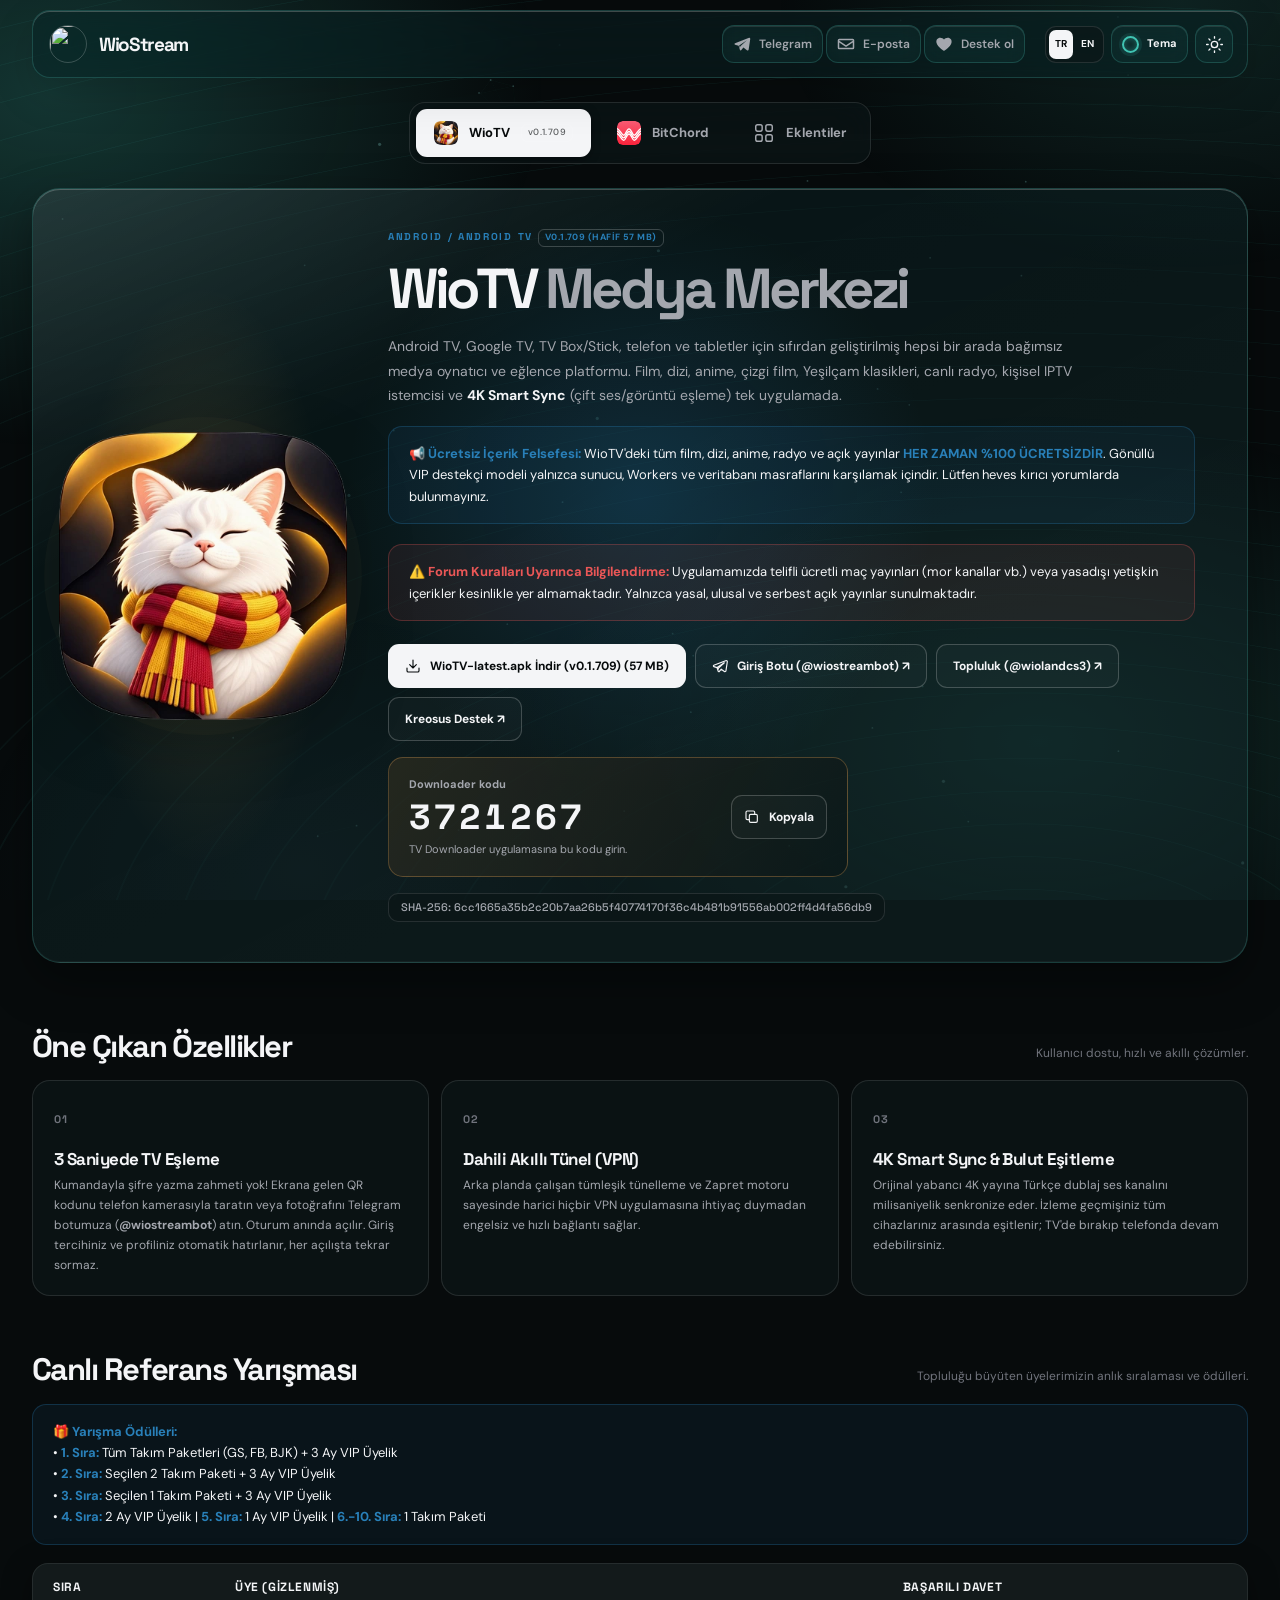
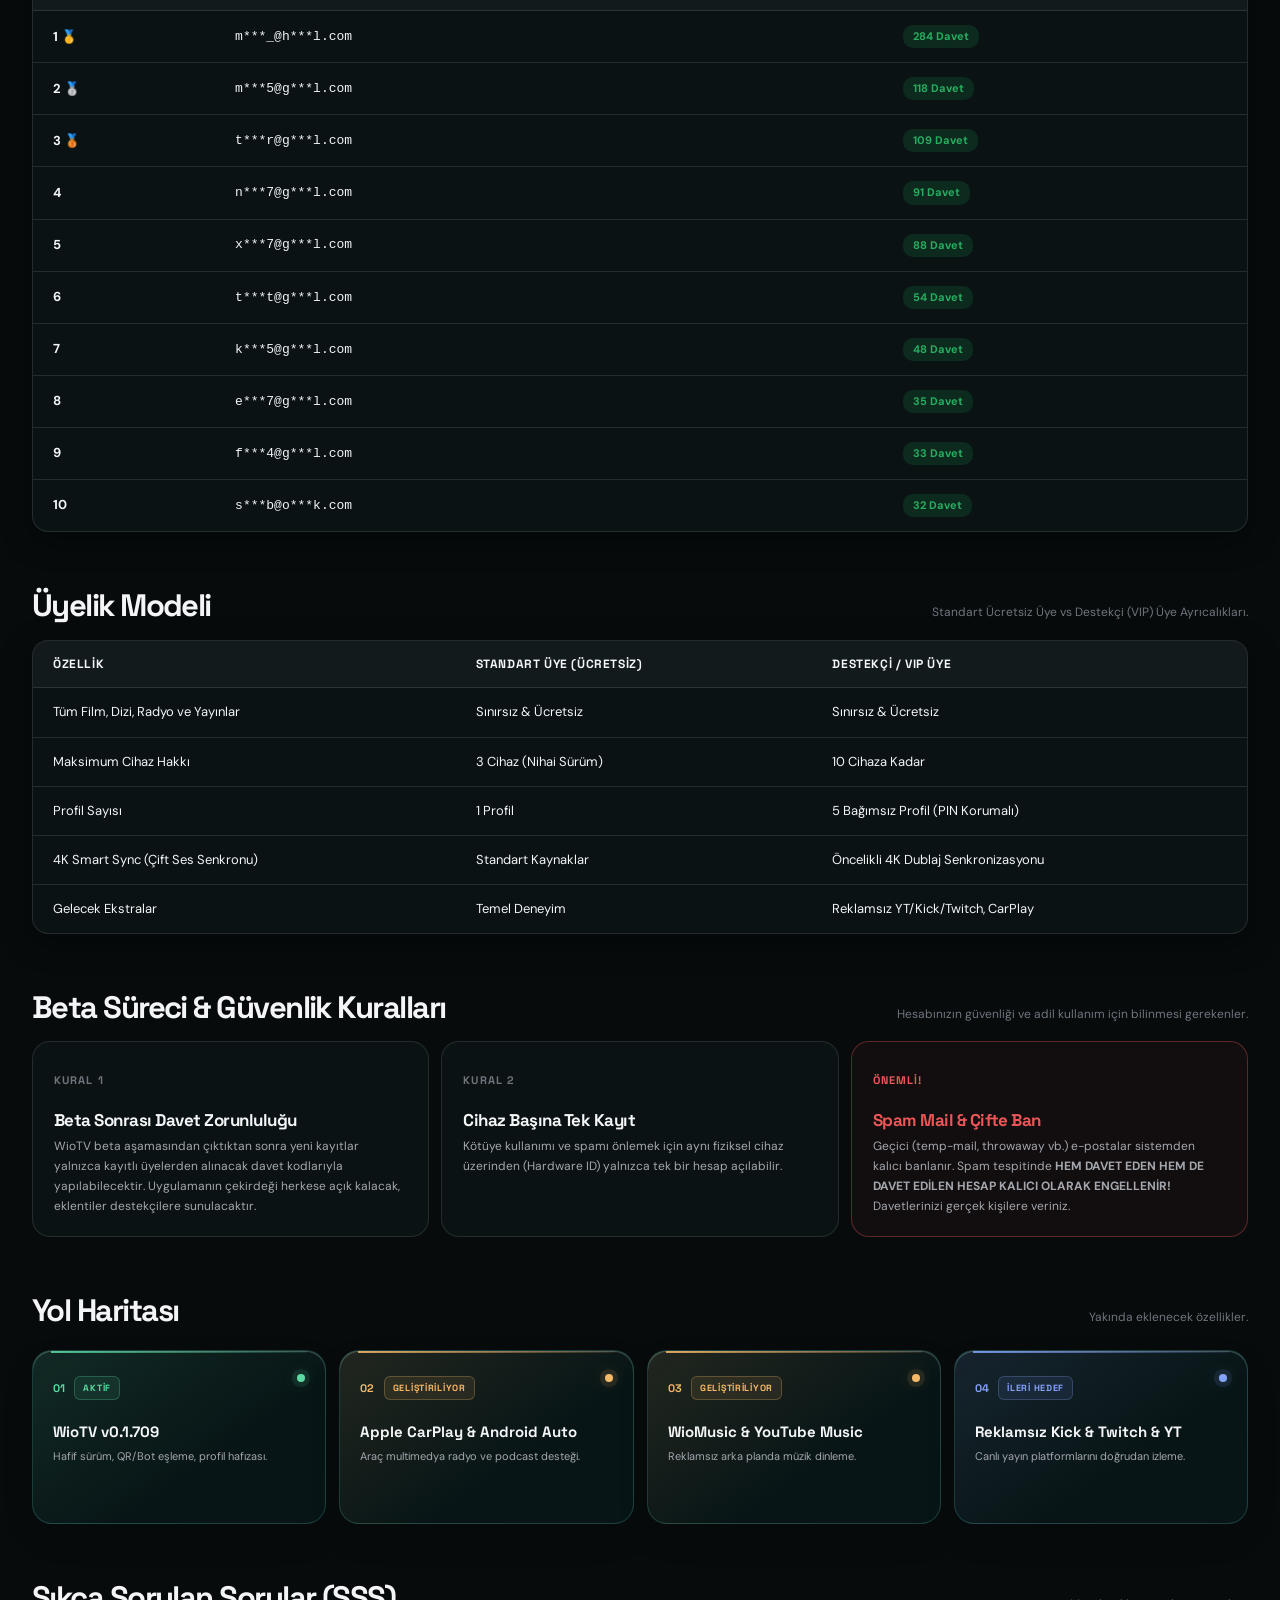
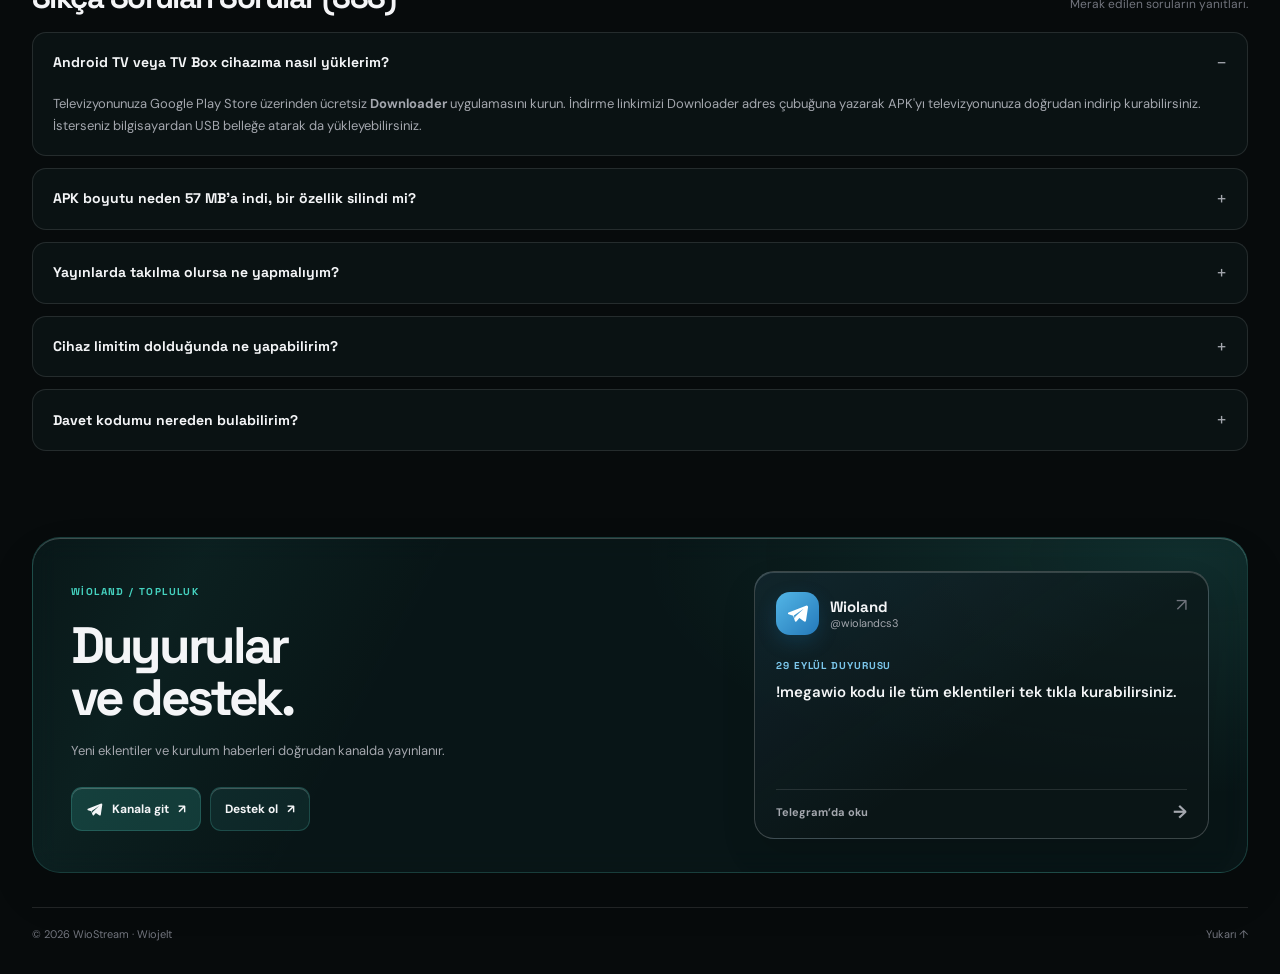
==== commit 9ff845f3: "update(wiotv): bump release download link and version badge to candidate-709" ====
--- a/index.html
+++ b/index.html
@@ -44,7 +44,7 @@
   <main id="top" class="shell">
 
     <div class="tab-bar" id="platforms" role="tablist" aria-label="Platform seçimi">
-      <button class="tab" role="tab" id="tab-wiotv" aria-selected="true" aria-controls="panel-wiotv" type="button"><img src="assets/apps/wiotv.webp" alt="">WioTV <span class="beta-badge">v0.1.475</span></button>
+      <button class="tab" role="tab" id="tab-wiotv" aria-selected="true" aria-controls="panel-wiotv" type="button"><img src="assets/apps/wiotv.webp" alt="">WioTV <span class="beta-badge">v0.1.709</span></button>
       <button class="tab" role="tab" id="tab-bitchord" aria-selected="false" aria-controls="panel-bitchord" type="button"><img src="assets/apps/wiochord.svg" alt="">BitChord</button>
       <button class="tab" role="tab" id="tab-addons" aria-selected="false" aria-controls="panel-addons" type="button"><svg class="addons-icon" viewBox="0 0 24 24" aria-hidden="true"><rect x="3" y="3" width="7" height="7" rx="2"/><rect x="14" y="3" width="7" height="7" rx="2"/><rect x="3" y="14" width="7" height="7" rx="2"/><rect x="14" y="14" width="7" height="7" rx="2"/></svg>Eklentiler</button>
     </div>
@@ -155,7 +155,7 @@
           <img src="assets/apps/wiotv.webp" alt="WioTV" width="315" height="315">
         </div>
         <div class="land-content">
-          <div class="eyebrow" style="color:#2980b9">ANDROID / ANDROID TV <span class="beta-badge">v0.1.475 (HAFİF 57 MB)</span></div>
+          <div class="eyebrow" style="color:#2980b9">ANDROID / ANDROID TV <span class="beta-badge">v0.1.709 (HAFİF 57 MB)</span></div>
           <h2>WioTV <span>Medya Merkezi</span></h2>
           <p>Android TV, Google TV, TV Box/Stick, telefon ve tabletler için sıfırdan geliştirilmiş hepsi bir arada bağımsız medya oynatıcı ve eğlence platformu. Film, dizi, anime, çizgi film, Yeşilçam klasikleri, canlı radyo, kişisel IPTV istemcisi ve <strong>4K Smart Sync</strong> (çift ses/görüntü eşleme) tek uygulamada.</p>
 
@@ -168,9 +168,9 @@
           </div>
 
           <div class="actions">
-            <a class="button primary" href="https://github.com/Wiojelt/Wio-Releases/releases/download/candidate-475/WioTV-latest.apk" target="_blank" rel="noopener">
+            <a class="button primary" href="https://github.com/Wiojelt/Wio-Releases/releases/download/candidate-709/WioTV-latest.apk" target="_blank" rel="noopener">
               <svg viewBox="0 0 24 24" aria-hidden="true"><path d="M21 15v4a2 2 0 0 1-2 2H5a2 2 0 0 1-2-2v-4M7 10l5 5 5-5M12 15V3"/></svg>
-              <span>WioTV-latest.apk İndir (v0.1.475) (57 MB)</span>
+              <span>WioTV-latest.apk İndir (v0.1.709) (57 MB)</span>
             </a>
             <a class="button outline" href="https://t.me/wiostreambot" target="_blank" rel="noopener">
               <svg viewBox="0 0 24 24" aria-hidden="true"><path d="M21.5 3.7 2.7 11a1 1 0 0 0 .1 1.9l4.7 1.5 1.8 5.5a1 1 0 0 0 1.8.2l2.8-3.3 4.7 3.4a1.5 1.5 0 0 0 2.3-.9L23 5.4a1.5 1.5 0 0 0-1.5-1.7Zm-3 3.4-8.7 8-.6 2-1-3.1 10.3-6.9Z"/></svg>
@@ -303,7 +303,7 @@
       <div class="status" style="margin-top:50px">
         <div class="section-caption"><span>Yol Haritası</span><p>Yakında eklenecek özellikler.</p></div>
         <div class="status-line">
-          <article class="status-active"><div class="status-meta"><b>01</b><span>AKTİF</span></div><strong>WioTV v0.1.475</strong><p>Hafif sürüm, QR/Bot eşleme, profil hafızası.</p></article>
+          <article class="status-active"><div class="status-meta"><b>01</b><span>AKTİF</span></div><strong>WioTV v0.1.709</strong><p>Hafif sürüm, QR/Bot eşleme, profil hafızası.</p></article>
           <article class="status-building"><div class="status-meta"><b>02</b><span>GELİŞTİRİLİYOR</span></div><strong>Apple CarPlay &amp; Android Auto</strong><p>Araç multimedya radyo ve podcast desteği.</p></article>
           <article class="status-building"><div class="status-meta"><b>03</b><span>GELİŞTİRİLİYOR</span></div><strong>WioMusic &amp; YouTube Music</strong><p>Reklamsız arka planda müzik dinleme.</p></article>
           <article class="status-future"><div class="status-meta"><b>04</b><span>İLERİ HEDEF</span></div><strong>Reklamsız Kick &amp; Twitch &amp; YT</strong><p>Canlı yayın platformlarını doğrudan izleme.</p></article>
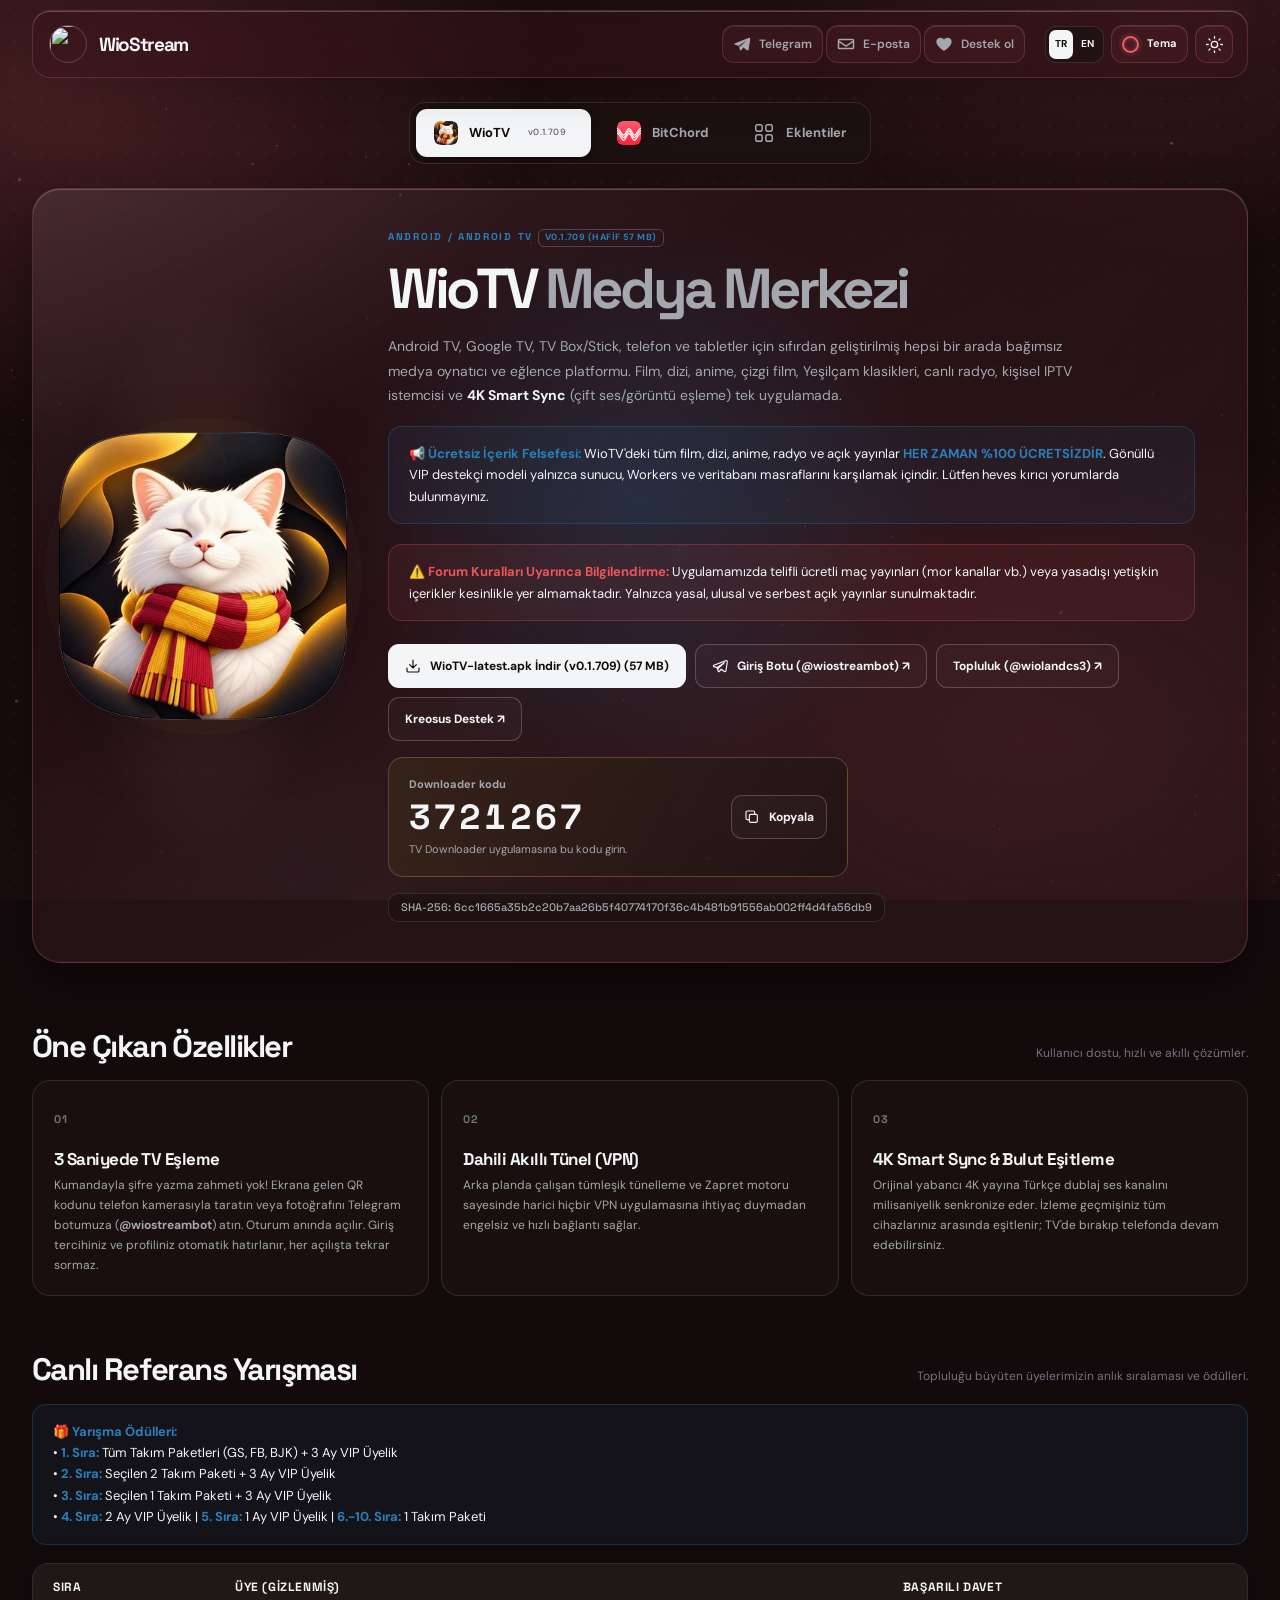
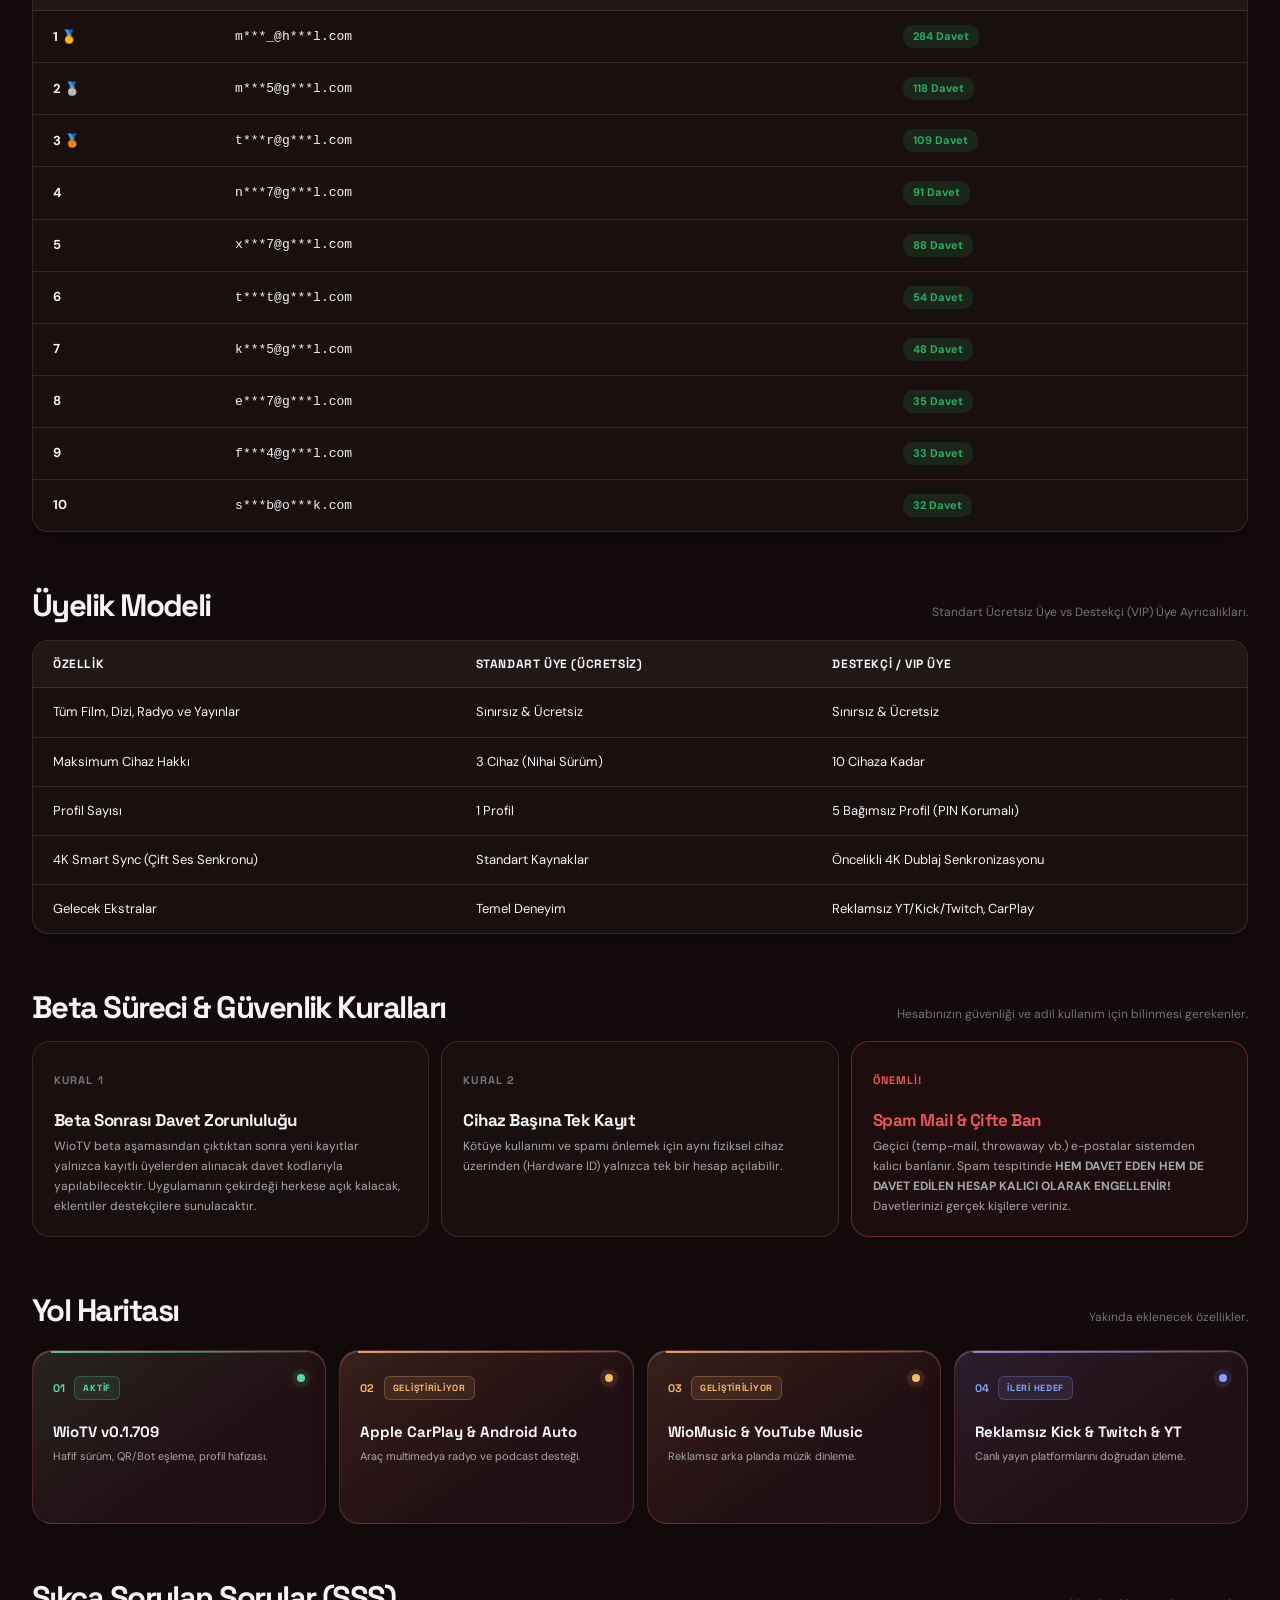
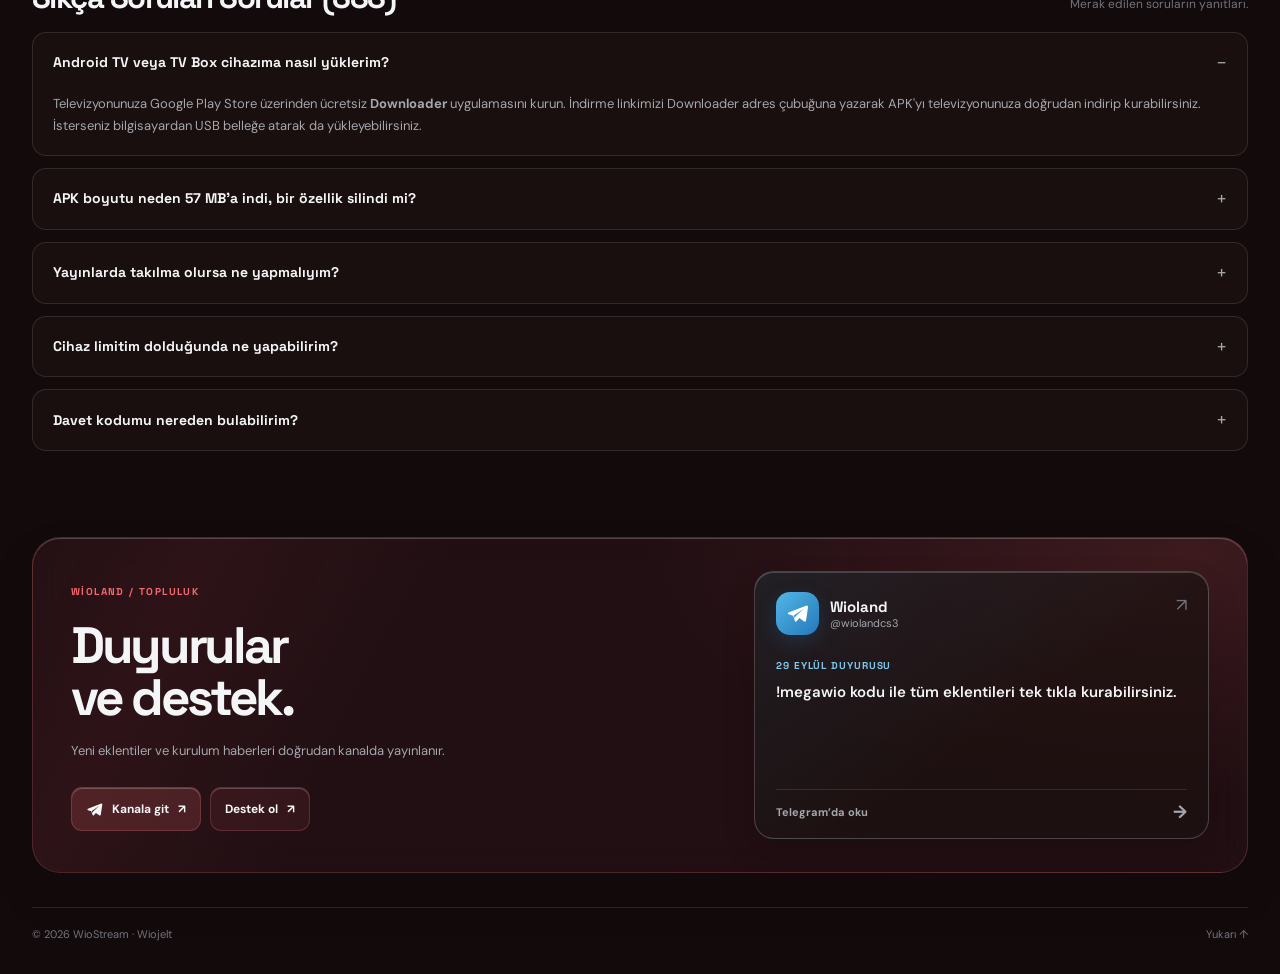
==== commit 11bd1e8f: "feat(addons): replace WioDrama with ArcanaDrama" ====
--- a/index.html
+++ b/index.html
@@ -68,7 +68,7 @@
         <article class="plugin-card glow-card" style="--accent:255 167 58" data-name="WioSpor" data-motion="sport" data-repo="https://raw.githubusercontent.com/Wiojelt/WioSpor/main/repo.json" data-category="Canlı TV ve spor" data-description="Gruplanmış kanallar ve alternatif yayın kaynakları." data-code="!wiospor"><div class="card-art"><img src="https://raw.githubusercontent.com/Wiojelt/WioSpor/main/assets/logo-20261004.png?rev=2" alt="WioSpor futbol logosu" loading="lazy"></div><div class="card-info"><span class="card-kicker">SPOR / CANLI TV · AKTİF</span><h3>WioSpor</h3><p>Kanallar ve alternatif yayınlar bir arada.</p><button class="card-open" type="button">İçeriği gör <span>↗</span></button></div><template><p>Kanalı açınca bulunan kaynakları tek ekranda görüp kullanılabilir yayını seç.</p><h4>Depodaki spor kaynakları</h4><div class="source-list"><span>WioSpor</span><span>Kool TV</span><span>2dir2 Spor</span></div></template></article>
         <article class="plugin-card glow-card" style="--accent:167 123 250" data-name="WioAnime" data-motion="anime" data-repo="https://raw.githubusercontent.com/Wiojelt/WioAnime/builds/repo.json" data-category="Anime" data-description="Anime sağlayıcıları; birleşik katalog ve tekil kurulum seçenekleri."><div class="card-art"><img src="https://raw.githubusercontent.com/Wiojelt/WioAnime/main/assets/logo-20261004.png?rev=2" alt="WioAnime şeffaf film gözü logosu" loading="lazy"></div><div class="card-info"><span class="card-kicker">ANİME · AKTİF</span><h3>WioAnime</h3><p>Birleşik katalog veya tekil sağlayıcılar.</p><button class="card-open" type="button">İçeriği gör <span>↗</span></button></div><template><p>WioAnime kataloğunu veya depodaki sağlayıcıları ayrı ayrı kurabilirsin.</p><h4>Sağlayıcılar</h4><div class="source-list"><span>AnimeciX</span><span>Anizm</span><span>Anizium</span><span>AsyaAnimeleri</span><span>Deokwave</span><span>TRanimaci</span><span>TurkAnime</span></div></template></article>
         <article class="plugin-card glow-card" style="--accent:59 210 151" data-name="WioAsya" data-motion="fan" data-repo="https://raw.githubusercontent.com/Wiojelt/WioAsya/builds/repo.json" data-category="Asya dizileri" data-description="Asya dizileri için ayrı ayrı kurulan kaynaklar."><div class="card-art"><img src="https://raw.githubusercontent.com/Wiojelt/WioAsya/main/assets/logo-20261004.png?rev=2" alt="WioAsya yeşil yelpaze logosu" loading="lazy"></div><div class="card-info"><span class="card-kicker">ASYA DİZİLERİ · AKTİF</span><h3>WioAsya</h3><p>Seçilebilir Asya dizisi kaynakları.</p><button class="card-open" type="button">İçeriği gör <span>↗</span></button></div><template><p>Toplu katalog yerine kullanacağın kaynakları depodan ayrı kur.</p><h4>Sağlayıcılar</h4><div class="source-list"><span>DiziAsya</span><span>DiziKorea</span><span>AsyaLog</span><span>AsyaWatch</span><span>WebDramaTurkey</span></div></template></article>
-        <article class="plugin-card glow-card" style="--accent:237 107 172" data-name="WioDrama" data-motion="drama" data-repo="https://raw.githubusercontent.com/Wiojelt/WioDrama/builds/repo.json" data-category="Kısa drama" data-description="DramaDizilerim ve NetShort için ayrı kurulum."><div class="card-art"><img src="https://raw.githubusercontent.com/Wiojelt/WioDrama/main/assets/logo-20261004.png?rev=2" alt="WioDrama pembe perde logosu" loading="lazy"></div><div class="card-info"><span class="card-kicker">KISA DRAMA · AKTİF</span><h3>WioDrama</h3><p>İki kısa drama kaynağı.</p><button class="card-open" type="button">İçeriği gör <span>↗</span></button></div><template><p>İki kaynak birbirinden bağımsız kurulur.</p><h4>Sağlayıcılar</h4><div class="source-list"><span>DramaDizilerim</span><span>NetShort</span></div></template></article>
+        <article class="plugin-card glow-card" style="--accent:237 107 172" data-name="ArcanaDrama" data-motion="drama" data-repo="https://raw.githubusercontent.com/banadabi/arcanadrama-addons/main/repo.json" data-category="Kısa drama" data-description="15 farklı kısa ve dikey drama kaynağı."><div class="card-art"><img src="https://raw.githubusercontent.com/Wiojelt/WioDrama/main/assets/logo-20261004.png?rev=2" alt="ArcanaDrama perde logosu" loading="lazy"></div><div class="card-info"><span class="card-kicker">KISA DRAMA · AKTİF</span><h3>ArcanaDrama</h3><p>15 kısa ve dikey drama kaynağı.</p><small class="card-author">Yapımcı: banadabi</small><button class="card-open" type="button">İçeriği gör <span>↗</span></button></div><template><p>Türkçe dublaj ve altyazılı 15 kısa drama kaynağını CloudStream içine ekler.</p><h4>Sağlayıcılar</h4><div class="source-list"><span>Shortİzle</span><span>Narto</span><span>İzleGeç</span><span>FullDrama</span><span>TR</span><span>Dizilerim</span><span>Vakti</span><span>Cix</span><span>LiderShort</span><span>DramaDünyam</span><span>DirectDrama</span><span>VerticalShorts</span><span>AnyShort</span><span>MiniDiziİzle</span><span>LiderDrama</span></div><p class="author-credit">Yapımcı: <a href="https://github.com/banadabi/arcanadrama-addons" target="_blank" rel="noopener">banadabi ↗</a></p></template></article>
         <article class="plugin-card glow-card" style="--accent:250 212 69" data-name="WioKids" data-motion="kids" data-repo="https://raw.githubusercontent.com/Wiojelt/WioKids/main/repo.json" data-category="Çocuk" data-description="Çizgi filmler ve çocuk kanalları için ayrı kaynaklar."><div class="card-art"><img src="https://raw.githubusercontent.com/Wiojelt/WioKids/main/assets/logo-20261004.png?rev=2" alt="WioKids sarı yıldız logosu" loading="lazy"></div><div class="card-info"><span class="card-kicker">ÇOCUK · AKTİF</span><h3>WioKids</h3><p>Çizgi filmler ve çocuk kanalları.</p><button class="card-open" type="button">İçeriği gör <span>↗</span></button></div><template><p>Her kaynak kendi kataloğuyla ayrı kurulur.</p><h4>Sağlayıcılar</h4><div class="source-list"><span>ÇizgiMax</span><span>ÇizgiVeDizi</span><span>Çizgi Portal</span><span>ÇizgiFilmİzle Info</span><span>İzleOyna</span><span>ÇizgiFilm TV</span><span>ÇizgiDizi.net</span><span>Çizgi Site</span><span>Minika Çocuk</span><span>Minika GO</span></div></template></article>
         <article class="plugin-card glow-card" style="--accent:62 200 232" data-name="WioCinema" data-motion="cinema" data-repo="https://raw.githubusercontent.com/Wiojelt/WioCinema/main/repo.json" data-category="Yabancı film ve dizi" data-description="Yabancı film ve dizi kaynakları."><div class="card-art"><img src="https://raw.githubusercontent.com/Wiojelt/WioCinema/main/assets/logo-20261004.png?rev=2" alt="WioCinema camgöbeği sinema logosu" loading="lazy"></div><div class="card-info"><span class="card-kicker">DÜNYA SİNEMASI · AKTİF</span><h3>WioCinema</h3><p>Yabancı film ve dizi sağlayıcıları.</p><button class="card-open" type="button">İçeriği gör <span>↗</span></button></div><template><p>Depodan istediğin yabancı film ve dizi kaynağını kur.</p><h4>Sağlayıcılar</h4><div class="source-list"><span>BingeBang</span><span>CineCat</span><span>CineSimkl</span><span>CineStream</span><span>ClipBox</span><span>FlixNetwork</span><span>Mapple</span><span>MovieBox</span><span>RareFilmm</span></div></template></article>
         <article class="plugin-card glow-card" style="--accent:94 142 255" data-name="LiveHub" data-motion="live" data-repo="https://raw.githubusercontent.com/sika200581/cloudstream-live-hub/main/repo.json" data-category="Canlı yayın" data-description="Twitch, Kick, YouTube Live ve Rumble yayınları."><div class="card-art live-art"><div class="live-mark"><span class="live-play">▶</span><span>LIVE<br>HUB</span></div></div><div class="card-info"><span class="card-kicker">CANLI YAYIN · AKTİF</span><h3>LiveHub</h3><p>Canlı yayın platformları tek yerde.</p><button class="card-open" type="button">İçeriği gör <span>↗</span></button></div><template><p>Canlı yayın platformlarını CloudStream içinden aç.</p><h4>Platformlar</h4><div class="source-list"><span>Twitch</span><span>Kick</span><span>YouTube Live</span><span>Rumble</span></div></template></article>
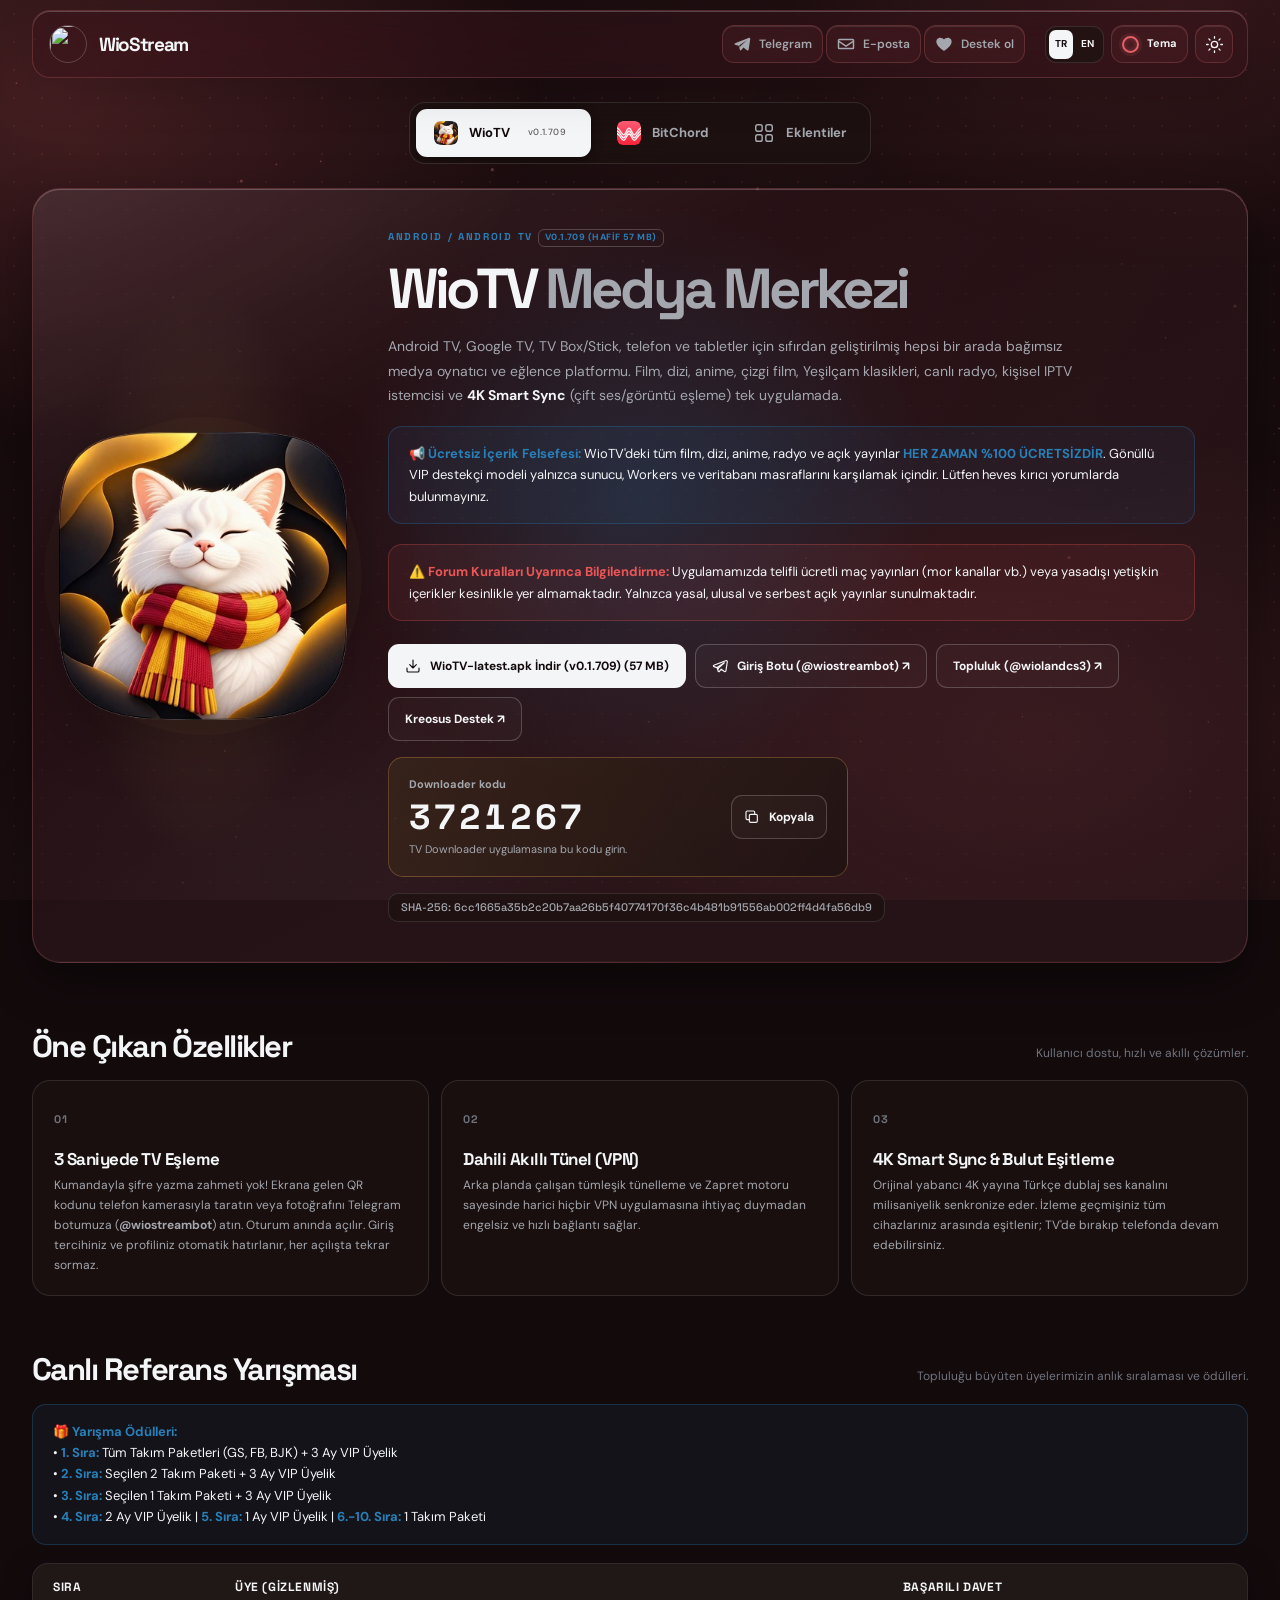
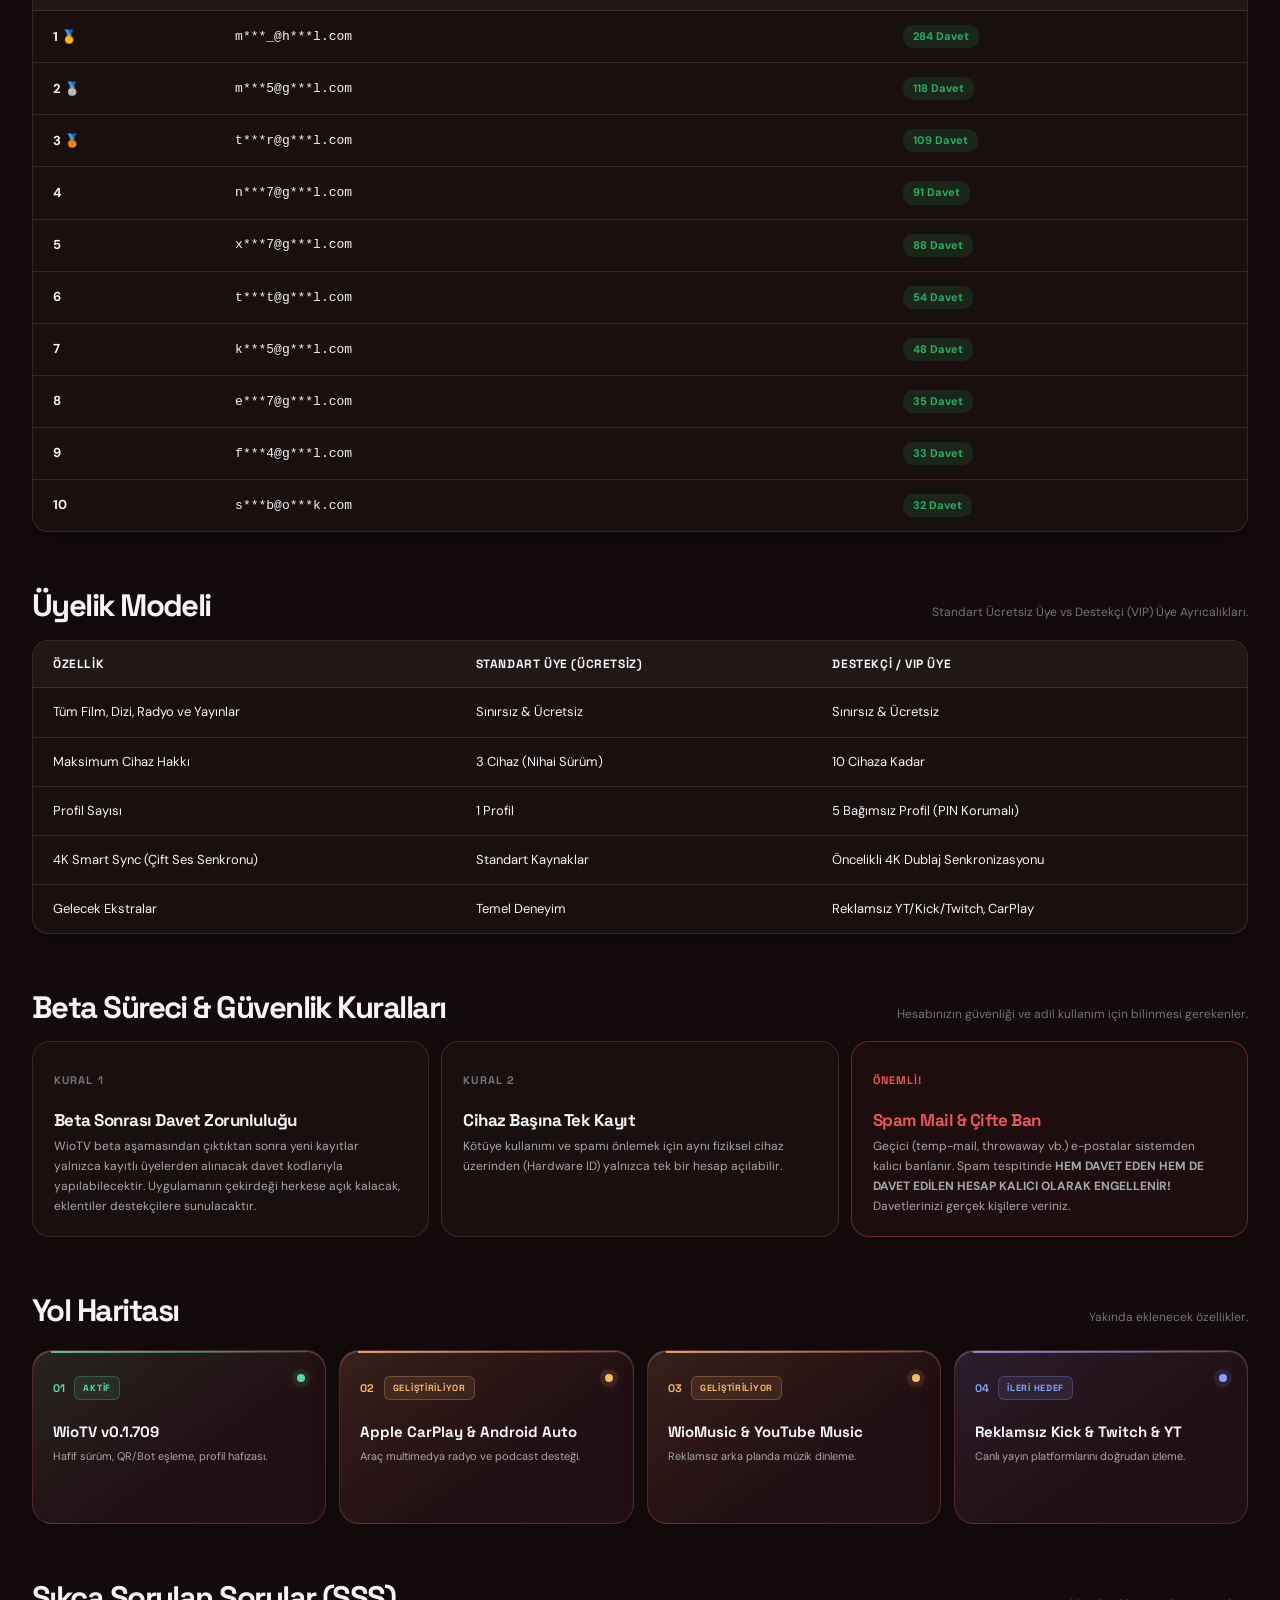
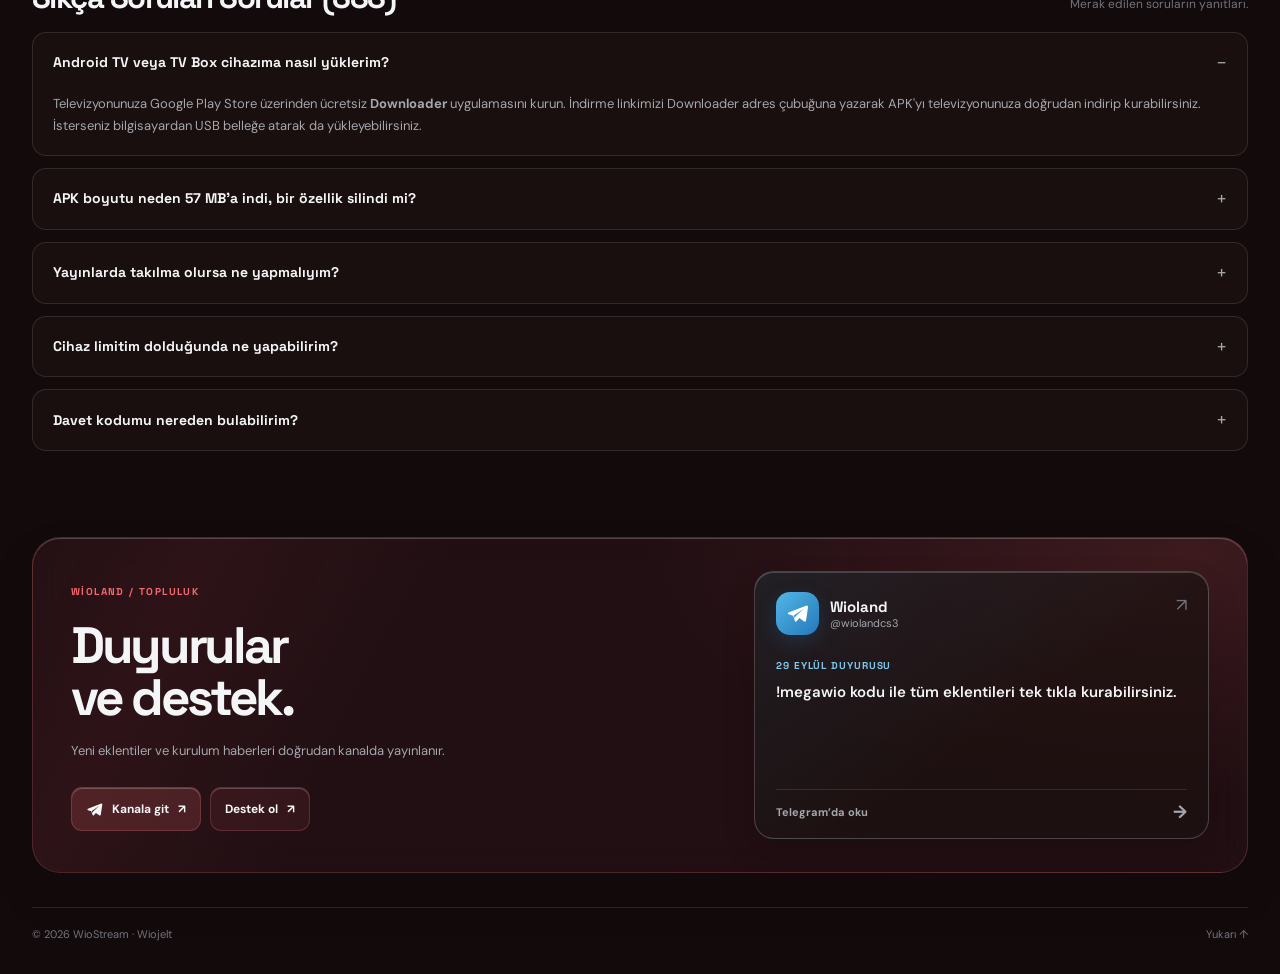
==== commit 891ee22b: "fix(bitchord): update manifest and modules with working monochrome fallbacks" ====
--- a/index.html
+++ b/index.html
@@ -134,7 +134,7 @@
         </div>
       </div>
       <div class="section-caption"><span>Müzik kaynakları (Hız Sıralı)</span><p>En hızlıdan yavaşa: Juanjob (635ms) · Dial Monochrome (904ms) · Confih (1.1s) · Qobuz (1.6s)</p></div>
-      <div class="source-list bitchord-sources"><span>⚡ Wiochord Lossless ⚡</span><span>⚡ juanjob Hi-Res</span><span>⚡ Dial Monochrome FLAC</span><span>🚀 Confih Hi-Res</span><span>🚀 Qobuz Addon</span><span>🔄 Lossless Bridge</span><span>Eljohnzc Monochrome</span><span>Monochrome FLAC (Topluluk)</span><span>QQDL / Lucida</span><span>gglos</span><span>LastBabe</span><span>Tido</span><span>Internet Archive</span></div>
+      <div class="source-list bitchord-sources"><span>⚡ Wiochord Lossless ⚡</span><span>⚡ juanjob Hi-Res</span><span>⚡ Dial Monochrome FLAC</span><span>🚀 Confih Hi-Res</span><span>🚀 Qobuz Addon</span><span>🔄 Lossless Bridge</span><span>Eljohnzc Monochrome</span><span>QQDL / Lucida</span><span>gglos</span><span>LastBabe</span><span>Tido</span></div>
       <article class="extra-addon">
         <div><h3>Eljohnzc Addon</h3><p>BitChord’a ayrı ekle · Yalnızca dinleme</p></div>
         <div class="actions"><button class="button outline" type="button" data-copy="https://eljohnzcaddon.velixir.run/c57e7b0ef2031b2f1fcd/manifest.json" aria-label="Eljohnzc manifest adresini kopyala">Manifesti kopyala</button><a class="extra-addon-link" href="https://eljohnzcaddon.velixir.run/c57e7b0ef2031b2f1fcd/manifest.json" target="_blank" rel="noopener">Manifest ↗</a></div>
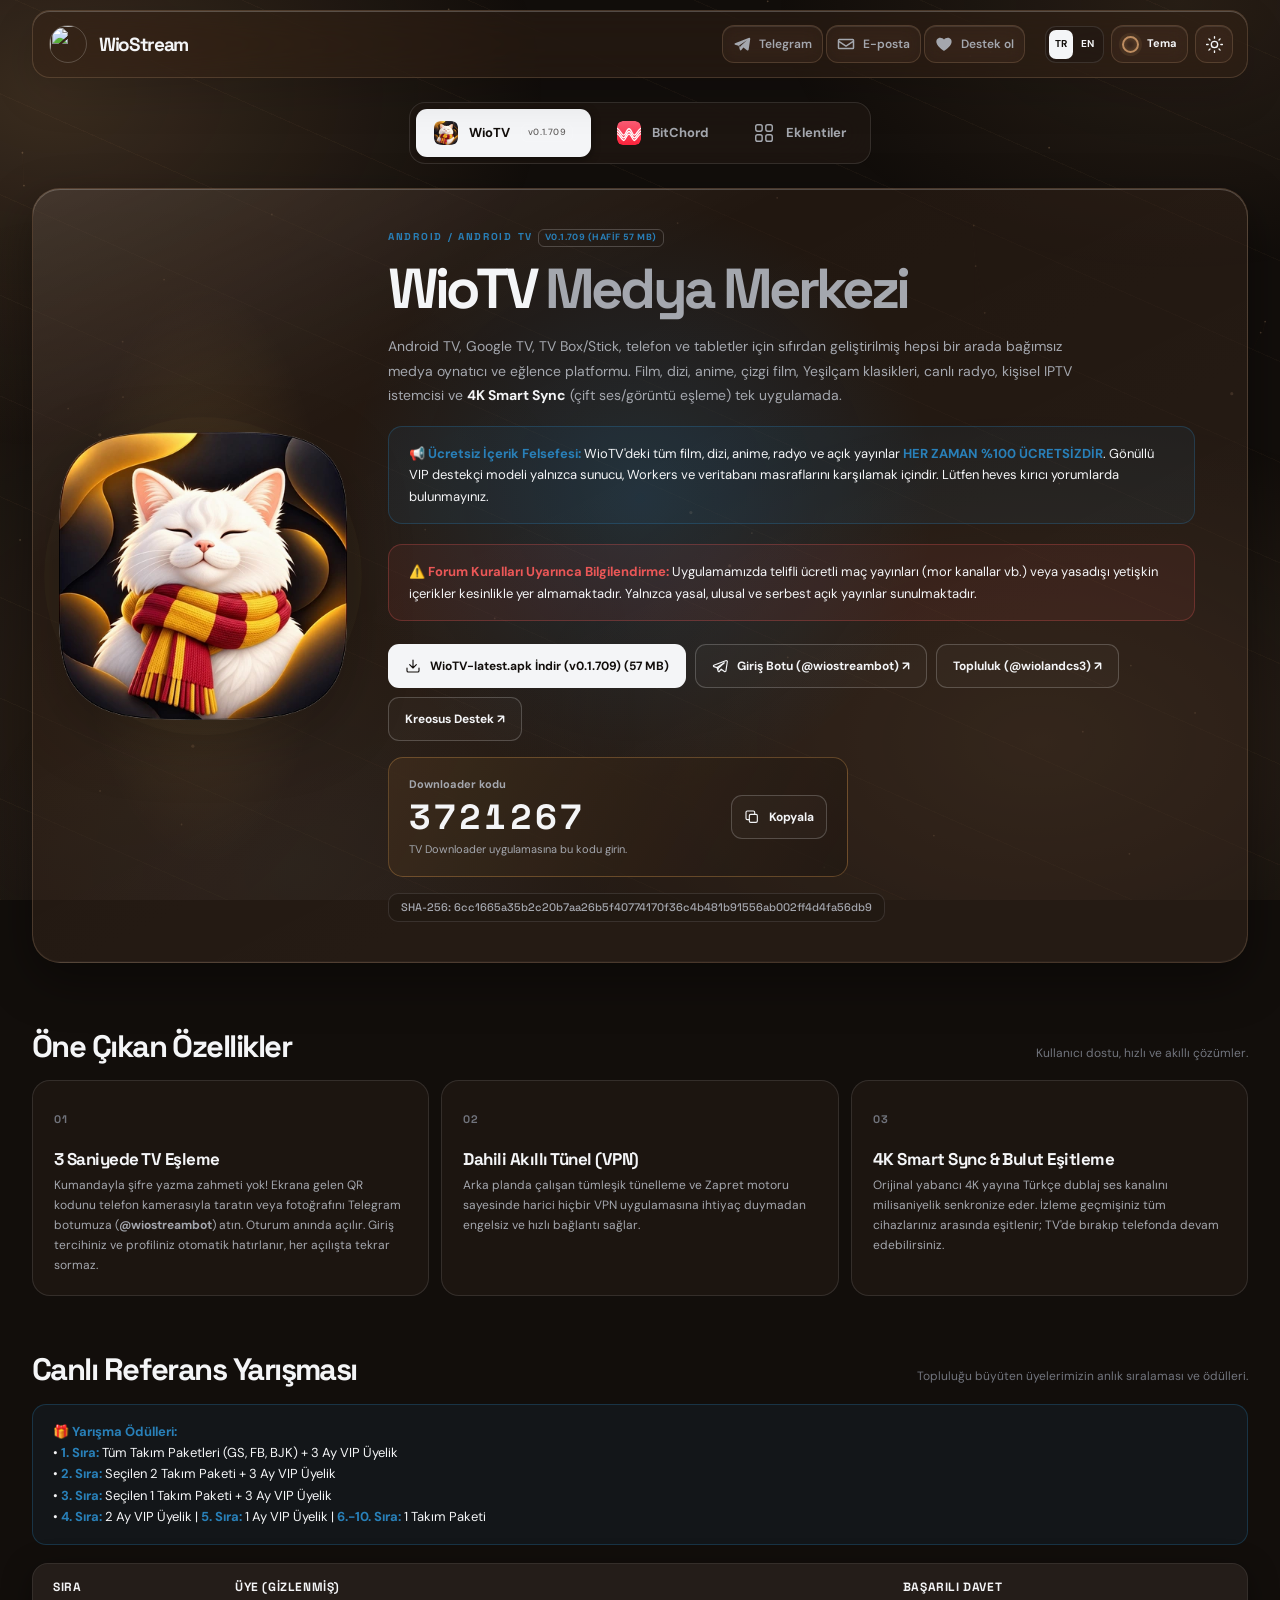
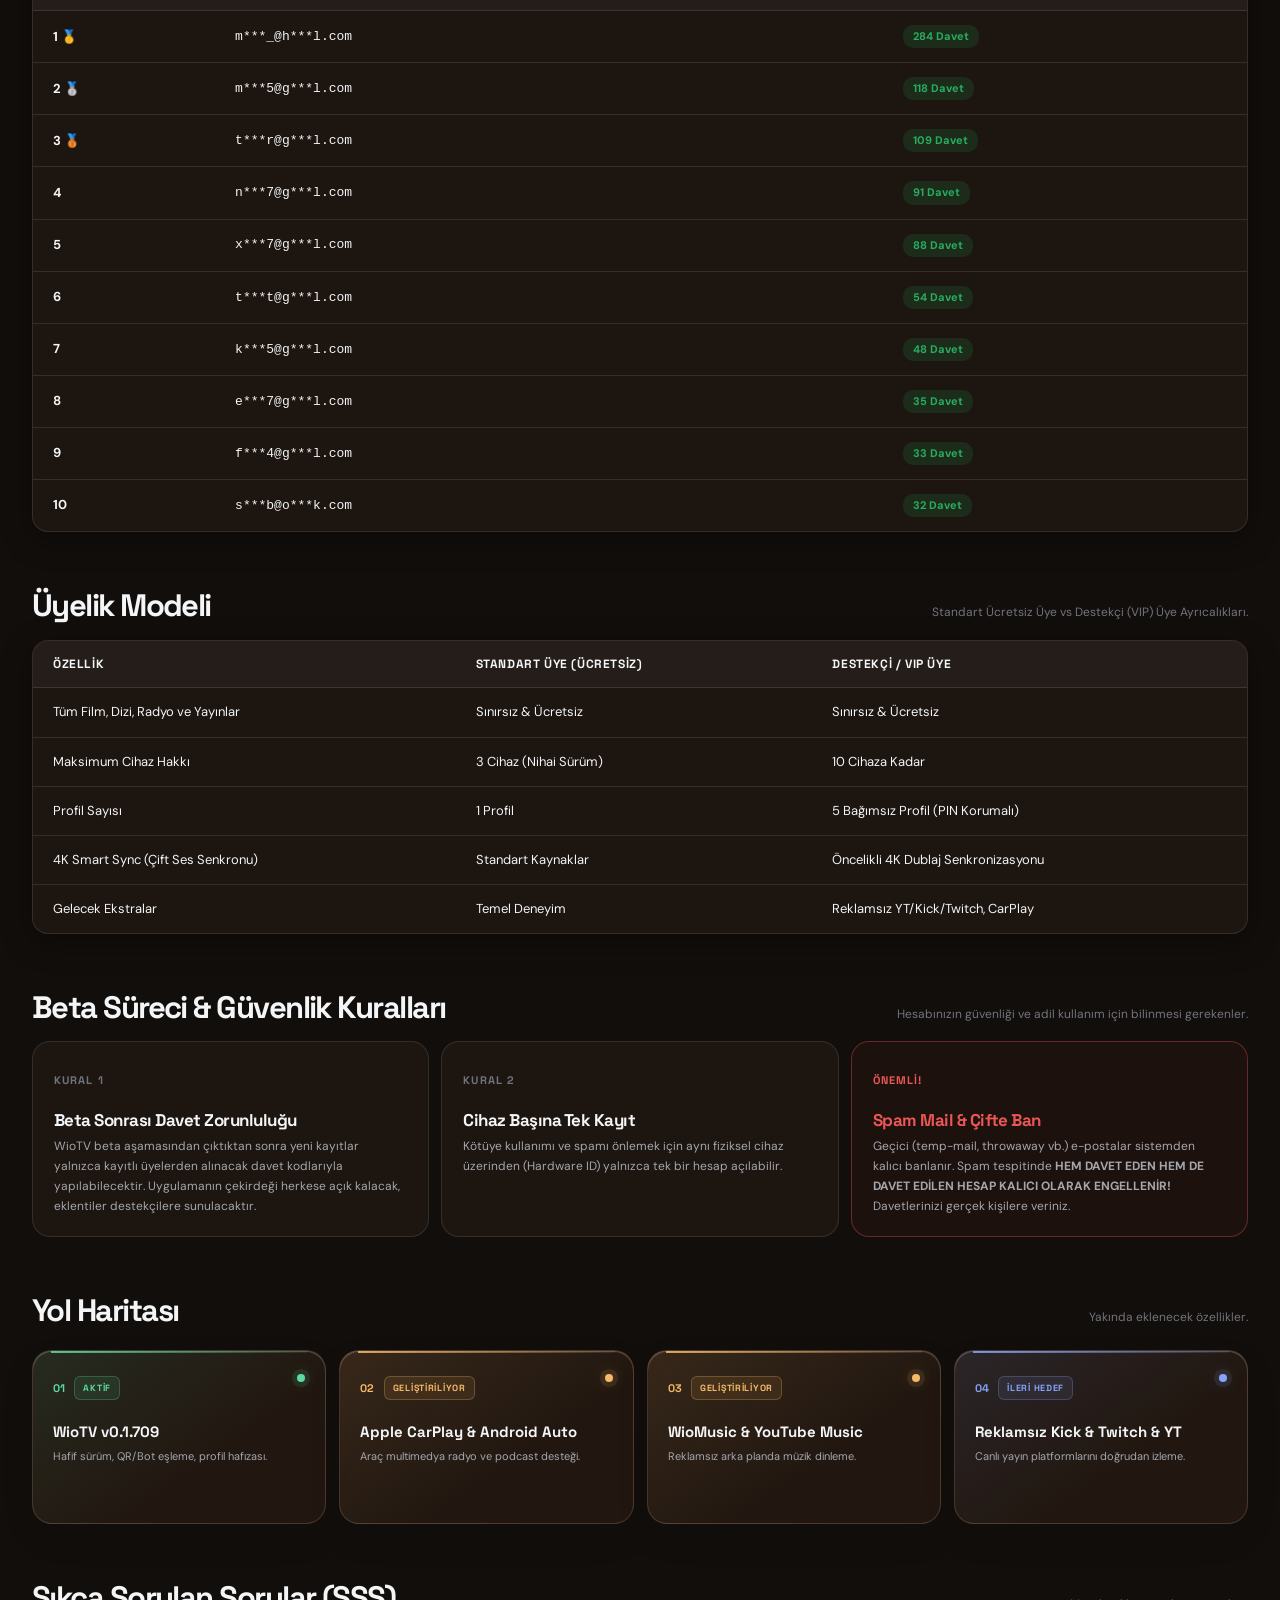
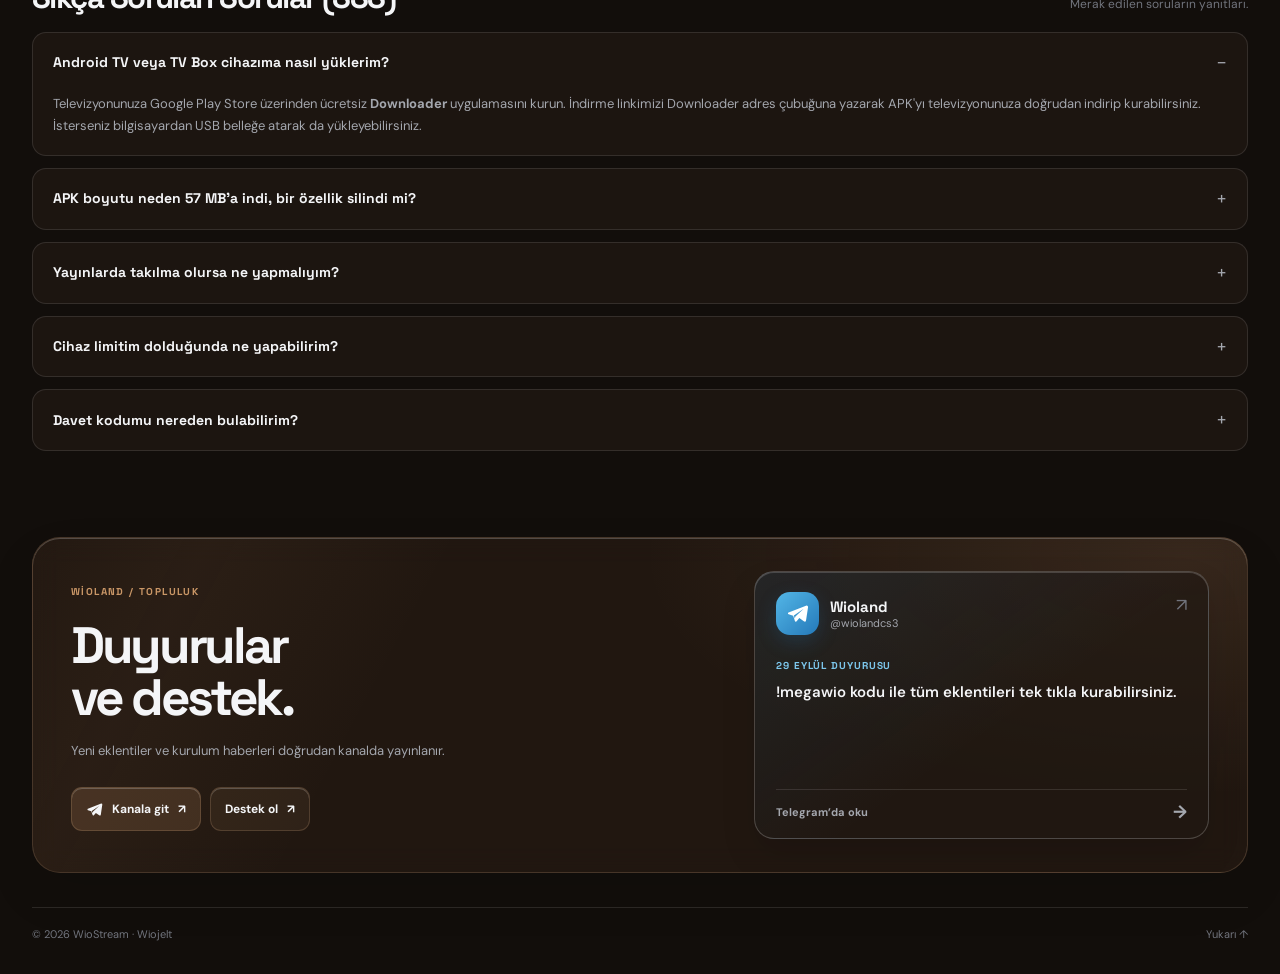
==== commit c505a2eb: "perf(bitchord): update to top 3 ultra-fast lossless modules" ====
--- a/index.html
+++ b/index.html
@@ -133,8 +133,8 @@
           <div class="bitchord-links"><a href="https://github.com/Wiojelt/WioLand/tree/main/bitchord" data-edit-href="wiolandMusic" target="_blank" rel="noopener">Wioland kaynak kodu ↗</a><a href="https://github.com/kushagrasinghx/BitChord" data-edit-href="bitchordRepo" target="_blank" rel="noopener">BitChord deposu ↗</a><a href="https://github.com/steeben/Dial" target="_blank" rel="noopener">Dial (Fork) ↗</a></div>
         </div>
       </div>
-      <div class="section-caption"><span>Müzik kaynakları (Hız Sıralı)</span><p>En hızlıdan yavaşa: Juanjob (635ms) · Dial Monochrome (904ms) · Confih (1.1s) · Qobuz (1.6s)</p></div>
-      <div class="source-list bitchord-sources"><span>⚡ Wiochord Lossless ⚡</span><span>⚡ juanjob Hi-Res</span><span>⚡ Dial Monochrome FLAC</span><span>🚀 Confih Hi-Res</span><span>🚀 Qobuz Addon</span><span>🔄 Lossless Bridge</span><span>Eljohnzc Monochrome</span><span>QQDL / Lucida</span><span>gglos</span><span>LastBabe</span><span>Tido</span></div>
+      <div class="section-caption"><span>Müzik kaynakları (En Hızlı 3 Kaynak)</span><p>Wiochord Lossless (~500ms) · Dial Monochrome FLAC (~700ms) · Wio Hi-Res Yedek (~800ms)</p></div>
+      <div class="source-list bitchord-sources"><span>⚡ Wiochord Lossless ⚡</span><span>⚡ Dial Monochrome FLAC</span><span>🚀 Wio Hi-Res (Yedek Hat)</span></div>
       <article class="extra-addon">
         <div><h3>Eljohnzc Addon</h3><p>BitChord’a ayrı ekle · Yalnızca dinleme</p></div>
         <div class="actions"><button class="button outline" type="button" data-copy="https://eljohnzcaddon.velixir.run/c57e7b0ef2031b2f1fcd/manifest.json" aria-label="Eljohnzc manifest adresini kopyala">Manifesti kopyala</button><a class="extra-addon-link" href="https://eljohnzcaddon.velixir.run/c57e7b0ef2031b2f1fcd/manifest.json" target="_blank" rel="noopener">Manifest ↗</a></div>
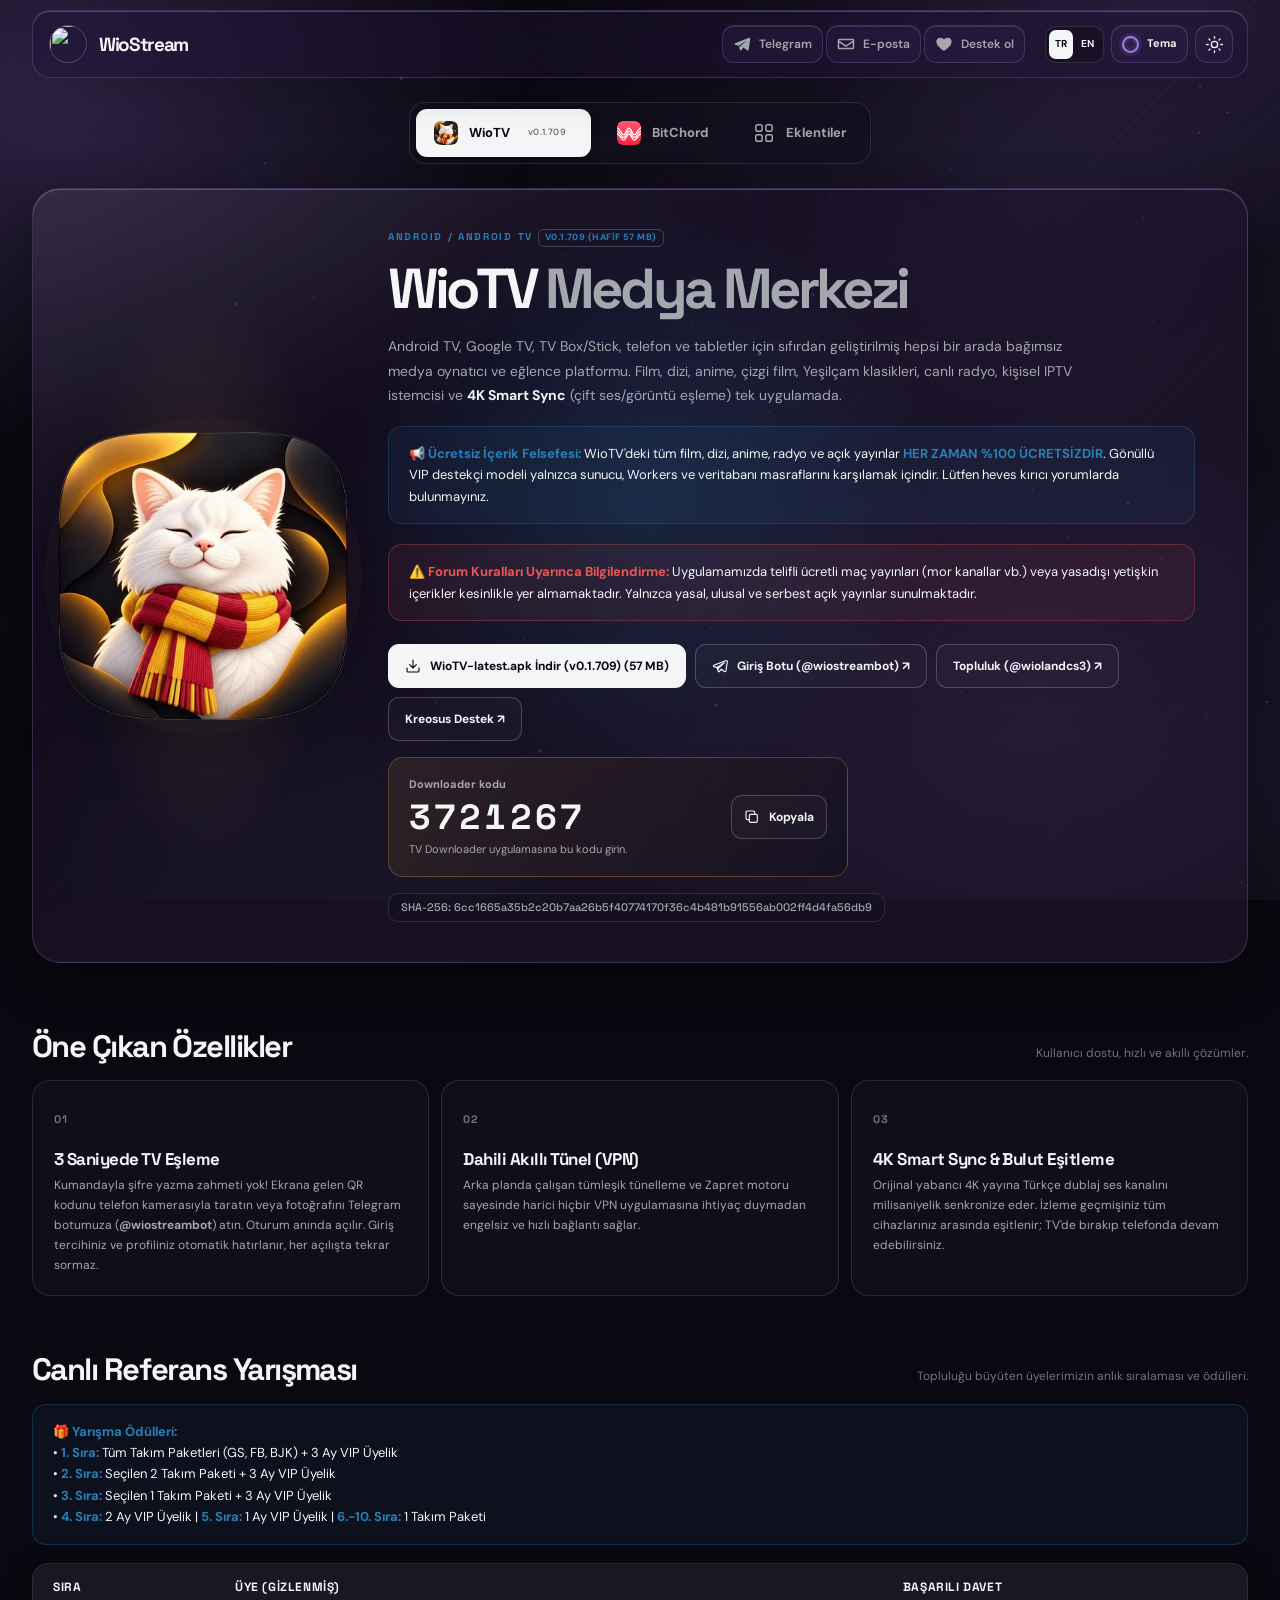
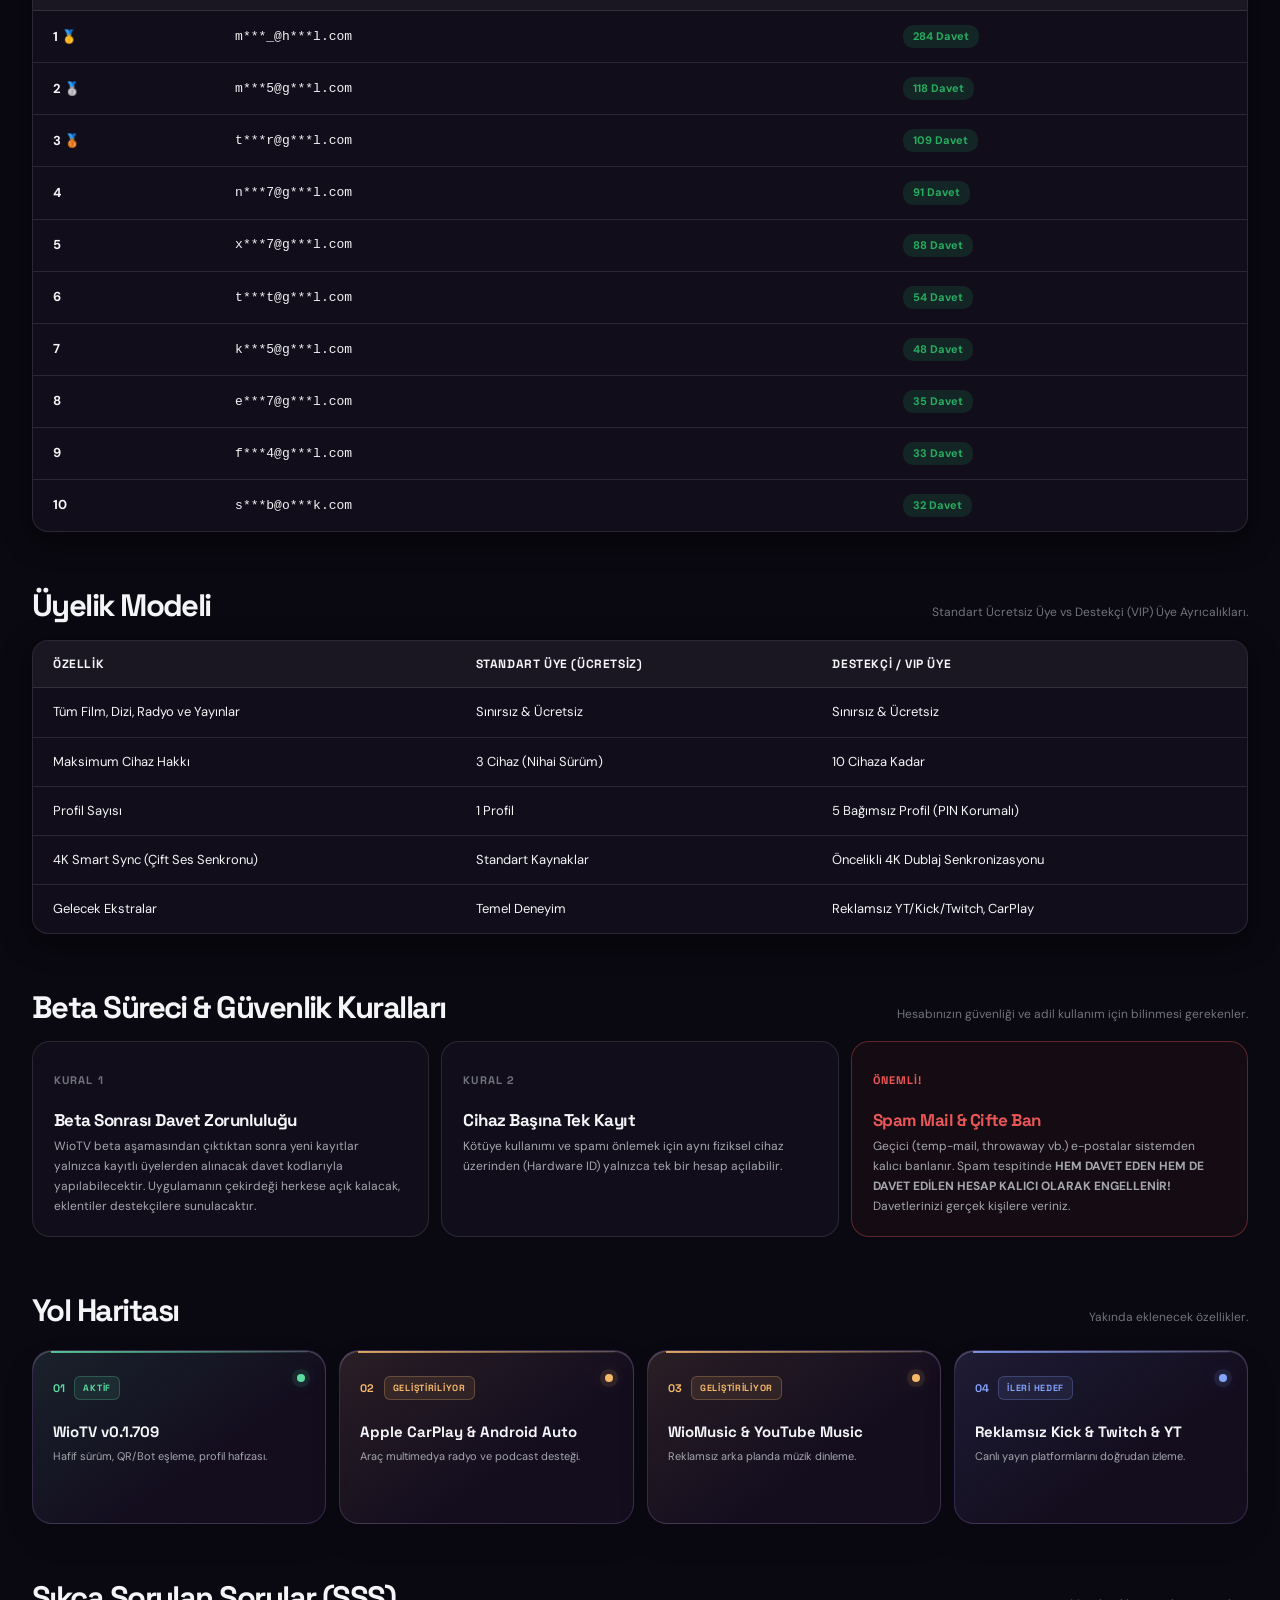
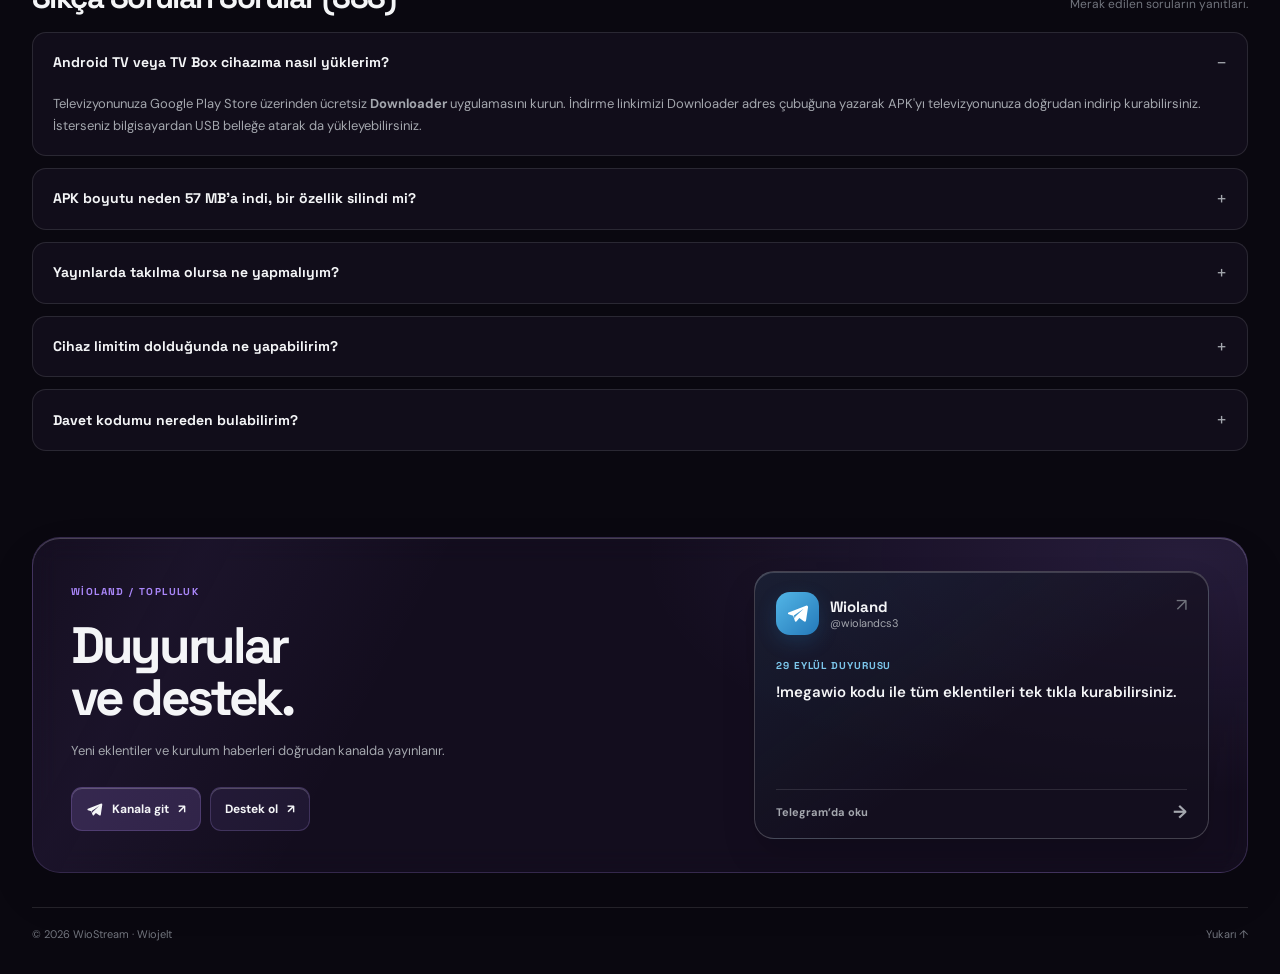
==== commit 58fc03da: "feat(bitchord): add multi-catalog lossless providers (Tidal + Telegram Hi-Res + Internet Archive)" ====
--- a/index.html
+++ b/index.html
@@ -133,8 +133,8 @@
           <div class="bitchord-links"><a href="https://github.com/Wiojelt/WioLand/tree/main/bitchord" data-edit-href="wiolandMusic" target="_blank" rel="noopener">Wioland kaynak kodu ↗</a><a href="https://github.com/kushagrasinghx/BitChord" data-edit-href="bitchordRepo" target="_blank" rel="noopener">BitChord deposu ↗</a><a href="https://github.com/steeben/Dial" target="_blank" rel="noopener">Dial (Fork) ↗</a></div>
         </div>
       </div>
-      <div class="section-caption"><span>Müzik kaynakları (En Hızlı 3 Kaynak)</span><p>Wiochord Lossless (~500ms) · Dial Monochrome FLAC (~700ms) · Wio Hi-Res Yedek (~800ms)</p></div>
-      <div class="source-list bitchord-sources"><span>⚡ Wiochord Lossless ⚡</span><span>⚡ Dial Monochrome FLAC</span><span>🚀 Wio Hi-Res (Yedek Hat)</span></div>
+      <div class="section-caption"><span>Müzik kaynakları (Çoklu Katalog Kayıpsız)</span><p>⚡ Wiochord Lossless (Tidal + Telegram) · Dial Monochrome FLAC · PencariMusic Hi-Res 24-bit · Internet Archive FLAC</p></div>
+      <div class="source-list bitchord-sources"><span>⚡ Wiochord Lossless ⚡</span><span>⚡ Dial Monochrome FLAC</span><span>🚀 PencariMusic Hi-Res 24-bit</span><span>🌐 Internet Archive FLAC</span></div>
       <article class="extra-addon">
         <div><h3>Eljohnzc Addon</h3><p>BitChord’a ayrı ekle · Yalnızca dinleme</p></div>
         <div class="actions"><button class="button outline" type="button" data-copy="https://eljohnzcaddon.velixir.run/c57e7b0ef2031b2f1fcd/manifest.json" aria-label="Eljohnzc manifest adresini kopyala">Manifesti kopyala</button><a class="extra-addon-link" href="https://eljohnzcaddon.velixir.run/c57e7b0ef2031b2f1fcd/manifest.json" target="_blank" rel="noopener">Manifest ↗</a></div>
